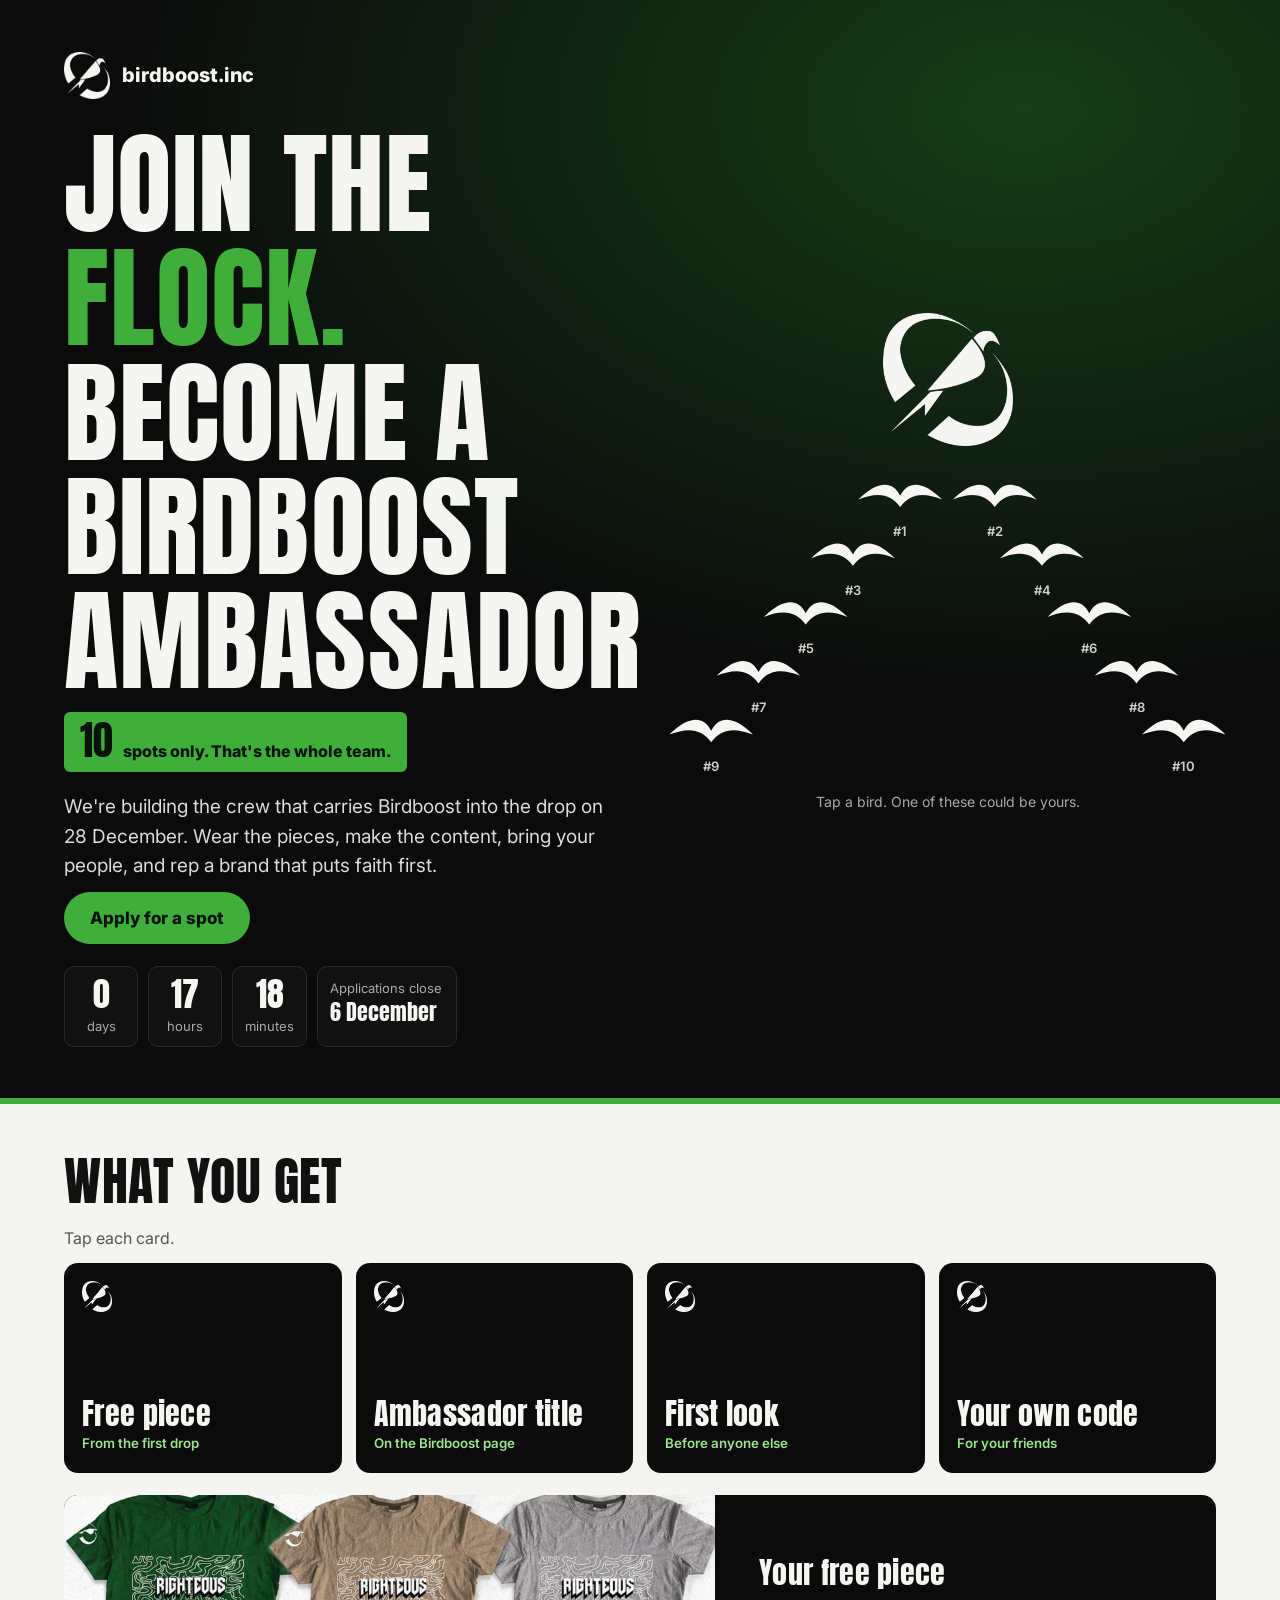
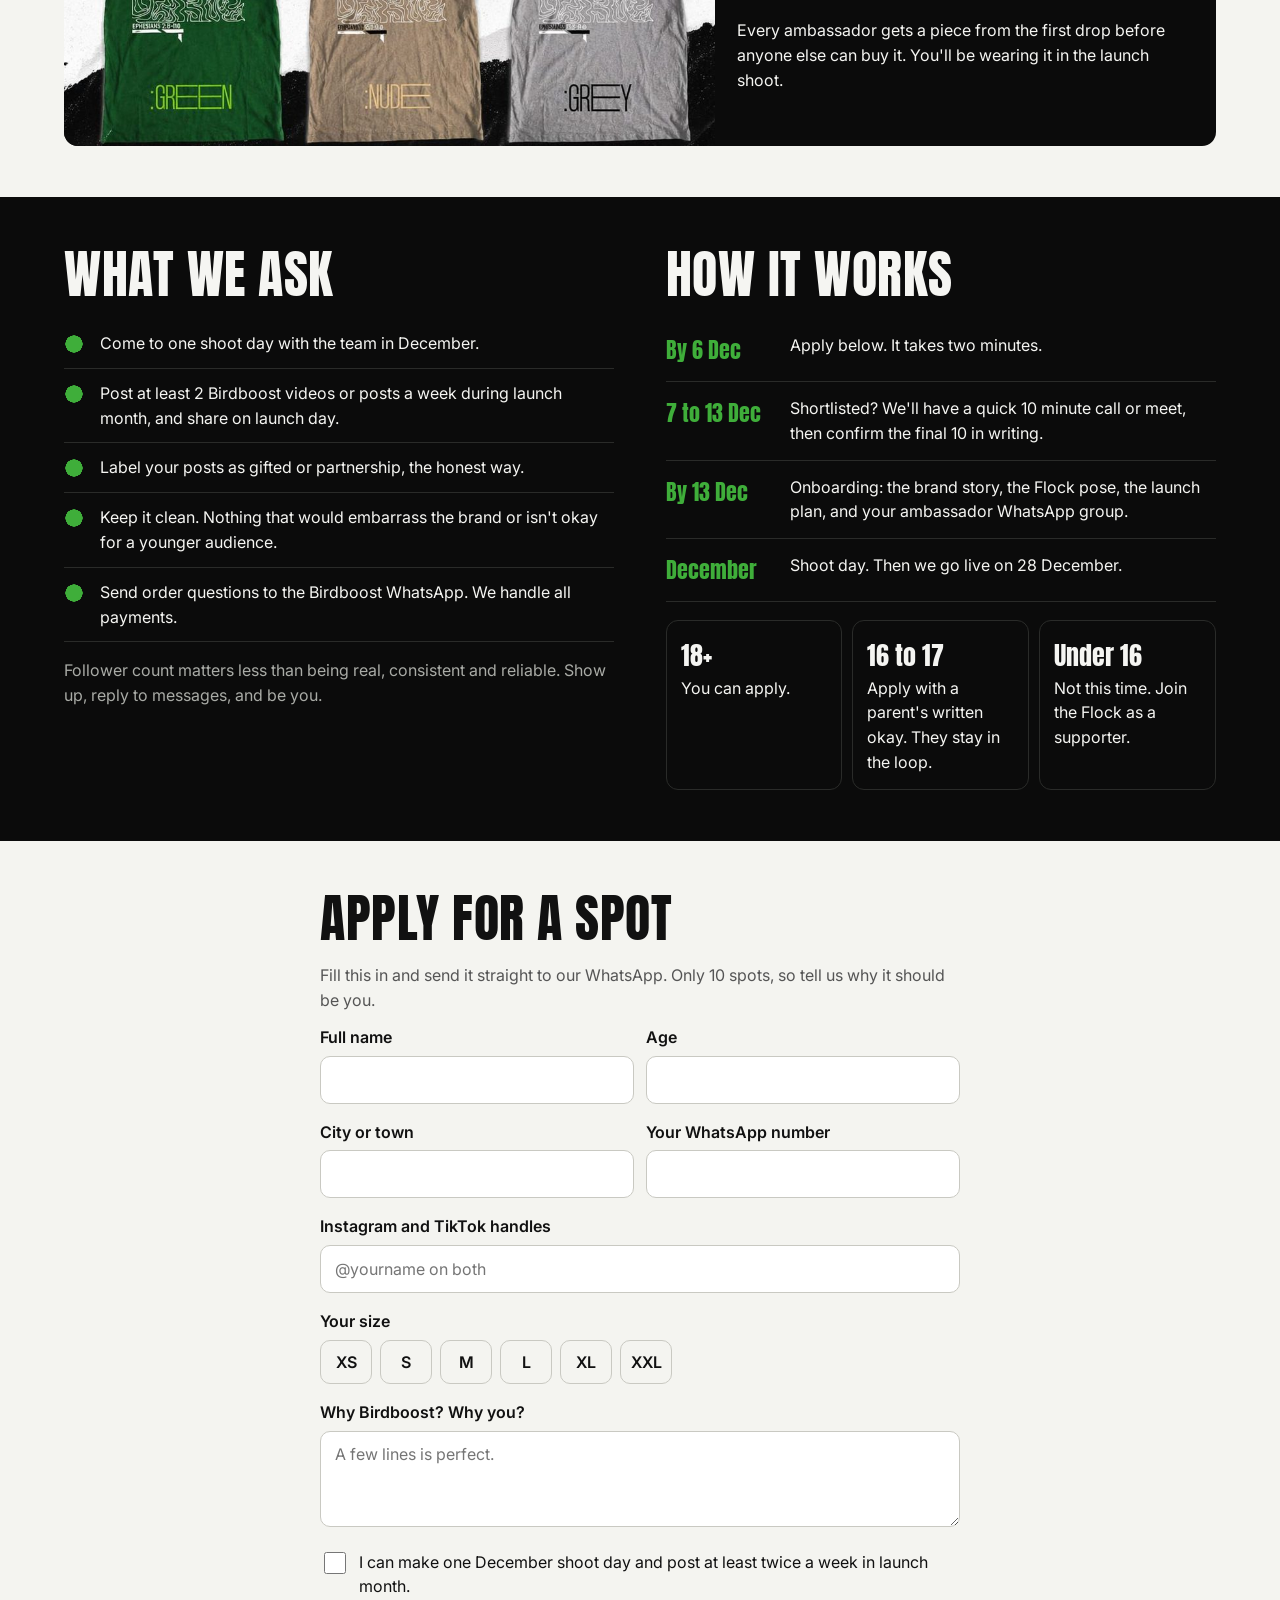
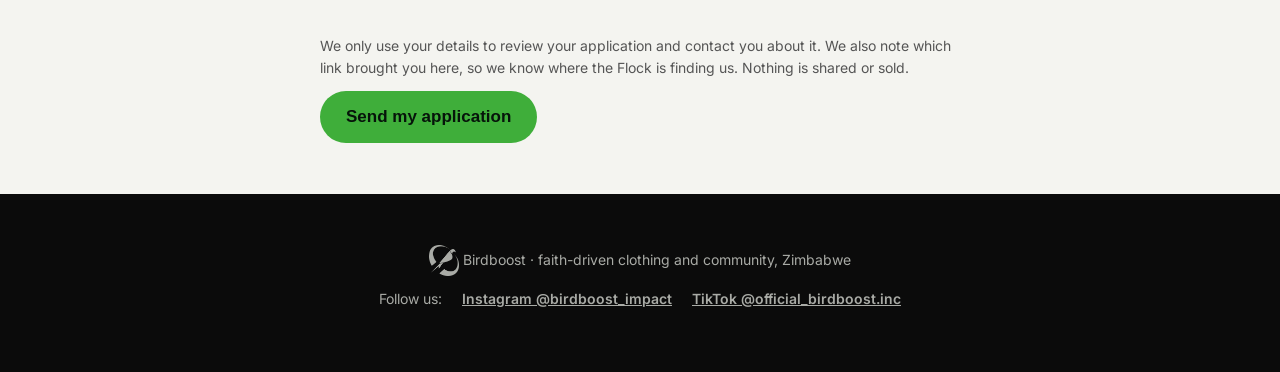
==== index.html @ 8541ff32 "Add TikTok handle to footer Co-Authored-By: Claude Opus 5.5 <noreply@anthropic.com> Claude-Session: " ====
<!DOCTYPE html>
<html lang="en">
<head>
<meta charset="utf-8">
<meta name="viewport" content="width=device-width, initial-scale=1">
<title>Join the Flock</title>
<link rel="preconnect" href="https://fonts.googleapis.com">
<link href="https://fonts.googleapis.com/css2?family=Anton&family=Inter:wght@400;600;800&display=swap" rel="stylesheet">
<style>
/* VOICE: loud streetwear drop poster, warm faith-centred welcome underneath.
   IDEA: a flock flying in V formation with exactly 10 places in it.
   PICTURE: 10 birds in a V behind the logo; tap a bird to claim it, it becomes "your spot".
   COLOUR and TYPE: black ground, white type, Birdboost green accent. Anton headlines, Inter body.
   LAYOUT: poster hero with countdown, then perks, commitments, steps, and a one-column application. */
:root{--lg:url([data-uri]);color-scheme:light dark;--bg:#0b0b0b;--ink:#f5f5f2;--mute:#a9aba6;--g:#3fae3a;--g2:#1f6e22;--card:#161716;--line:#2a2b29;--paper:light-dark(#f4f4f0,#121312);--pink:light-dark(#111,#f5f5f2)}
:root[data-theme=light]{color-scheme:light}:root[data-theme=dark]{color-scheme:dark}
*{box-sizing:border-box;min-width:0}
body{margin:0;background:var(--bg);color:var(--ink);font:16px/1.55 Inter,system-ui,sans-serif;overflow-x:clip}
.band{padding:clamp(28px,4vw,64px) max(5vw,16px)}
.wrap{max-width:1240px;margin:0 auto}
h1,h2,.big{font-family:Anton,Impact,'Arial Narrow',sans-serif;font-weight:400;line-height:1.02;letter-spacing:.01em;text-wrap:balance;margin:0}
h1{font-size:clamp(52px,9vw,112px);text-transform:uppercase}
h1 .g{color:var(--g)}
h2{font-size:clamp(34px,5vw,52px);text-transform:uppercase;margin-bottom:18px}
p{margin:0 0 12px}
.logo{display:inline-block;width:46px;height:48px;background:currentColor;-webkit-mask:var(--lg) center/contain no-repeat;mask:var(--lg) center/contain no-repeat}
.brand{display:flex;align-items:center;gap:12px;font-weight:800;font-size:20px}
/* hero */
.hero{position:relative;background:radial-gradient(120% 90% at 80% 10%,#163d17 0,#0b0b0b 60%);border-bottom:6px solid var(--g)}
.hgrid{display:grid;grid-template-columns:minmax(0,1.05fr) minmax(0,1fr);gap:clamp(20px,4vw,56px);align-items:center;margin-top:28px}
.lead{font-size:19px;color:#dcdcd6;max-width:34em}
.ten{display:inline-flex;align-items:baseline;gap:10px;background:var(--g);color:#06140a;padding:8px 16px;border-radius:6px;margin:14px 0 20px;font-weight:800}
.ten b{font-family:Anton,Impact,sans-serif;font-weight:400;font-size:40px;line-height:1}
.cta{display:inline-flex;align-items:center;justify-content:center;min-height:52px;padding:0 26px;border-radius:999px;background:var(--ink);color:#0b0b0b;font-weight:800;text-decoration:none;border:0;font-size:17px;cursor:pointer}
.cta.g{background:var(--g);color:#06140a}
.cta:focus-visible,button:focus-visible,input:focus-visible,select:focus-visible,textarea:focus-visible,.bird:focus-visible{outline:3px solid #9be38f;outline-offset:3px}
.clock{display:flex;gap:10px;margin-top:22px;flex-wrap:wrap}
.clock div{background:#111;border:1px solid var(--line);border-radius:10px;padding:8px 12px;min-width:74px;text-align:center}
.clock b{display:block;font-family:Anton,Impact,sans-serif;font-weight:400;font-size:34px;line-height:1.1}
.clock span{font-size:13px;color:var(--mute)}
.fig{position:relative;min-height:420px}
.fig svg{position:absolute;inset:0;width:100%;height:100%;overflow:visible}
.bird{cursor:pointer;transition:transform .25s}
.bird:hover .bb{fill:var(--g)}
.bird.mine .bb{fill:var(--g)}
.lbl{font:600 13px Inter,sans-serif;fill:#cfd0cb}
.note{font-size:14px;color:var(--mute);margin-top:22px;text-align:center}
@media (prefers-reduced-motion:no-preference){.flap{animation:bob 3.2s ease-in-out infinite}@keyframes bob{50%{transform:translateY(-6px)}}}
/* perks */
.light{background:var(--paper);color:var(--pink)}
.light .mute{color:light-dark(#555,#a9aba6)}
.perks{display:grid;grid-template-columns:repeat(4,minmax(0,1fr));gap:14px;margin-top:10px}
.perk{perspective:900px;height:210px;border:0;background:none;padding:0;cursor:pointer;font:inherit;color:inherit;text-align:left}
.pi{position:relative;width:100%;height:100%;transition:transform .5s;transform-style:preserve-3d}
.perk.on .pi{transform:rotateY(180deg)}
.face{position:absolute;inset:0;backface-visibility:hidden;border-radius:14px;padding:18px;display:flex;flex-direction:column;justify-content:space-between}
.front{background:#0b0b0b;color:#f5f5f2}
.front .big{font-size:30px}
.front small{color:#9be38f;font-weight:600}
.back{background:var(--g);color:#06140a;transform:rotateY(180deg);font-size:16px}
.tees{margin-top:22px;border-radius:14px;overflow:hidden;display:grid;grid-template-columns:minmax(0,1.3fr) minmax(0,1fr);background:#0b0b0b;color:#f5f5f2}
.tees img{width:100%;height:100%;object-fit:cover;display:block}
.tees div{padding:22px;align-self:center}
/* commit + steps */
.two{display:grid;grid-template-columns:minmax(0,1fr) minmax(0,1fr);gap:clamp(20px,4vw,56px)}
ul.ck{list-style:none;padding:0;margin:0}
ul.ck li{padding:12px 0 12px 36px;border-bottom:1px solid var(--line);position:relative}
ul.ck li::before{content:"";position:absolute;left:0;top:15px;width:20px;height:20px;border-radius:50%;background:var(--g);-webkit-mask:radial-gradient(circle,#000 60%,transparent 62%)}
.steps{display:grid;gap:0}
.step{display:grid;grid-template-columns:110px minmax(0,1fr);gap:14px;padding:14px 0;border-bottom:1px solid var(--line)}
.step b{font-family:Anton,Impact,sans-serif;font-weight:400;font-size:22px;color:var(--g);white-space:nowrap}
.ages{display:grid;grid-template-columns:repeat(3,minmax(0,1fr));gap:10px;margin-top:18px}
.ages div{border:1px solid var(--line);border-radius:12px;padding:14px}
.ages b{display:block;font-family:Anton,Impact,sans-serif;font-weight:400;font-size:26px}
/* form */
form{max-width:640px;margin:0 auto}
.fld{margin-bottom:16px}
label{display:block;font-weight:600;margin-bottom:6px}
input,select,textarea{width:100%;font:16px Inter,sans-serif;padding:12px 14px;min-height:48px;border-radius:10px;border:1px solid light-dark(#c9c9c2,#3a3b38);background:light-dark(#fff,#0f100f);color:inherit}
textarea{min-height:96px;resize:vertical}
.row{display:grid;grid-template-columns:minmax(0,1fr) minmax(0,1fr);gap:12px}
.sizes{display:flex;flex-wrap:wrap;gap:8px}
.sizes label{margin:0}
.sizes input{position:absolute;opacity:0;width:1px;height:1px}
.sizes span{display:inline-flex;align-items:center;justify-content:center;min-width:52px;min-height:44px;border-radius:10px;border:1px solid light-dark(#c9c9c2,#3a3b38);font-weight:600;cursor:pointer}
.sizes input:checked+span{background:var(--g);border-color:var(--g);color:#06140a}
.sizes input:focus-visible+span{outline:3px solid #9be38f;outline-offset:2px}
.parent{display:none;border-left:4px solid var(--g);padding:12px 0 2px 16px;margin-bottom:16px}
.parent.show{display:block}
.chk{display:flex;gap:10px;align-items:flex-start;font-weight:400}
.chk input{width:22px;height:22px;min-height:0;margin-top:2px;flex:none;accent-color:var(--g)}
.msg{border-radius:12px;padding:14px 16px;margin:10px 0 16px;display:none}
.msg.show{display:block}
.msg.no{background:light-dark(#fde9e7,#3a1614)}
.msg.ok{background:light-dark(#e3f5e1,#123614)}
.out{display:none;margin-top:18px}
.out.show{display:block}
.out pre{white-space:pre-wrap;background:light-dark(#fff,#0f100f);border:1px solid light-dark(#c9c9c2,#3a3b38);border-radius:10px;padding:14px;font:14px/1.5 Inter,sans-serif}
.btns{display:flex;gap:10px;flex-wrap:wrap;margin-top:12px}
.err{color:light-dark(#b3261e,#ff8a80);font-size:14px;min-height:20px;margin-top:4px}
footer{text-align:center;color:var(--mute);font-size:14px}
@media(max-width:860px){.hgrid,.two,.tees{grid-template-columns:minmax(0,1fr)}.perks{grid-template-columns:repeat(2,minmax(0,1fr))}.fig{min-height:340px}}
@media(max-width:520px){.perks{grid-template-columns:minmax(0,1fr)}.perk{height:170px}.ages{grid-template-columns:minmax(0,1fr)}.row{grid-template-columns:minmax(0,1fr)}.step{grid-template-columns:minmax(0,1fr);gap:2px}.fig{min-height:280px}}
</style>
</head>
<body>

<section class="hero band">
  <div class="wrap">
    <div class="brand"><span class="logo" aria-hidden="true"></span>birdboost.inc</div>
    <div class="hgrid">
      <div>
        <h1>Join the <span class="g">Flock.</span><br>Become a Birdboost ambassador</h1>
        <div class="ten"><b>10</b> spots only. That's the whole team.</div>
        <p class="lead">We're building the crew that carries Birdboost into the drop on 28 December. Wear the pieces, make the content, bring your people, and rep a brand that puts faith first.</p>
        <a class="cta g" href="#apply">Apply for a spot</a>
        <div class="clock" id="clock" aria-live="polite">
          <div><b id="cd">–</b><span>days</span></div>
          <div><b id="ch">–</b><span>hours</span></div>
          <div><b id="cm">–</b><span>minutes</span></div>
          <div style="text-align:left;min-width:140px"><span>Applications close</span><b style="font-size:22px">6 December</b></div>
        </div>
      </div>
      <div>
        <div class="fig" id="fig"><svg id="flock" role="img" aria-label="A V formation of 10 birds, one for each ambassador spot"></svg></div>
        <p class="note" id="flocknote">Tap a bird. One of these could be yours.</p>
      </div>
    </div>
  </div>
</section>

<section class="band light">
  <div class="wrap">
    <h2>What you get</h2>
    <p class="mute">Tap each card.</p>
    <div class="perks" id="perks"></div>
    <div class="tees">
      <img src="tees.jpg" alt="The Righteous tee in green, nude and grey">
      <div><div class="big" style="font-size:30px">Your free piece</div><p style="margin-top:8px">Every ambassador gets a piece from the first drop before anyone else can buy it. You'll be wearing it in the launch shoot.</p></div>
    </div>
  </div>
</section>

<section class="band">
  <div class="wrap two">
    <div>
      <h2>What we ask</h2>
      <ul class="ck">
        <li>Come to one shoot day with the team in December.</li>
        <li>Post at least 2 Birdboost videos or posts a week during launch month, and share on launch day.</li>
        <li>Label your posts as gifted or partnership, the honest way.</li>
        <li>Keep it clean. Nothing that would embarrass the brand or isn't okay for a younger audience.</li>
        <li>Send order questions to the Birdboost WhatsApp. We handle all payments.</li>
      </ul>
      <p style="margin-top:16px;color:var(--mute)">Follower count matters less than being real, consistent and reliable. Show up, reply to messages, and be you.</p>
    </div>
    <div>
      <h2>How it works</h2>
      <div class="steps">
        <div class="step"><b>By 6 Dec</b><span>Apply below. It takes two minutes.</span></div>
        <div class="step"><b>7 to 13 Dec</b><span>Shortlisted? We'll have a quick 10 minute call or meet, then confirm the final 10 in writing.</span></div>
        <div class="step"><b>By 13 Dec</b><span>Onboarding: the brand story, the Flock pose, the launch plan, and your ambassador WhatsApp group.</span></div>
        <div class="step"><b>December</b><span>Shoot day. Then we go live on 28 December.</span></div>
      </div>
      <div class="ages">
        <div><b>18+</b>You can apply.</div>
        <div><b>16 to 17</b>Apply with a parent's written okay. They stay in the loop.</div>
        <div><b>Under 16</b>Not this time. Join the Flock as a supporter.</div>
      </div>
    </div>
  </div>
</section>

<section class="band light" id="apply">
  <div class="wrap">
    <form id="f" name="ambassador" novalidate>
            <p hidden><label>Leave this empty <input name="_gotcha" tabindex="-1" autocomplete="off"></label></p>
      <input type="hidden" name="source" id="h_source"><input type="hidden" name="campaign" id="h_campaign"><input type="hidden" name="ref" id="h_ref"><input type="hidden" name="latest_source" id="h_latest"><input type="hidden" name="referrer" id="h_referrer"><input type="hidden" name="first_visit" id="h_first"><input type="hidden" name="visits" id="h_visits"><input type="hidden" name="device" id="h_device"><input type="hidden" name="spot_picked" id="h_spot">
      <h2>Apply for a spot</h2>
      <p class="mute">Fill this in and send it straight to our WhatsApp. Only 10 spots, so tell us why it should be you.</p>
      <div class="row">
        <div class="fld"><label for="name">Full name</label><input id="name" name="name" autocomplete="name" required></div>
        <div class="fld"><label for="age">Age</label><input id="age" name="age" type="number" inputmode="numeric" min="10" max="60" required></div>
      </div>
      <div class="msg no" id="young">Thank you for wanting to be part of this. Ambassadors need to be 16 or older, so this round isn't for you yet. Follow Birdboost and join the Flock as a supporter, we'd love to have you.</div>
      <div class="parent" id="parent">
        <p style="font-weight:600">You're 16 or 17, so a parent or guardian needs to say yes and stay in the loop.</p>
        <div class="row">
          <div class="fld"><label for="pname">Parent or guardian name</label><input id="pname" name="parent_name"></div>
          <div class="fld"><label for="pphone">Their phone number</label><input id="pphone" name="parent_phone" type="tel" inputmode="tel"></div>
        </div>
        <label class="chk"><input type="checkbox" id="pok" name="parent_ok" value="yes"> My parent or guardian knows I'm applying and is happy for Birdboost to contact them.</label>
      </div>
      <div class="row">
        <div class="fld"><label for="city">City or town</label><input id="city" name="city" required></div>
        <div class="fld"><label for="phone">Your WhatsApp number</label><input id="phone" name="whatsapp" type="tel" inputmode="tel" required></div>
      </div>
      <div class="fld"><label for="handles">Instagram and TikTok handles</label><input id="handles" name="handles" placeholder="@yourname on both" required></div>
      <div class="fld"><label>Your size</label><div class="sizes" id="sizes"><label><input type="radio" name="size" value="XS"><span>XS</span></label><label><input type="radio" name="size" value="S"><span>S</span></label><label><input type="radio" name="size" value="M"><span>M</span></label><label><input type="radio" name="size" value="L"><span>L</span></label><label><input type="radio" name="size" value="XL"><span>XL</span></label><label><input type="radio" name="size" value="XXL"><span>XXL</span></label></div></div>
      <div class="fld"><label for="why">Why Birdboost? Why you?</label><textarea id="why" name="why" required placeholder="A few lines is perfect."></textarea></div>
      <label class="chk fld"><input type="checkbox" id="agree" name="commitment" value="yes"> I can make one December shoot day and post at least twice a week in launch month.</label>
      <div class="err" id="err" role="alert"></div>
      <p class="mute" style="font-size:14px">We only use your details to review your application and contact you about it. We also note which link brought you here, so we know where the Flock is finding us. Nothing is shared or sold.</p>
      <button class="cta g" type="submit" id="sub">Send my application</button>
      <div class="out" id="out">
        <div class="msg ok show" id="okmsg"><b>Application received. Thank you!</b> We'll be in touch on WhatsApp after 6 December if you're shortlisted. Keep an eye on Birdboost in the meantime.</div>
        <div id="fallback" style="display:none">
          <div class="msg no show">We couldn't send your application just now. Please send it to us on WhatsApp instead, or try again in a minute.</div>
          <pre id="txt"></pre>
          <div class="btns">
            <a class="cta g" id="wa" href="#" target="_blank" rel="noopener">Send on WhatsApp</a>
            <button class="cta" type="button" id="copy" style="background:#0b0b0b;color:#f5f5f2">Copy application</button>
          </div>
        </div>
      </div>
    </form>
  </div>
</section>

<footer class="band"><span class="logo" aria-hidden="true" style="width:30px;height:32px;vertical-align:middle"></span> Birdboost · faith-driven clothing and community, Zimbabwe<br><span style="display:inline-flex;flex-wrap:wrap;gap:4px 20px;justify-content:center"><span style="display:inline-flex;align-items:center;min-height:44px">Follow us:</span><a href="https://www.instagram.com/birdboost_impact" target="_blank" rel="noopener" style="color:inherit;font-weight:600;display:inline-flex;align-items:center;min-height:44px">Instagram @birdboost_impact</a><a href="https://www.tiktok.com/@official_birdboost.inc" target="_blank" rel="noopener" style="color:inherit;font-weight:600;display:inline-flex;align-items:center;min-height:44px">TikTok @official_birdboost.inc</a></span></footer>

<script>
{
const DEADLINE = Date.parse('2026-12-06T23:59:00+02:00');
const WA = '263713875931';
/* Paste your Formspree form ID here (the part after formspree.io/f/) */
const FORM_ID = 'mdegjvad';
const perks = [
  ['Free piece','From the first drop','A Birdboost piece from the first drop, yours to keep and wear in the launch shoot.'],
  ['Ambassador title','On the Birdboost page','You get the official Ambassador title and a feature on Birdboost\'s page.'],
  ['First look','Before anyone else','See new designs before they drop and help shape what comes next.'],
  ['Your own code','For your friends','A personal discount code to share with your people.']
];
const $ = id => document.getElementById(id);

/* Where did they come from? First-party only: stored in this browser, sent only with the application. */
const track = (() => {
  const q = new URLSearchParams(location.search);
  const clean = s => (s||'').toString().slice(0,80).replace(/[^\w\-. @]/g,'');
  let ref = ''; try { ref = document.referrer ? new URL(document.referrer).hostname : ''; } catch(e){}
  const guess = h => /instagram/.test(h)?'instagram':/tiktok/.test(h)?'tiktok':/facebook|fb\./.test(h)?'facebook':/whatsapp|wa\.me/.test(h)?'whatsapp':/google/.test(h)?'google':h||'direct';
  const now = {
    source: clean(q.get('src')||q.get('utm_source')) || guess(ref),
    campaign: clean(q.get('utm_campaign')||q.get('c')),
    ref: clean(q.get('ref')),
    referrer: ref
  };
  let t = null;
  try { t = JSON.parse(localStorage.getItem('bb-src')||'null'); } catch(e){}
  if (!t) t = { ...now, first: new Date().toISOString(), visits: 0 };
  t.visits = (t.visits||0) + 1;
  t.latest = now.source;
  if (!t.ref && now.ref) t.ref = now.ref;
  try { localStorage.setItem('bb-src', JSON.stringify(t)); } catch(e){}
  return t;
})();
$('h_source').value = track.source; $('h_campaign').value = track.campaign||''; $('h_ref').value = track.ref||'';
$('h_latest').value = track.latest; $('h_referrer').value = track.referrer||''; $('h_first').value = track.first;
$('h_visits').value = track.visits; $('h_device').value = matchMedia('(max-width:820px)').matches ? 'mobile' : 'desktop';

$('perks').innerHTML = perks.map((p,i)=>`<button class="perk" type="button" aria-pressed="false" aria-label="${p[0]}: ${p[2]}"><div class="pi"><div class="face front"><span class="logo" style="width:30px;height:32px"></span><div><div class="big">${p[0]}</div><small>${p[1]}</small></div></div><div class="face back"><div class="big" style="font-size:26px">${p[0]}</div><span>${p[2]}</span></div></div></button>`).join('');
$('perks').addEventListener('click', e => { const b = e.target.closest('.perk'); if (!b) return; b.classList.toggle('on'); b.setAttribute('aria-pressed', b.classList.contains('on')); });


const tick = () => {
  let ms = Math.max(0, DEADLINE - Date.now());
  const d = Math.floor(ms/864e5), h = Math.floor(ms%864e5/36e5), m = Math.floor(ms%36e5/6e4);
  $('cd').textContent = d; $('ch').textContent = h; $('cm').textContent = m;
  if (!ms) $('clock').innerHTML = '<div style="text-align:left"><b style="font-size:22px">Applications have closed</b><span>Thank you, Flock. Watch for the launch on 28 December.</span></div>';
};
tick(); const clk = setInterval(tick, 30000);

/* V formation of 10 birds; the lead bird is the logo */
const svg = $('flock');
let mine = -1;
const BIRD = 'M-22 4 C-12 -6 -4 -6 0 2 C4 -6 12 -6 22 4 C12 0 5 1 0 8 C-5 1 -12 0 -22 4Z';
const draw = () => {
  const W = svg.clientWidth, H = svg.clientHeight; if (!W) return;
  const sc = Math.min(W/520, H/420) * 1.9;
  const cx = W/2, top = H*0.2;
  const pos = [];
  for (let i=1;i<=5;i++){ pos.push([cx - i*W*0.088, top + i*H*0.14]); pos.push([cx + i*W*0.088, top + i*H*0.14]); }
  pos.sort((a,b)=>a[1]-b[1]||a[0]-b[0]);
  const lead = 70*sc;
  let s = `<g class="flap"><foreignObject x="${cx-lead/2}" y="${top-lead*0.9}" width="${lead}" height="${lead}"><div xmlns="http://www.w3.org/1999/xhtml" class="logo" style="width:100%;height:100%;color:#f5f5f2"></div></foreignObject></g>`;
  s += pos.map((p,i)=>{
    const k = (i===mine)?1.3:1;
    return `<g class="bird${i===mine?' mine':''}" tabindex="0" role="button" data-i="${i}" aria-label="Spot ${i+1} of 10${i===mine?', yours':''}" transform="translate(${p[0]} ${p[1]})">
      <g class="flap" style="animation-delay:${(i*0.23).toFixed(2)}s"><g transform="scale(${(sc*k).toFixed(2)})"><circle r="30" fill="transparent"/><path class="bb" d="${BIRD}" fill="#f5f5f2"/></g></g>
      <text class="lbl" text-anchor="middle" y="${(16*sc+14).toFixed(0)}">${i===mine?'You?':'#'+(i+1)}</text></g>`;
  }).join('');
  svg.innerHTML = s;
};
const ro = new ResizeObserver(draw); ro.observe($('fig'));
const pick = el => {
  const g = el.closest('.bird'); if (!g) return;
  mine = +g.dataset.i; draw(); $('h_spot').value = mine+1;
  $('flocknote').textContent = `Spot #${mine+1} has your name on it. Apply before 6 December to claim a place.`;
  const nb = svg.querySelector(`[data-i="${mine}"]`); if (nb) nb.focus();
};
svg.addEventListener('click', e => pick(e.target));
svg.addEventListener('keydown', e => { if (e.key==='Enter'||e.key===' ') { e.preventDefault(); pick(e.target); } });

/* form */
const ageState = () => {
  const a = parseInt($('age').value,10);
  $('young').classList.toggle('show', a>0 && a<16);
  $('parent').classList.toggle('show', a===16 || a===17);
  return a;
};
$('age').addEventListener('input', ageState);

const fields = ['name','age','city','phone','handles','why','pname','pphone'];
try { const saved = JSON.parse(localStorage.getItem('bb-amb')||'{}'); fields.forEach(k=>{ if(saved[k]) $(k).value = saved[k]; }); ageState(); } catch(e){}
$('f').addEventListener('input', () => { try { const o={}; fields.forEach(k=>o[k]=$(k).value); localStorage.setItem('bb-amb', JSON.stringify(o)); } catch(e){} });

$('f').addEventListener('submit', e => {
  e.preventDefault();
  const a = ageState(), err = $('err'); err.textContent = '';
  const v = k => $(k).value.trim();
  const size = (document.querySelector('input[name=size]:checked')||{}).value || '';
  const miss = [['name','your name'],['age','your age'],['city','your city'],['phone','your WhatsApp number'],['handles','your handles'],['why','why Birdboost']].filter(([k])=>!v(k)).map(x=>x[1]);
  if (!size) miss.push('your size');
  if (miss.length) { err.textContent = 'Please add ' + miss.join(', ') + '.'; return; }
  if (a < 16) { err.textContent = 'Ambassadors need to be 16 or older for this round.'; $('young').scrollIntoView({block:'center'}); return; }
  if (a < 18 && (!v('pname') || !v('pphone') || !$('pok').checked)) { err.textContent = 'Please add your parent or guardian\'s name and number, and tick that they\'re happy for you to apply.'; return; }
  if (!$('agree').checked) { err.textContent = 'Please tick that you can make the shoot day and post twice a week.'; return; }
  const lines = [
    'BIRDBOOST AMBASSADOR APPLICATION',
    'Name: ' + v('name'), 'Age: ' + a, 'City: ' + v('city'), 'WhatsApp: ' + v('phone'),
    'Handles: ' + v('handles'), 'Size: ' + size
  ];
  if (a < 18) lines.push('Parent or guardian: ' + v('pname') + ', ' + v('pphone') + ' (knows I am applying)');
  lines.push('Why Birdboost: ' + v('why'), 'I can make one December shoot day and post twice a week in launch month.');
  const t = lines.join('\n');
  $('txt').textContent = t;
  $('wa').href = 'https://wa.me/' + WA + '?text=' + encodeURIComponent(t);
  const btn = $('sub'); btn.disabled = true; btn.textContent = 'Sending...';
  const data = {}; new FormData($('f')).forEach((val,k) => { data[k] = val; });
  data._subject = 'New Flock application: ' + v('name') + ' (' + a + ', ' + v('city') + ')';
  fetch('https://formspree.io/f/' + FORM_ID, { method:'POST', headers:{'Content-Type':'application/json','Accept':'application/json'}, body:JSON.stringify(data) })
    .then(r => { if (!r.ok) throw new Error(r.status);
      $('okmsg').style.display = ''; $('fallback').style.display = 'none';
      btn.textContent = 'Application sent';
      try { localStorage.removeItem('bb-amb'); } catch(e){}
    })
    .catch(() => { $('okmsg').style.display = 'none'; $('fallback').style.display = ''; btn.disabled = false; btn.textContent = 'Try again'; })
    .finally(() => { $('out').classList.add('show'); $('out').scrollIntoView({behavior:'smooth', block:'start'}); });
});
$('copy').addEventListener('click', async () => {
  try { await navigator.clipboard.writeText($('txt').textContent); $('copy').textContent = 'Copied'; }
  catch(e) { $('copy').textContent = 'Select the text above to copy'; }
  setTimeout(()=>{ $('copy').textContent = 'Copy application'; }, 2500);
});
}
</script>
</body>
</html>
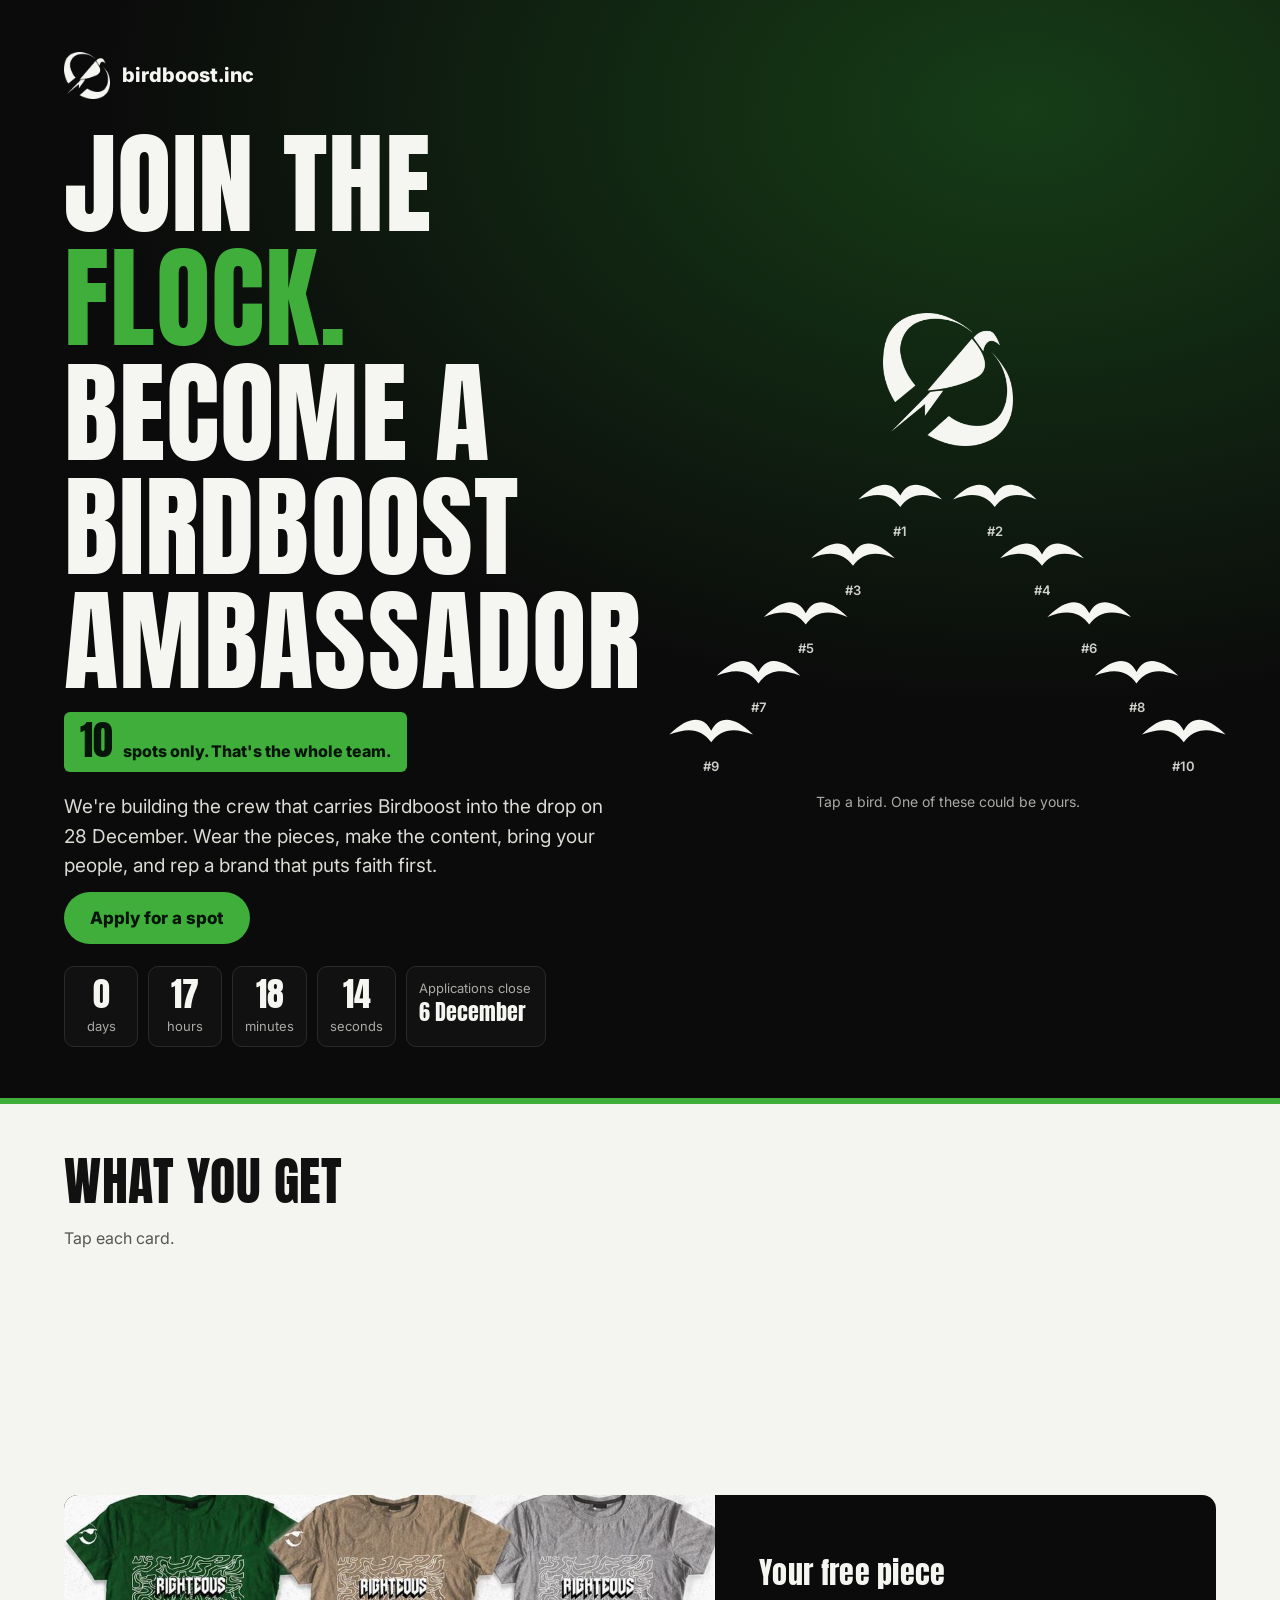
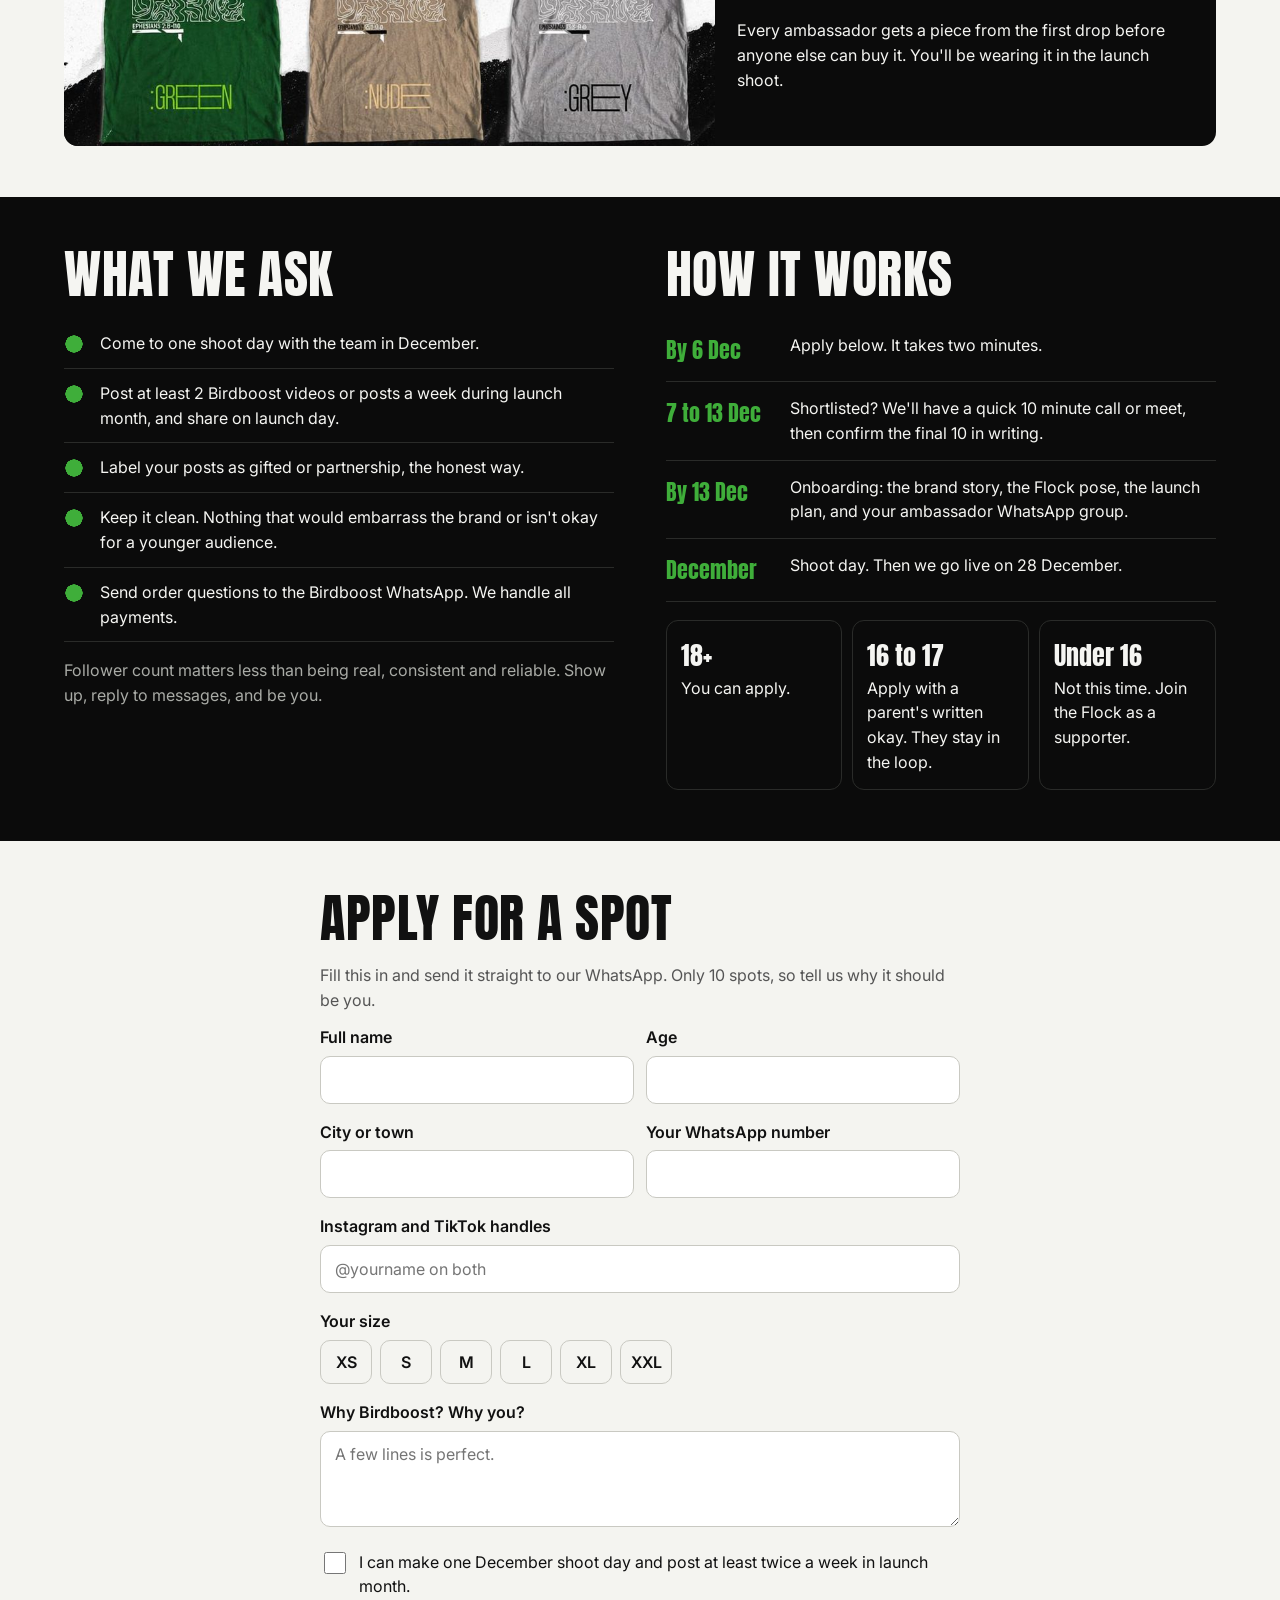
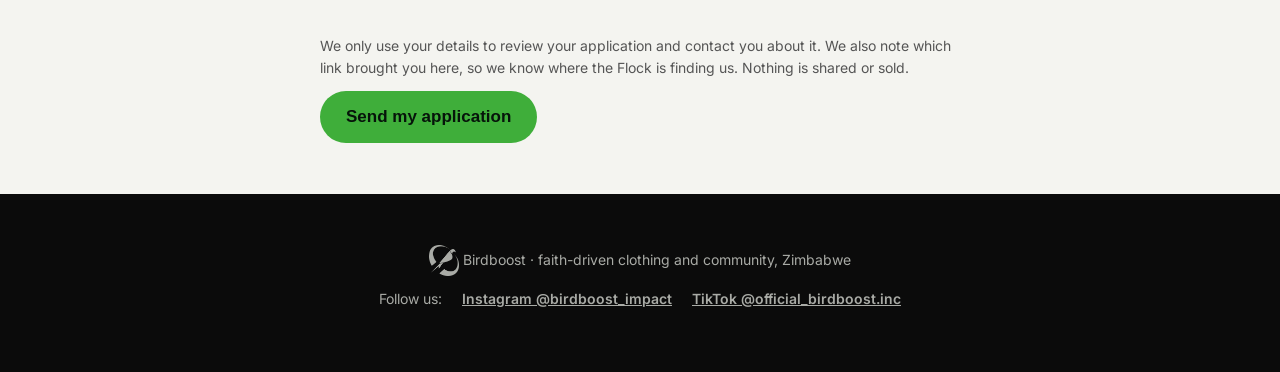
==== commit e5be4af1: "Add seconds to countdown Co-Authored-By: Claude Opus 5.5 <noreply@anthropic.com> Claude-Session: htt" ====
--- a/index.html
+++ b/index.html
@@ -118,6 +118,7 @@
           <div><b id="cd">–</b><span>days</span></div>
           <div><b id="ch">–</b><span>hours</span></div>
           <div><b id="cm">–</b><span>minutes</span></div>
+          <div><b id="cs">–</b><span>seconds</span></div>
           <div style="text-align:left;min-width:140px"><span>Applications close</span><b style="font-size:22px">6 December</b></div>
         </div>
       </div>
@@ -264,11 +265,11 @@
 
 const tick = () => {
   let ms = Math.max(0, DEADLINE - Date.now());
-  const d = Math.floor(ms/864e5), h = Math.floor(ms%864e5/36e5), m = Math.floor(ms%36e5/6e4);
-  $('cd').textContent = d; $('ch').textContent = h; $('cm').textContent = m;
-  if (!ms) $('clock').innerHTML = '<div style="text-align:left"><b style="font-size:22px">Applications have closed</b><span>Thank you, Flock. Watch for the launch on 28 December.</span></div>';
+  const d = Math.floor(ms/864e5), h = Math.floor(ms%864e5/36e5), m = Math.floor(ms%36e5/6e4), s = Math.floor(ms%6e4/1e3);
+  $('cd').textContent = d; $('ch').textContent = h; $('cm').textContent = m; $('cs').textContent = String(s).padStart(2,'0');
+  if (!ms) { clearInterval(clk); } if (!ms) $('clock').innerHTML = '<div style="text-align:left"><b style="font-size:22px">Applications have closed</b><span>Thank you, Flock. Watch for the launch on 28 December.</span></div>';
 };
-tick(); const clk = setInterval(tick, 30000);
+const clk = setInterval(tick, 1000); tick();
 
 /* V formation of 10 birds; the lead bird is the logo */
 const svg = $('flock');
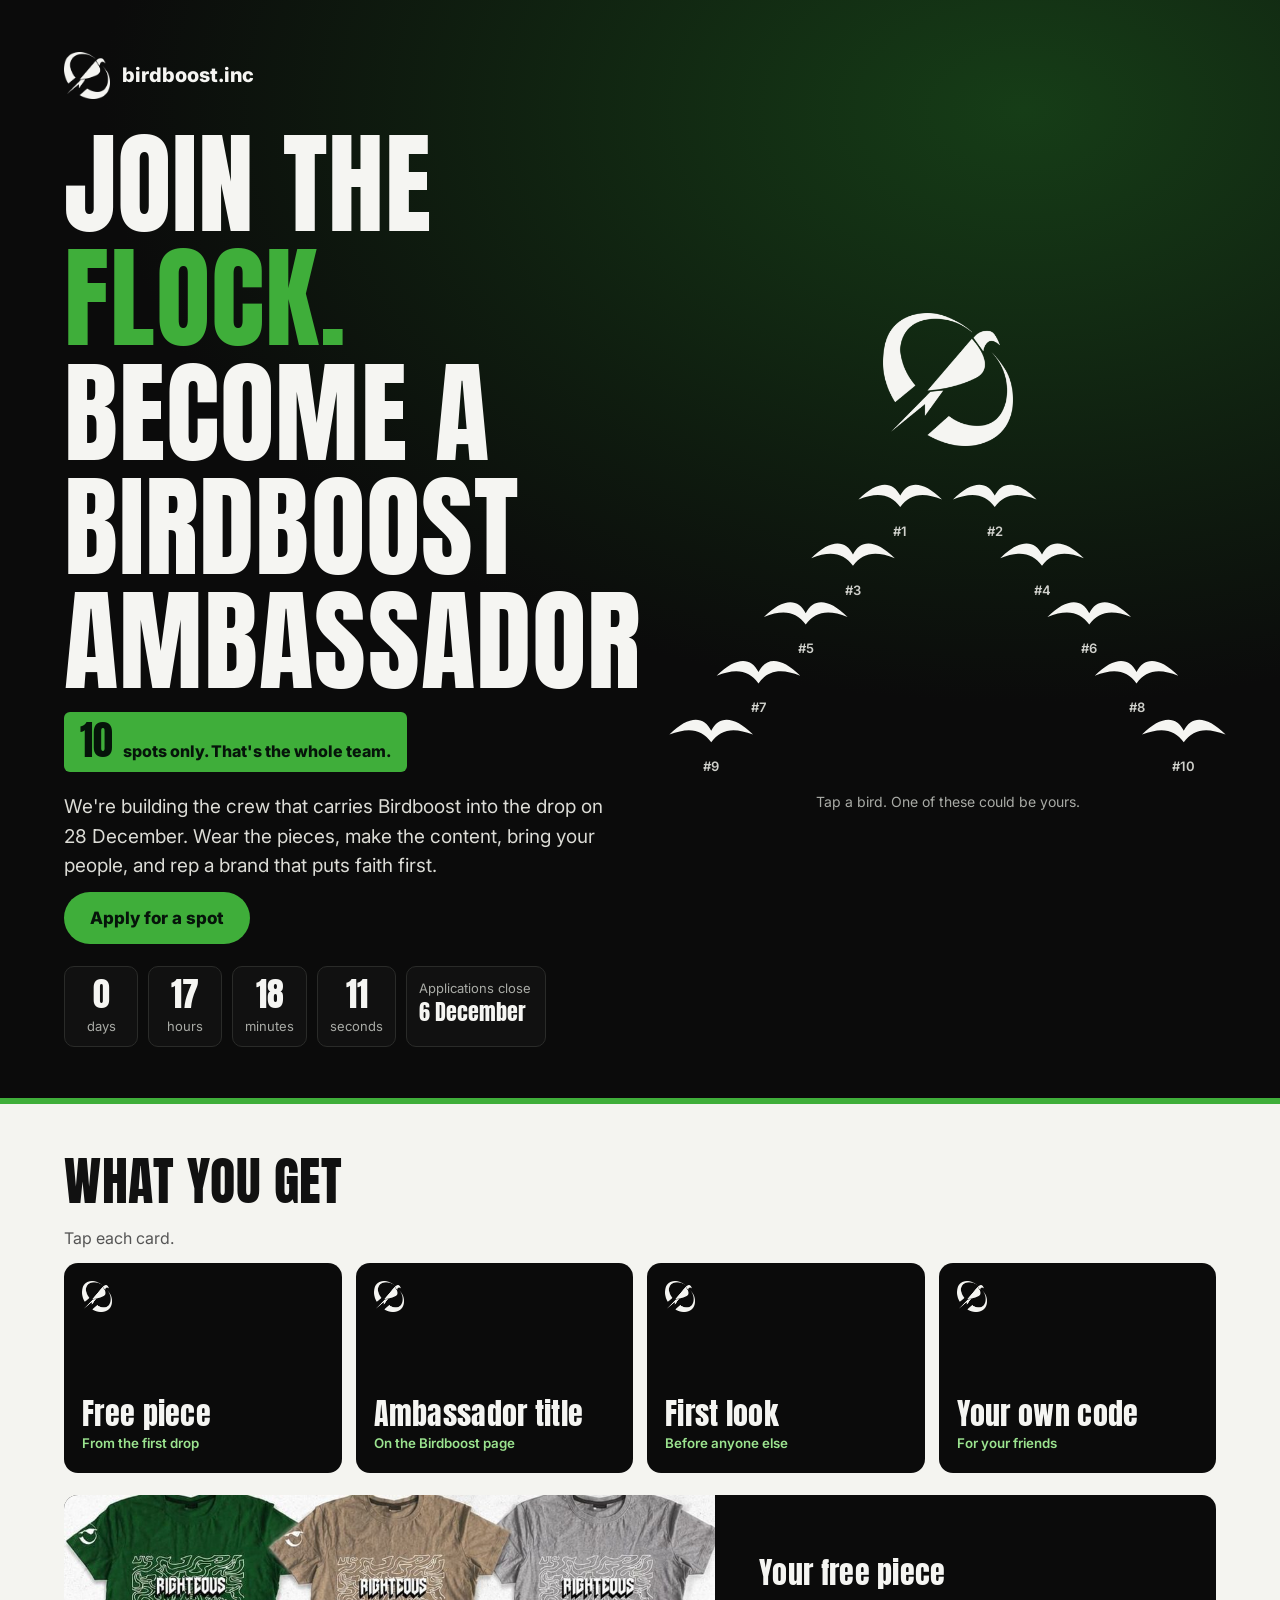
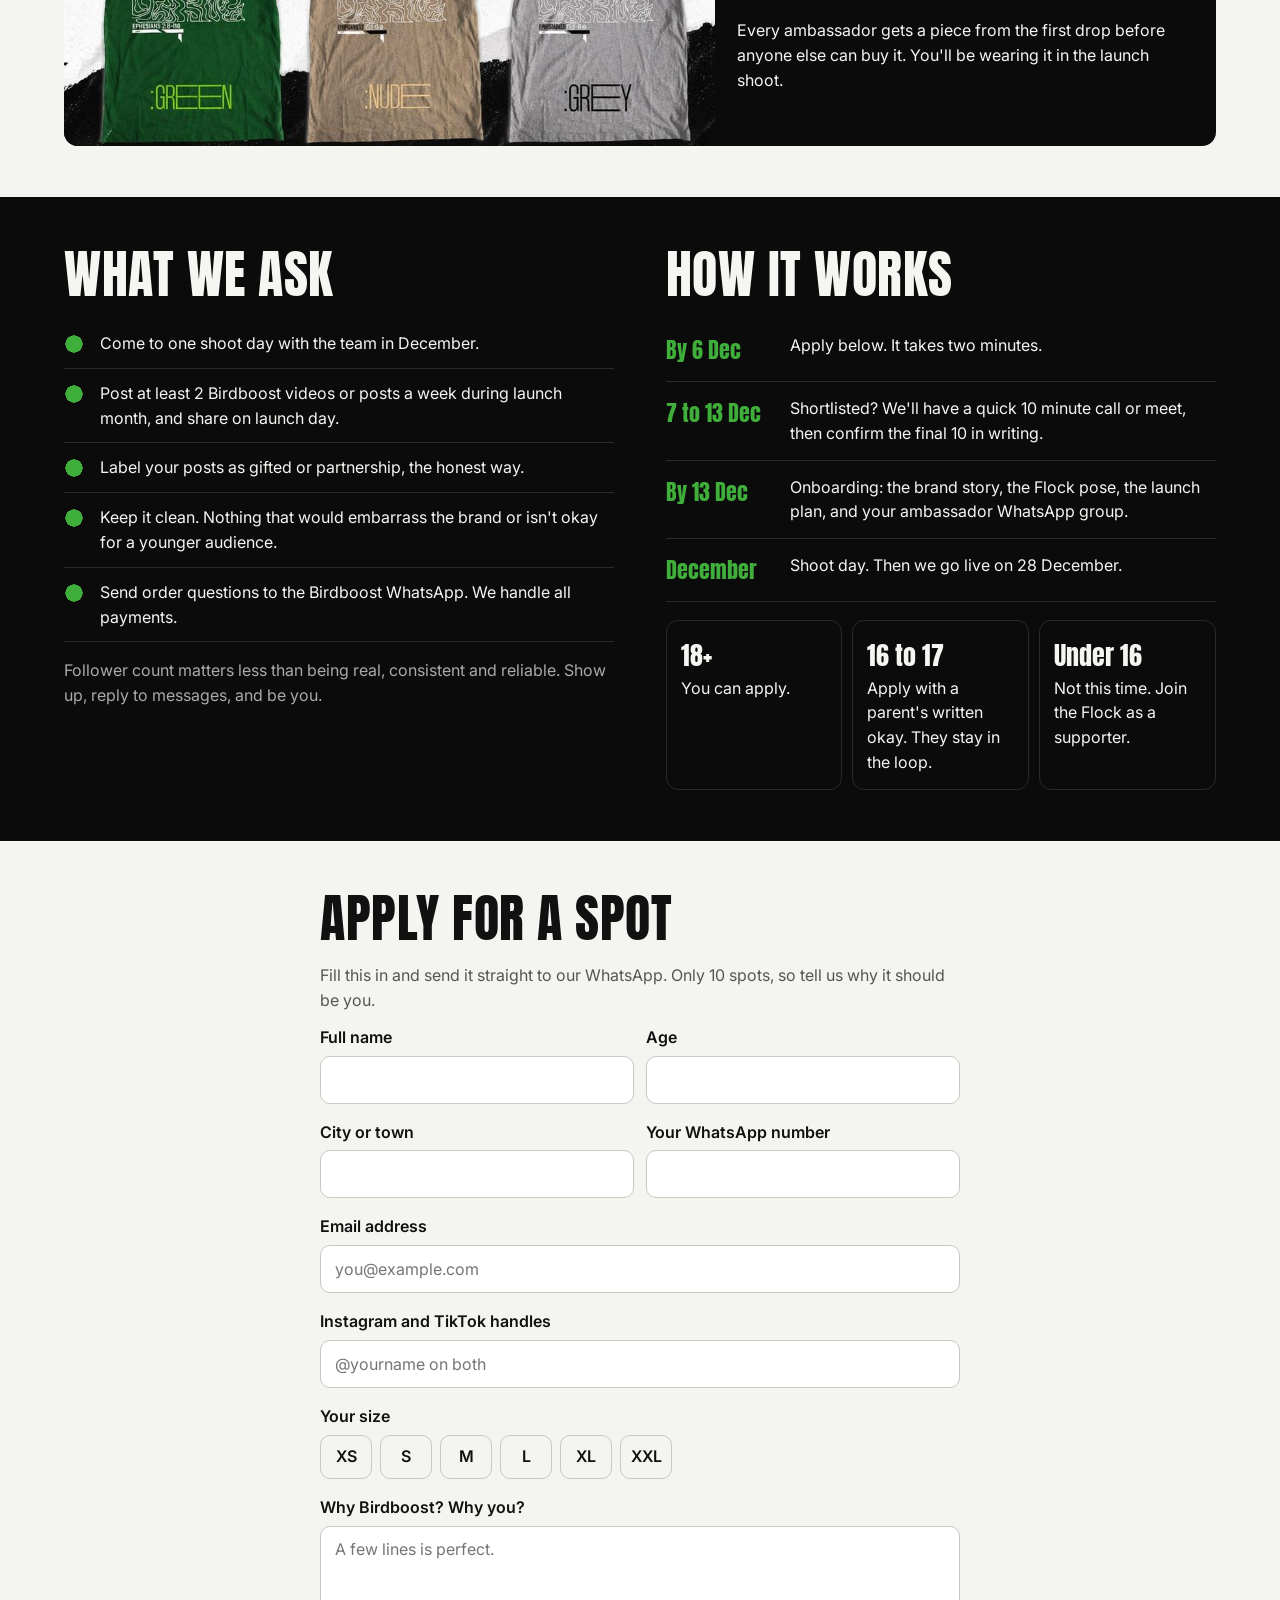
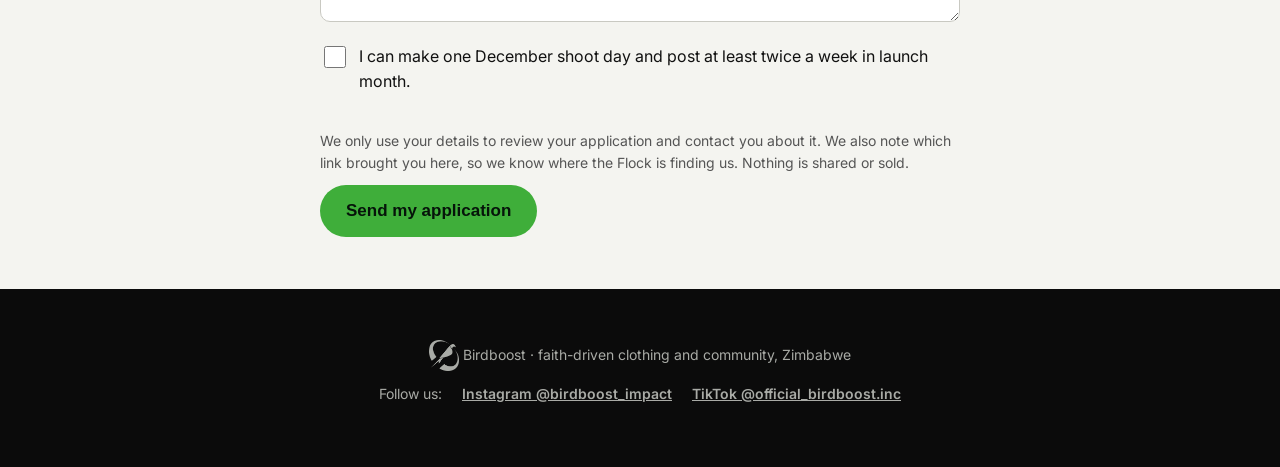
==== commit ebef386e: "Add required email field to ambassador application Co-Authored-By: Claude Opus 5.5 <noreply@anthropi" ====
--- a/index.html
+++ b/index.html
@@ -196,6 +196,7 @@
         <div class="fld"><label for="city">City or town</label><input id="city" name="city" required></div>
         <div class="fld"><label for="phone">Your WhatsApp number</label><input id="phone" name="whatsapp" type="tel" inputmode="tel" required></div>
       </div>
+      <div class="fld"><label for="email">Email address</label><input id="email" name="email" type="email" inputmode="email" autocomplete="email" required placeholder="you@example.com"></div>
       <div class="fld"><label for="handles">Instagram and TikTok handles</label><input id="handles" name="handles" placeholder="@yourname on both" required></div>
       <div class="fld"><label>Your size</label><div class="sizes" id="sizes"><label><input type="radio" name="size" value="XS"><span>XS</span></label><label><input type="radio" name="size" value="S"><span>S</span></label><label><input type="radio" name="size" value="M"><span>M</span></label><label><input type="radio" name="size" value="L"><span>L</span></label><label><input type="radio" name="size" value="XL"><span>XL</span></label><label><input type="radio" name="size" value="XXL"><span>XXL</span></label></div></div>
       <div class="fld"><label for="why">Why Birdboost? Why you?</label><textarea id="why" name="why" required placeholder="A few lines is perfect."></textarea></div>
@@ -311,7 +312,7 @@
 };
 $('age').addEventListener('input', ageState);
 
-const fields = ['name','age','city','phone','handles','why','pname','pphone'];
+const fields = ['name','age','city','phone','email','handles','why','pname','pphone'];
 try { const saved = JSON.parse(localStorage.getItem('bb-amb')||'{}'); fields.forEach(k=>{ if(saved[k]) $(k).value = saved[k]; }); ageState(); } catch(e){}
 $('f').addEventListener('input', () => { try { const o={}; fields.forEach(k=>o[k]=$(k).value); localStorage.setItem('bb-amb', JSON.stringify(o)); } catch(e){} });
 
@@ -320,15 +321,16 @@
   const a = ageState(), err = $('err'); err.textContent = '';
   const v = k => $(k).value.trim();
   const size = (document.querySelector('input[name=size]:checked')||{}).value || '';
-  const miss = [['name','your name'],['age','your age'],['city','your city'],['phone','your WhatsApp number'],['handles','your handles'],['why','why Birdboost']].filter(([k])=>!v(k)).map(x=>x[1]);
+  const miss = [['name','your name'],['age','your age'],['city','your city'],['phone','your WhatsApp number'],['email','your email address'],['handles','your handles'],['why','why Birdboost']].filter(([k])=>!v(k)).map(x=>x[1]);
   if (!size) miss.push('your size');
+  if (!miss.length && !/^[^\s@]+@[^\s@]+\.[^\s@]{2,}$/.test(v('email'))) { err.textContent = 'Please check your email address. It should look like name@example.com.'; return; }
   if (miss.length) { err.textContent = 'Please add ' + miss.join(', ') + '.'; return; }
   if (a < 16) { err.textContent = 'Ambassadors need to be 16 or older for this round.'; $('young').scrollIntoView({block:'center'}); return; }
   if (a < 18 && (!v('pname') || !v('pphone') || !$('pok').checked)) { err.textContent = 'Please add your parent or guardian\'s name and number, and tick that they\'re happy for you to apply.'; return; }
   if (!$('agree').checked) { err.textContent = 'Please tick that you can make the shoot day and post twice a week.'; return; }
   const lines = [
     'BIRDBOOST AMBASSADOR APPLICATION',
-    'Name: ' + v('name'), 'Age: ' + a, 'City: ' + v('city'), 'WhatsApp: ' + v('phone'),
+    'Name: ' + v('name'), 'Age: ' + a, 'City: ' + v('city'), 'WhatsApp: ' + v('phone'), 'Email: ' + v('email'),
     'Handles: ' + v('handles'), 'Size: ' + size
   ];
   if (a < 18) lines.push('Parent or guardian: ' + v('pname') + ', ' + v('pphone') + ' (knows I am applying)');
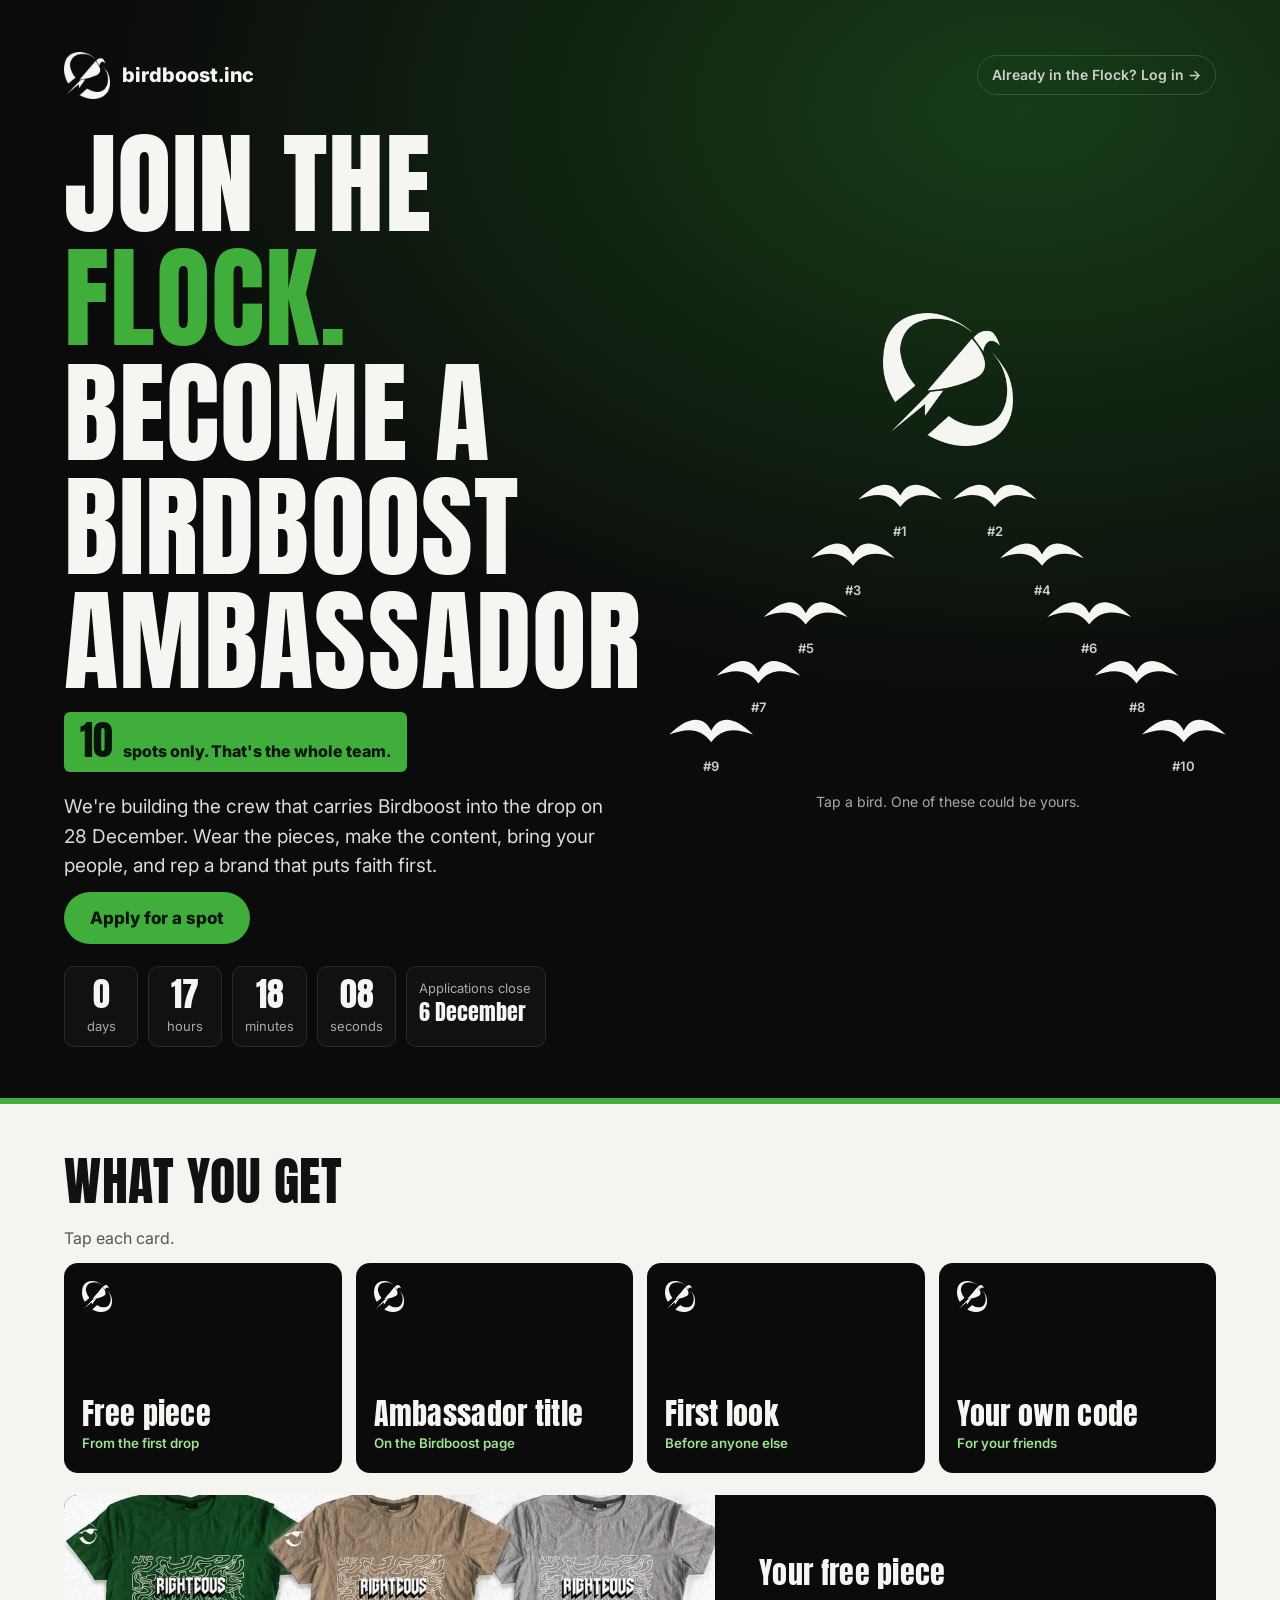
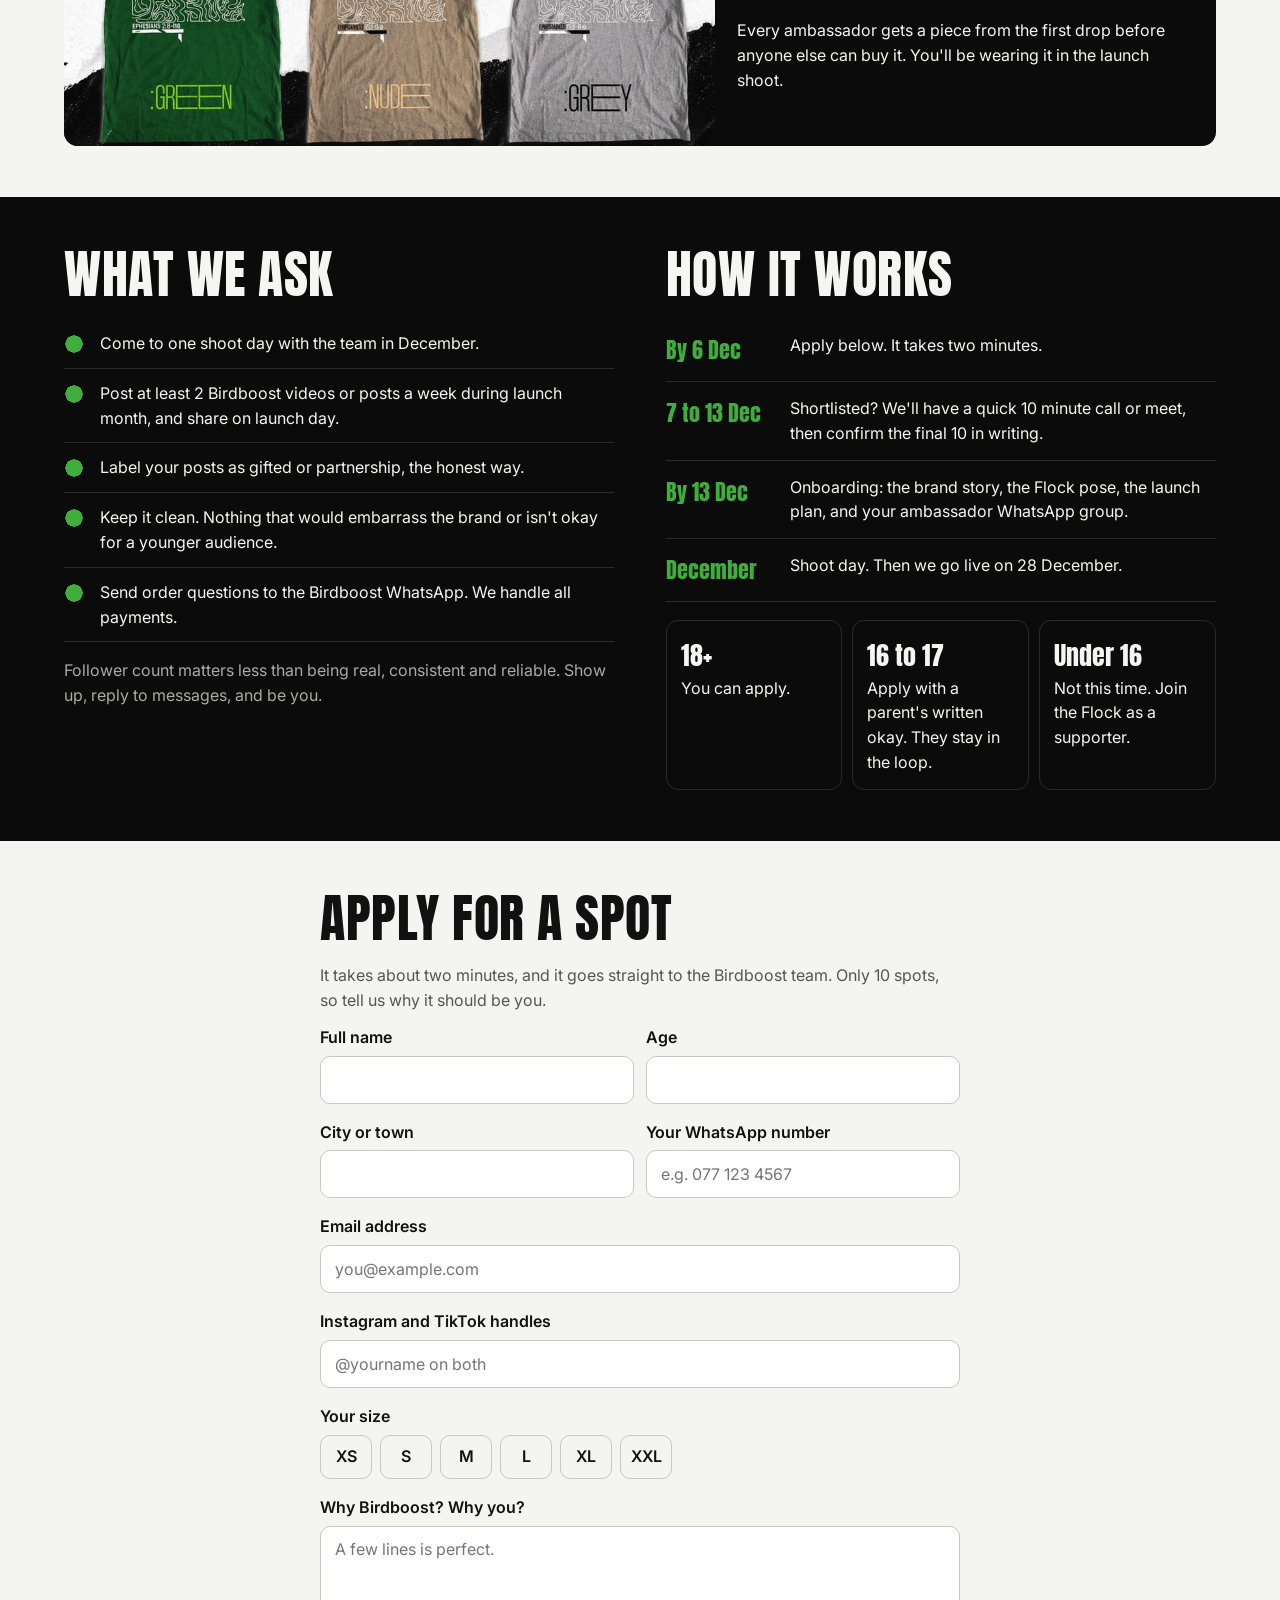
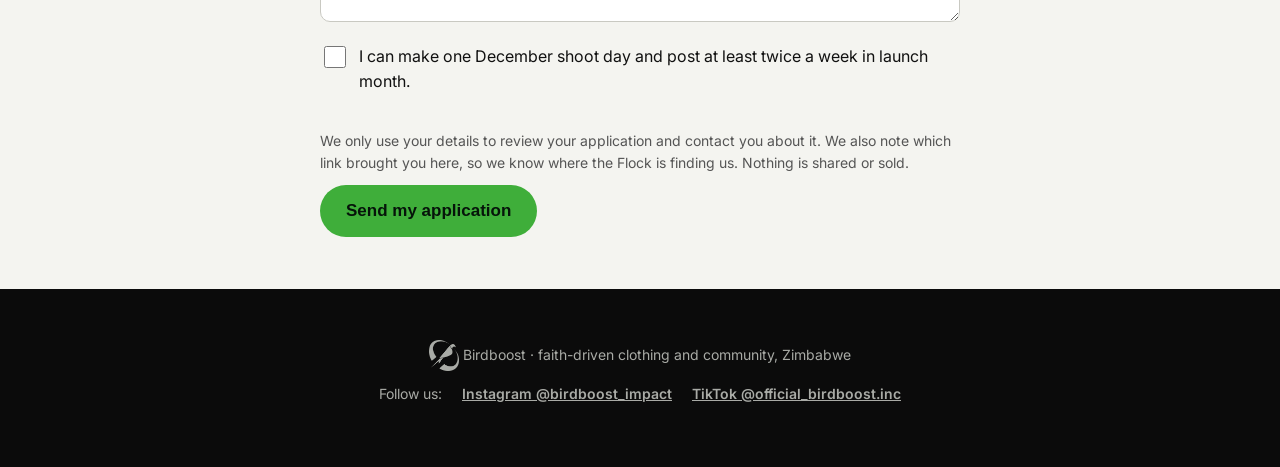
==== commit fbd8c817: "Polish the application page - 'Already in the Flock? Log in' link to the ambassador portal - Form er" ====
--- a/index.html
+++ b/index.html
@@ -99,22 +99,37 @@
 .btns{display:flex;gap:10px;flex-wrap:wrap;margin-top:12px}
 .err{color:light-dark(#b3261e,#ff8a80);font-size:14px;min-height:20px;margin-top:4px}
 footer{text-align:center;color:var(--mute);font-size:14px}
+/* polish */
+.topbar{display:flex;justify-content:space-between;align-items:center;gap:12px;flex-wrap:wrap}
+.topbar .login{color:#cfd0cb;font-weight:600;font-size:14px;text-decoration:none;border:1px solid #2f5a2d;border-radius:999px;padding:8px 14px;min-height:40px;display:inline-flex;align-items:center}
+.topbar .login:hover{color:#fff;border-color:var(--g)}
+.topbar .login:focus-visible{outline:3px solid #9be38f;outline-offset:3px}
+input[aria-invalid=true],textarea[aria-invalid=true]{border-color:light-dark(#b3261e,#ff8a80);box-shadow:0 0 0 1px light-dark(#b3261e,#ff8a80)}
+.sizes[aria-invalid=true] span{border-color:light-dark(#b3261e,#ff8a80)}
+.chk.bad{color:light-dark(#b3261e,#ff8a80)}
+.err:not(:empty){background:light-dark(#fde9e7,#3a1614);border-radius:10px;padding:10px 14px;margin:6px 0 12px;font-weight:600}
+.fhint{font-size:13px;color:light-dark(#555,#a9aba6);margin-top:5px;font-weight:400}
+#sub[disabled]{opacity:.7;cursor:default}
+.float{position:fixed;left:16px;right:16px;bottom:calc(14px + env(safe-area-inset-bottom));z-index:50;box-shadow:0 10px 30px #000a;transform:translateY(140%);transition:transform .3s;display:none}
+.float.on{transform:none}
+@media(max-width:860px){.float{display:flex}}
+@media (prefers-reduced-motion:reduce){.float{transition:none}}
 @media(max-width:860px){.hgrid,.two,.tees{grid-template-columns:minmax(0,1fr)}.perks{grid-template-columns:repeat(2,minmax(0,1fr))}.fig{min-height:340px}}
-@media(max-width:520px){.perks{grid-template-columns:minmax(0,1fr)}.perk{height:170px}.ages{grid-template-columns:minmax(0,1fr)}.row{grid-template-columns:minmax(0,1fr)}.step{grid-template-columns:minmax(0,1fr);gap:2px}.fig{min-height:280px}}
+@media(max-width:520px){.perks{grid-template-columns:repeat(2,minmax(0,1fr));gap:10px}.perk{height:150px}.face{padding:14px}.front .big{font-size:21px}.back{font-size:13px;line-height:1.35}.back .big{font-size:19px!important}.sizes{display:grid;grid-template-columns:repeat(6,minmax(0,1fr));gap:6px}.sizes span{min-width:0;width:100%}.ages{grid-template-columns:minmax(0,1fr)}.row{grid-template-columns:minmax(0,1fr)}.step{grid-template-columns:minmax(0,1fr);gap:2px}.fig{min-height:280px}}
 </style>
 </head>
 <body>
 
 <section class="hero band">
   <div class="wrap">
-    <div class="brand"><span class="logo" aria-hidden="true"></span>birdboost.inc</div>
+    <div class="topbar"><div class="brand"><span class="logo" aria-hidden="true"></span>birdboost.inc</div><a class="login" href="portal/">Already in the Flock? Log in →</a></div>
     <div class="hgrid">
       <div>
         <h1>Join the <span class="g">Flock.</span><br>Become a Birdboost ambassador</h1>
         <div class="ten"><b>10</b> spots only. That's the whole team.</div>
         <p class="lead">We're building the crew that carries Birdboost into the drop on 28 December. Wear the pieces, make the content, bring your people, and rep a brand that puts faith first.</p>
         <a class="cta g" href="#apply">Apply for a spot</a>
-        <div class="clock" id="clock" aria-live="polite">
+        <div class="clock" id="clock" role="timer" aria-label="Time left to apply">
           <div><b id="cd">–</b><span>days</span></div>
           <div><b id="ch">–</b><span>hours</span></div>
           <div><b id="cm">–</b><span>minutes</span></div>
@@ -178,7 +193,7 @@
             <p hidden><label>Leave this empty <input name="_gotcha" tabindex="-1" autocomplete="off"></label></p>
       <input type="hidden" name="source" id="h_source"><input type="hidden" name="campaign" id="h_campaign"><input type="hidden" name="ref" id="h_ref"><input type="hidden" name="latest_source" id="h_latest"><input type="hidden" name="referrer" id="h_referrer"><input type="hidden" name="first_visit" id="h_first"><input type="hidden" name="visits" id="h_visits"><input type="hidden" name="device" id="h_device"><input type="hidden" name="spot_picked" id="h_spot">
       <h2>Apply for a spot</h2>
-      <p class="mute">Fill this in and send it straight to our WhatsApp. Only 10 spots, so tell us why it should be you.</p>
+      <p class="mute">It takes about two minutes, and it goes straight to the Birdboost team. Only 10 spots, so tell us why it should be you.</p>
       <div class="row">
         <div class="fld"><label for="name">Full name</label><input id="name" name="name" autocomplete="name" required></div>
         <div class="fld"><label for="age">Age</label><input id="age" name="age" type="number" inputmode="numeric" min="10" max="60" required></div>
@@ -194,7 +209,7 @@
       </div>
       <div class="row">
         <div class="fld"><label for="city">City or town</label><input id="city" name="city" required></div>
-        <div class="fld"><label for="phone">Your WhatsApp number</label><input id="phone" name="whatsapp" type="tel" inputmode="tel" required></div>
+        <div class="fld"><label for="phone">Your WhatsApp number</label><input id="phone" name="whatsapp" type="tel" inputmode="tel" autocomplete="tel" required placeholder="e.g. 077 123 4567"></div>
       </div>
       <div class="fld"><label for="email">Email address</label><input id="email" name="email" type="email" inputmode="email" autocomplete="email" required placeholder="you@example.com"></div>
       <div class="fld"><label for="handles">Instagram and TikTok handles</label><input id="handles" name="handles" placeholder="@yourname on both" required></div>
@@ -218,6 +233,8 @@
     </form>
   </div>
 </section>
+
+<a class="cta g float" id="float" href="#apply" aria-hidden="true" tabindex="-1">Apply for a spot</a>
 
 <footer class="band"><span class="logo" aria-hidden="true" style="width:30px;height:32px;vertical-align:middle"></span> Birdboost · faith-driven clothing and community, Zimbabwe<br><span style="display:inline-flex;flex-wrap:wrap;gap:4px 20px;justify-content:center"><span style="display:inline-flex;align-items:center;min-height:44px">Follow us:</span><a href="https://www.instagram.com/birdboost_impact" target="_blank" rel="noopener" style="color:inherit;font-weight:600;display:inline-flex;align-items:center;min-height:44px">Instagram @birdboost_impact</a><a href="https://www.tiktok.com/@official_birdboost.inc" target="_blank" rel="noopener" style="color:inherit;font-weight:600;display:inline-flex;align-items:center;min-height:44px">TikTok @official_birdboost.inc</a></span></footer>
 
@@ -316,18 +333,40 @@
 try { const saved = JSON.parse(localStorage.getItem('bb-amb')||'{}'); fields.forEach(k=>{ if(saved[k]) $(k).value = saved[k]; }); ageState(); } catch(e){}
 $('f').addEventListener('input', () => { try { const o={}; fields.forEach(k=>o[k]=$(k).value); localStorage.setItem('bb-amb', JSON.stringify(o)); } catch(e){} });
 
+/* Show which fields need attention, and take the person to the first one. */
+const clearMarks = () => { document.querySelectorAll('[aria-invalid=true]').forEach(el=>el.removeAttribute('aria-invalid')); document.querySelectorAll('.chk.bad').forEach(el=>el.classList.remove('bad')); };
+const mark = ids => {
+  ids.forEach(k => { const el = $(k); if (!el) return; if (el.type === 'checkbox') el.closest('.chk').classList.add('bad'); else el.setAttribute('aria-invalid','true'); });
+  const first = $(ids[0]); if (!first) return;
+  const target = first.id === 'sizes' ? first.querySelector('input') : first;
+  target.focus({preventScroll:true}); (first.closest('.fld')||first).scrollIntoView({behavior:'smooth', block:'center'});
+};
+$('f').addEventListener('input', e => { const el = e.target; if (el.getAttribute('aria-invalid')) el.removeAttribute('aria-invalid'); if (el.name==='size') $('sizes').removeAttribute('aria-invalid'); if (el.type==='checkbox') el.closest('.chk')?.classList.remove('bad'); });
+$('f').addEventListener('change', e => { if (e.target.name==='size') $('sizes').removeAttribute('aria-invalid'); });
+
+/* Floating "Apply" button on phones: shows after the hero, hides once the form is on screen. */
+if ('IntersectionObserver' in window) {
+  let pastHero = false, formSeen = false;
+  const fl = $('float'), upd = () => fl.classList.toggle('on', pastHero && !formSeen && Date.now() < DEADLINE);
+  new IntersectionObserver(([en]) => { pastHero = !en.isIntersecting; upd(); }).observe(document.querySelector('.hero .cta'));
+  new IntersectionObserver(([en]) => { formSeen = en.isIntersecting; upd(); }, {rootMargin:'0px 0px -30% 0px'}).observe($('apply'));
+}
+
 $('f').addEventListener('submit', e => {
   e.preventDefault();
   const a = ageState(), err = $('err'); err.textContent = '';
+  clearMarks();
   const v = k => $(k).value.trim();
   const size = (document.querySelector('input[name=size]:checked')||{}).value || '';
   const miss = [['name','your name'],['age','your age'],['city','your city'],['phone','your WhatsApp number'],['email','your email address'],['handles','your handles'],['why','why Birdboost']].filter(([k])=>!v(k)).map(x=>x[1]);
   if (!size) miss.push('your size');
-  if (!miss.length && !/^[^\s@]+@[^\s@]+\.[^\s@]{2,}$/.test(v('email'))) { err.textContent = 'Please check your email address. It should look like name@example.com.'; return; }
-  if (miss.length) { err.textContent = 'Please add ' + miss.join(', ') + '.'; return; }
+  const missIds = ['name','age','city','phone','email','handles','why'].filter(k=>!v(k));
+  if (!size) missIds.push('sizes');
+  if (!miss.length && !/^[^\s@]+@[^\s@]+\.[^\s@]{2,}$/.test(v('email'))) { err.textContent = 'Please check your email address. It should look like name@example.com.'; mark(['email']); return; }
+  if (miss.length) { err.textContent = 'Please add ' + (miss.length > 1 ? miss.slice(0,-1).join(', ') + ' and ' + miss[miss.length-1] : miss[0]) + '.'; mark(missIds); return; }
   if (a < 16) { err.textContent = 'Ambassadors need to be 16 or older for this round.'; $('young').scrollIntoView({block:'center'}); return; }
-  if (a < 18 && (!v('pname') || !v('pphone') || !$('pok').checked)) { err.textContent = 'Please add your parent or guardian\'s name and number, and tick that they\'re happy for you to apply.'; return; }
-  if (!$('agree').checked) { err.textContent = 'Please tick that you can make the shoot day and post twice a week.'; return; }
+  if (a < 18 && (!v('pname') || !v('pphone') || !$('pok').checked)) { err.textContent = 'Please add your parent or guardian\'s name and number, and tick that they\'re happy for you to apply.'; mark(['pname','pphone','pok'].filter(k=>k==='pok'?!$('pok').checked:!v(k))); return; }
+  if (!$('agree').checked) { err.textContent = 'Please tick that you can make the shoot day and post twice a week.'; mark(['agree']); return; }
   const lines = [
     'BIRDBOOST AMBASSADOR APPLICATION',
     'Name: ' + v('name'), 'Age: ' + a, 'City: ' + v('city'), 'WhatsApp: ' + v('phone'), 'Email: ' + v('email'),
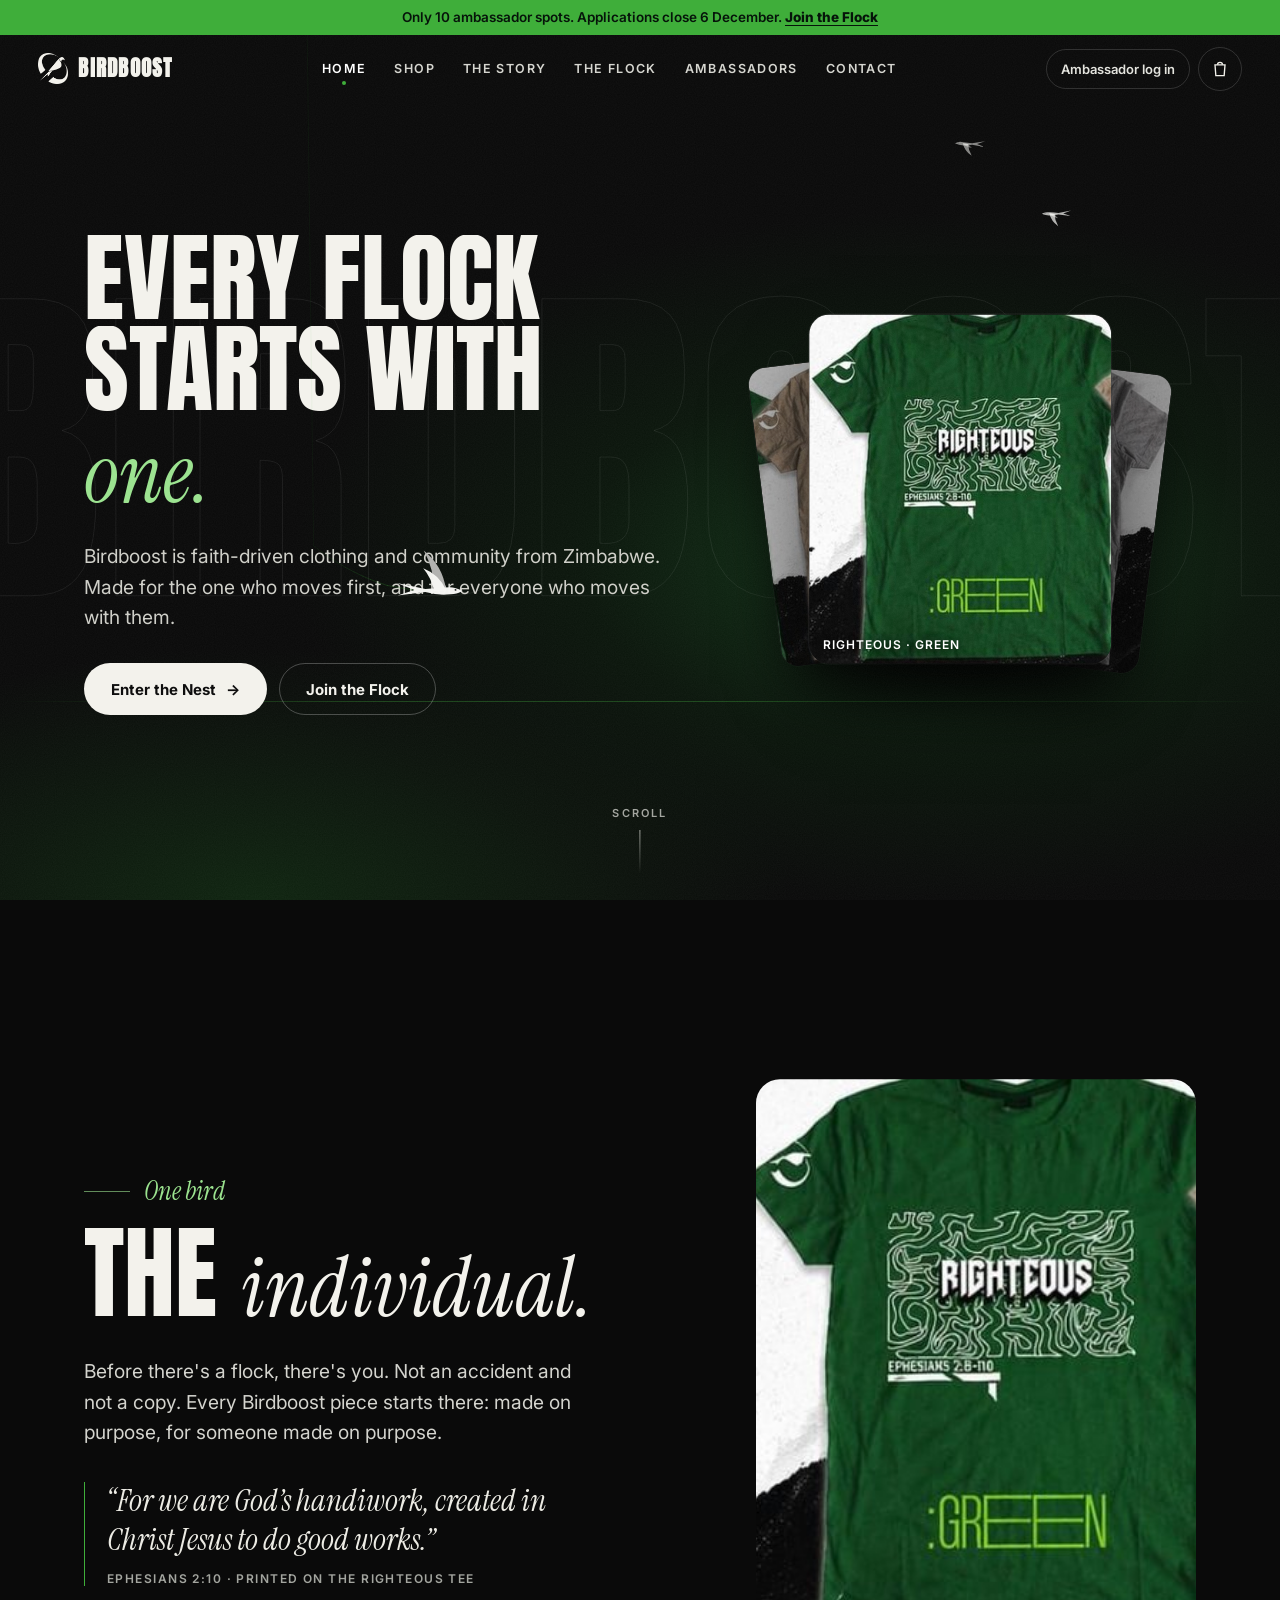
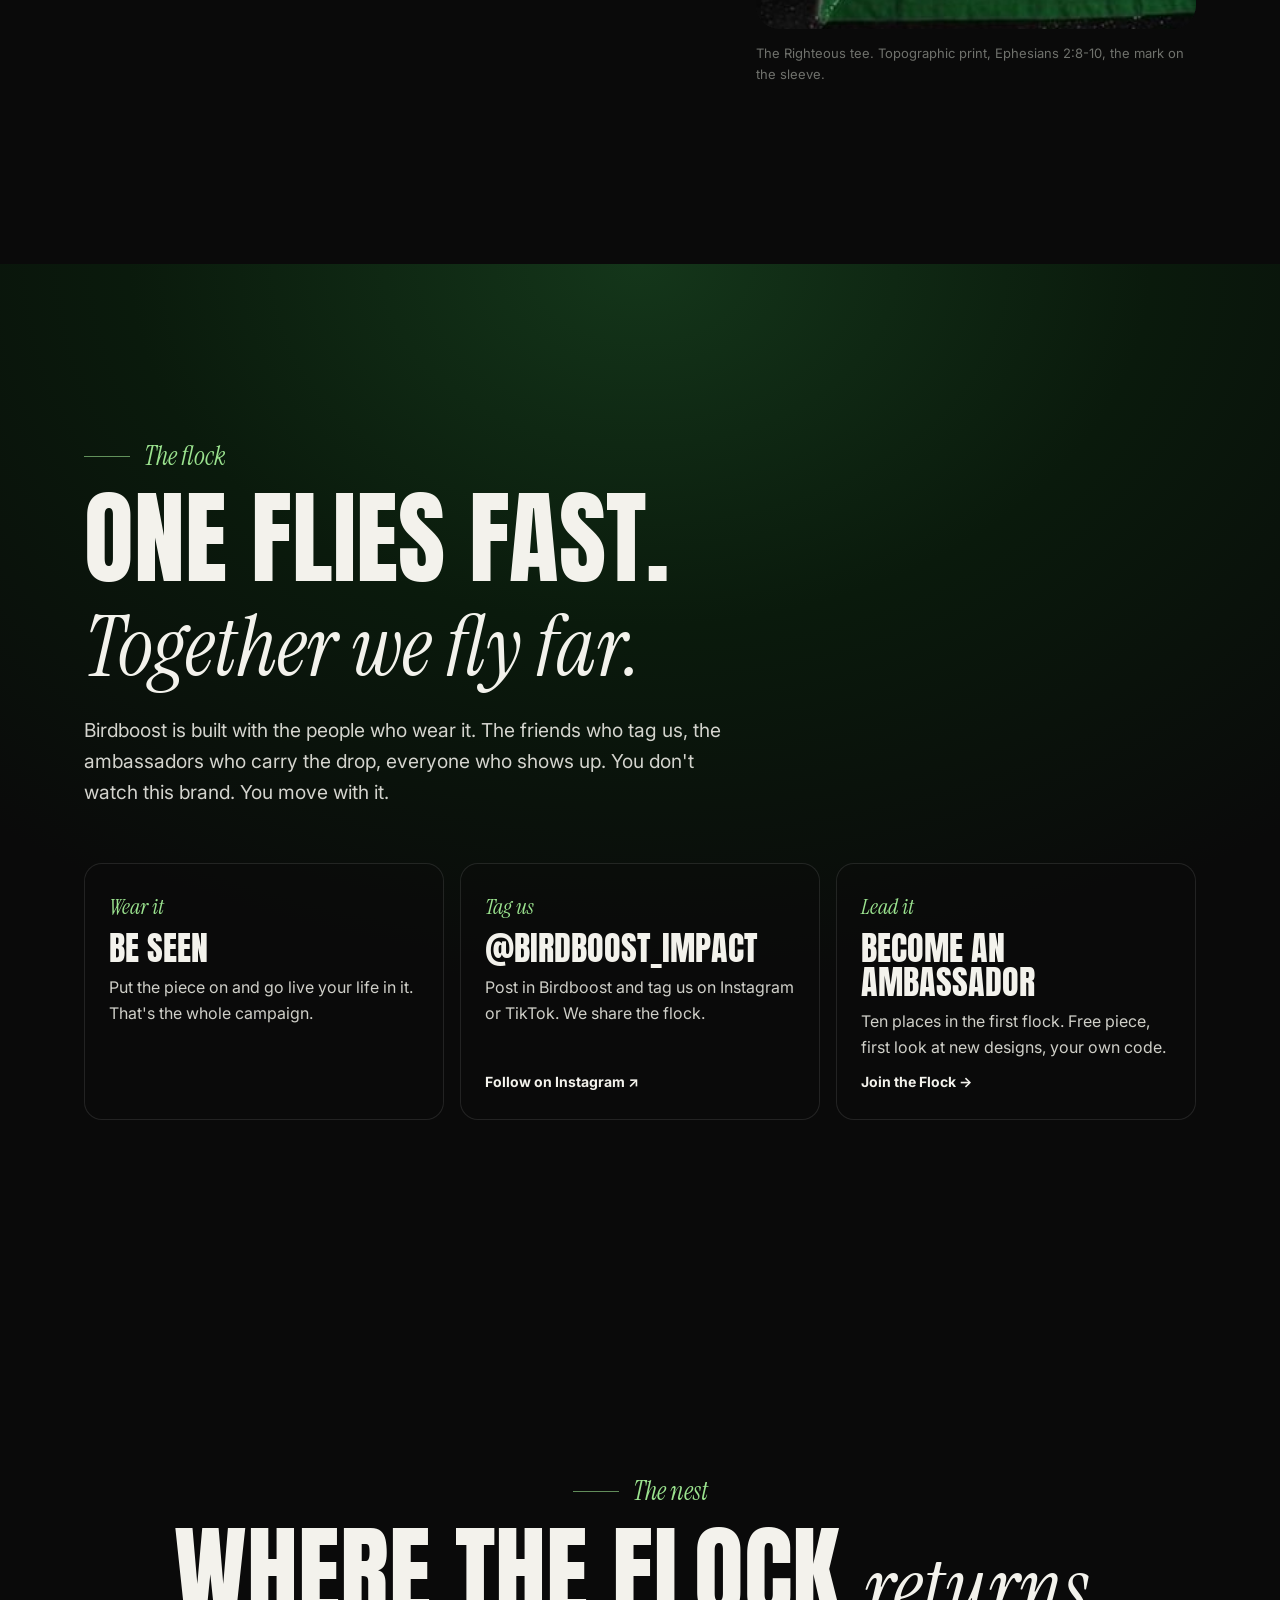
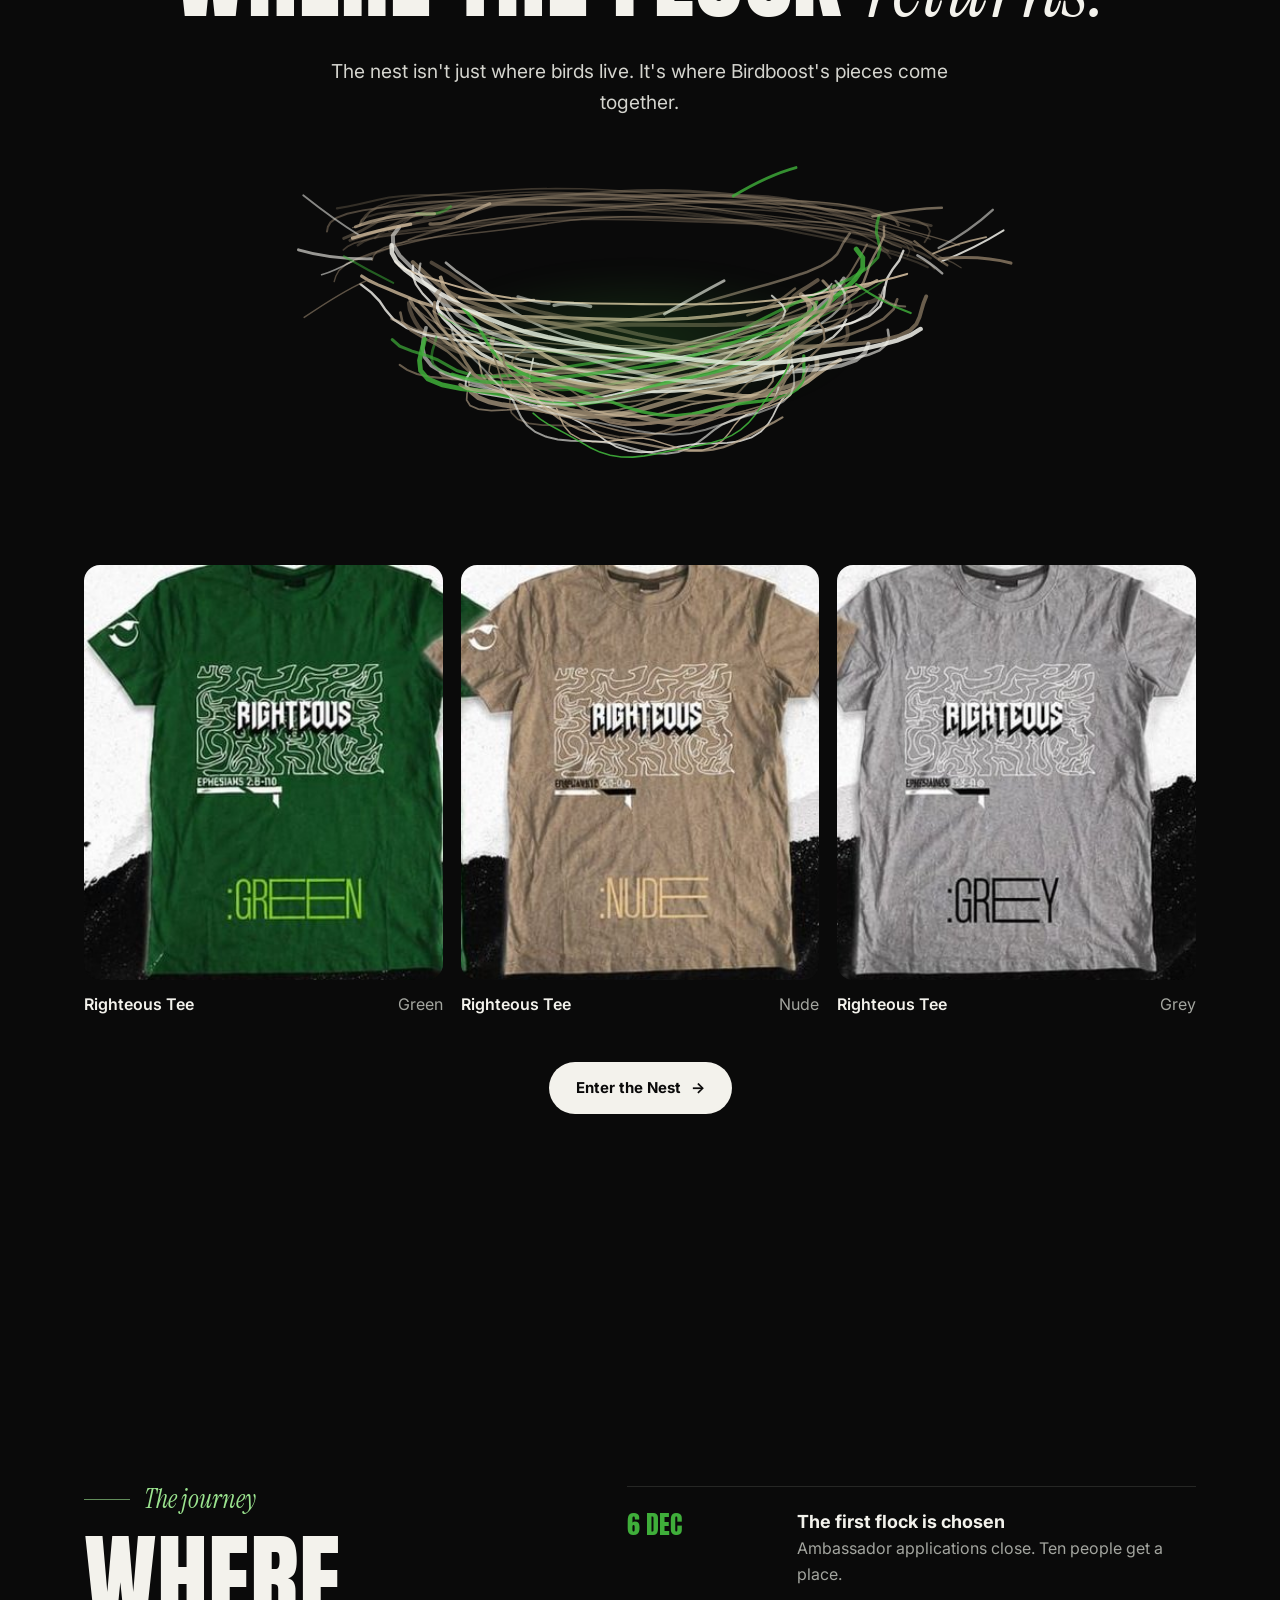
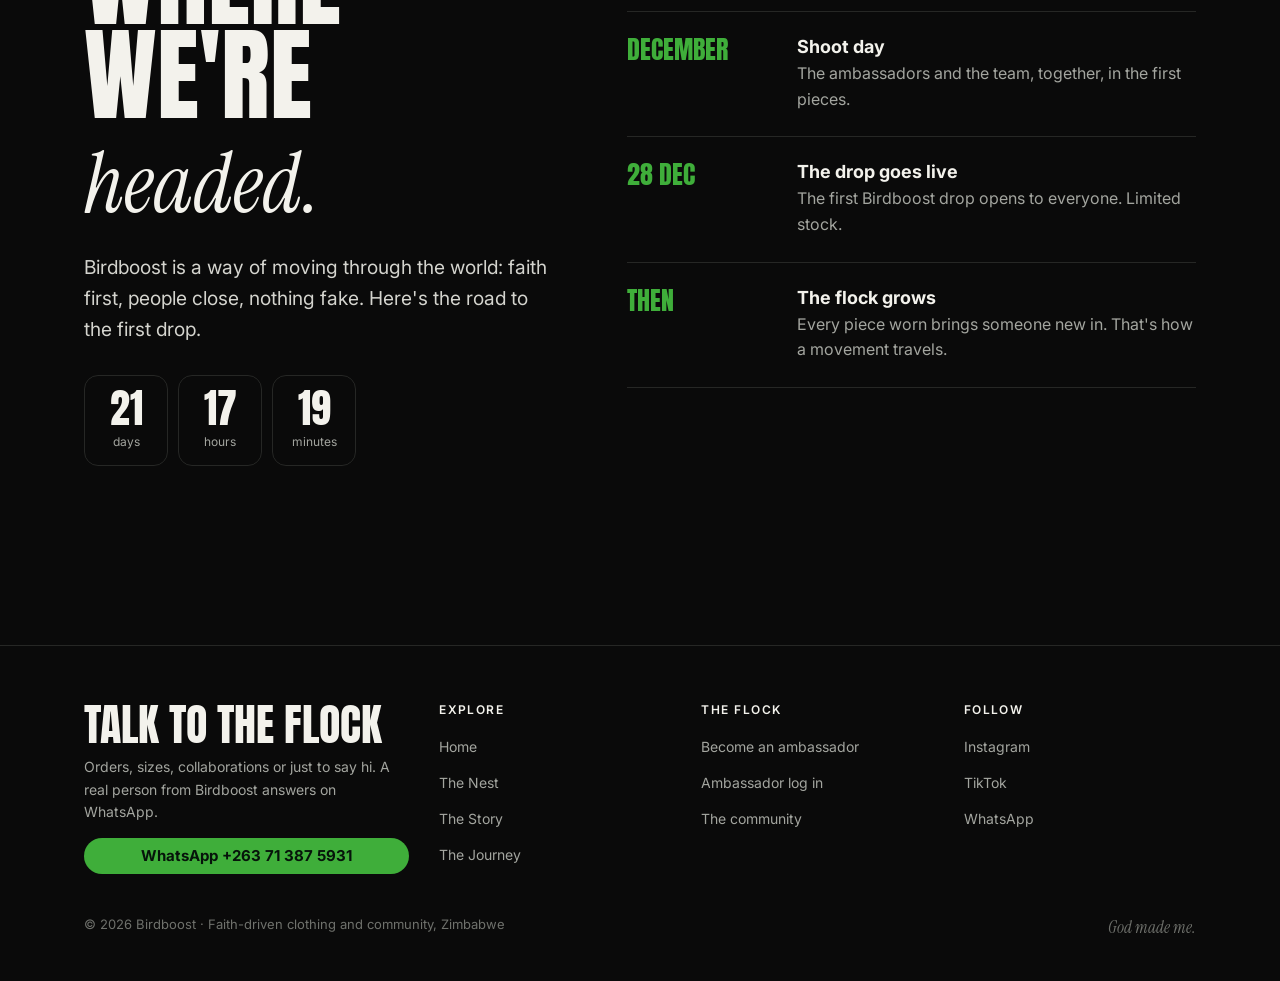
==== commit e138a785: "Turn the site into the Birdboost world: the bird, the flock and the nest - New home page (Enter the " ====
--- a/index.html
+++ b/index.html
@@ -1,399 +1,231 @@
 <!DOCTYPE html>
-<html lang="en">
+<html lang="en" data-root="">
 <head>
 <meta charset="utf-8">
-<meta name="viewport" content="width=device-width, initial-scale=1">
-<title>Join the Flock</title>
-<link rel="preconnect" href="https://fonts.googleapis.com">
-<link href="https://fonts.googleapis.com/css2?family=Anton&family=Inter:wght@400;600;800&display=swap" rel="stylesheet">
+<meta name="viewport" content="width=device-width, initial-scale=1, viewport-fit=cover">
+<title>Birdboost · Enter the Flock</title>
+<meta name="description" content="Birdboost is faith-driven clothing and community from Zimbabwe. One bird is you. The flock is us. The nest is where the pieces live.">
+<meta name="theme-color" content="#0a0a0a">
+<meta property="og:title" content="Birdboost · Enter the Flock">
+<meta property="og:description" content="Faith-driven clothing and community from Zimbabwe.">
+<meta property="og:image" content="tees.jpg">
+<link rel="icon" href="assets/logo.png">
+<script>
+/* Links shared for the ambassador applications (with ?src=, ?ref= and so on) still land on the application page.
+   A customer link with ?code= goes straight to the shop with the code applied. */
+(function(){var q=location.search,h=location.hash;try{if(/[?&](code|src|utm_source|utm_campaign|ref|c)=/.test(q)||h==='#apply')sessionStorage.setItem('bb-ref',document.referrer)}catch(e){}
+if(/[?&]code=/.test(q))location.replace('nest/'+q+h);
+else if(/[?&](src|utm_source|utm_campaign|ref|c)=/.test(q)||h==='#apply')location.replace('flock/'+q+h);})();
+</script>
+<link rel="preconnect" href="https://fonts.googleapis.com"><link rel="preconnect" href="https://fonts.gstatic.com" crossorigin>
+<link href="https://fonts.googleapis.com/css2?family=Anton&family=Instrument+Serif:ital@0;1&family=Inter:wght@400;600;700;800&display=swap" rel="stylesheet">
+<link rel="stylesheet" href="assets/bb.css">
 <style>
-/* VOICE: loud streetwear drop poster, warm faith-centred welcome underneath.
-   IDEA: a flock flying in V formation with exactly 10 places in it.
-   PICTURE: 10 birds in a V behind the logo; tap a bird to claim it, it becomes "your spot".
-   COLOUR and TYPE: black ground, white type, Birdboost green accent. Anton headlines, Inter body.
-   LAYOUT: poster hero with countdown, then perks, commitments, steps, and a one-column application. */
-:root{--lg:url([data-uri]);color-scheme:light dark;--bg:#0b0b0b;--ink:#f5f5f2;--mute:#a9aba6;--g:#3fae3a;--g2:#1f6e22;--card:#161716;--line:#2a2b29;--paper:light-dark(#f4f4f0,#121312);--pink:light-dark(#111,#f5f5f2)}
-:root[data-theme=light]{color-scheme:light}:root[data-theme=dark]{color-scheme:dark}
-*{box-sizing:border-box;min-width:0}
-body{margin:0;background:var(--bg);color:var(--ink);font:16px/1.55 Inter,system-ui,sans-serif;overflow-x:clip}
-.band{padding:clamp(28px,4vw,64px) max(5vw,16px)}
-.wrap{max-width:1240px;margin:0 auto}
-h1,h2,.big{font-family:Anton,Impact,'Arial Narrow',sans-serif;font-weight:400;line-height:1.02;letter-spacing:.01em;text-wrap:balance;margin:0}
-h1{font-size:clamp(52px,9vw,112px);text-transform:uppercase}
-h1 .g{color:var(--g)}
-h2{font-size:clamp(34px,5vw,52px);text-transform:uppercase;margin-bottom:18px}
-p{margin:0 0 12px}
-.logo{display:inline-block;width:46px;height:48px;background:currentColor;-webkit-mask:var(--lg) center/contain no-repeat;mask:var(--lg) center/contain no-repeat}
-.brand{display:flex;align-items:center;gap:12px;font-weight:800;font-size:20px}
-/* hero */
-.hero{position:relative;background:radial-gradient(120% 90% at 80% 10%,#163d17 0,#0b0b0b 60%);border-bottom:6px solid var(--g)}
-.hgrid{display:grid;grid-template-columns:minmax(0,1.05fr) minmax(0,1fr);gap:clamp(20px,4vw,56px);align-items:center;margin-top:28px}
-.lead{font-size:19px;color:#dcdcd6;max-width:34em}
-.ten{display:inline-flex;align-items:baseline;gap:10px;background:var(--g);color:#06140a;padding:8px 16px;border-radius:6px;margin:14px 0 20px;font-weight:800}
-.ten b{font-family:Anton,Impact,sans-serif;font-weight:400;font-size:40px;line-height:1}
-.cta{display:inline-flex;align-items:center;justify-content:center;min-height:52px;padding:0 26px;border-radius:999px;background:var(--ink);color:#0b0b0b;font-weight:800;text-decoration:none;border:0;font-size:17px;cursor:pointer}
-.cta.g{background:var(--g);color:#06140a}
-.cta:focus-visible,button:focus-visible,input:focus-visible,select:focus-visible,textarea:focus-visible,.bird:focus-visible{outline:3px solid #9be38f;outline-offset:3px}
-.clock{display:flex;gap:10px;margin-top:22px;flex-wrap:wrap}
-.clock div{background:#111;border:1px solid var(--line);border-radius:10px;padding:8px 12px;min-width:74px;text-align:center}
-.clock b{display:block;font-family:Anton,Impact,sans-serif;font-weight:400;font-size:34px;line-height:1.1}
-.clock span{font-size:13px;color:var(--mute)}
-.fig{position:relative;min-height:420px}
-.fig svg{position:absolute;inset:0;width:100%;height:100%;overflow:visible}
-.bird{cursor:pointer;transition:transform .25s}
-.bird:hover .bb{fill:var(--g)}
-.bird.mine .bb{fill:var(--g)}
-.lbl{font:600 13px Inter,sans-serif;fill:#cfd0cb}
-.note{font-size:14px;color:var(--mute);margin-top:22px;text-align:center}
-@media (prefers-reduced-motion:no-preference){.flap{animation:bob 3.2s ease-in-out infinite}@keyframes bob{50%{transform:translateY(-6px)}}}
-/* perks */
-.light{background:var(--paper);color:var(--pink)}
-.light .mute{color:light-dark(#555,#a9aba6)}
-.perks{display:grid;grid-template-columns:repeat(4,minmax(0,1fr));gap:14px;margin-top:10px}
-.perk{perspective:900px;height:210px;border:0;background:none;padding:0;cursor:pointer;font:inherit;color:inherit;text-align:left}
-.pi{position:relative;width:100%;height:100%;transition:transform .5s;transform-style:preserve-3d}
-.perk.on .pi{transform:rotateY(180deg)}
-.face{position:absolute;inset:0;backface-visibility:hidden;border-radius:14px;padding:18px;display:flex;flex-direction:column;justify-content:space-between}
-.front{background:#0b0b0b;color:#f5f5f2}
-.front .big{font-size:30px}
-.front small{color:#9be38f;font-weight:600}
-.back{background:var(--g);color:#06140a;transform:rotateY(180deg);font-size:16px}
-.tees{margin-top:22px;border-radius:14px;overflow:hidden;display:grid;grid-template-columns:minmax(0,1.3fr) minmax(0,1fr);background:#0b0b0b;color:#f5f5f2}
-.tees img{width:100%;height:100%;object-fit:cover;display:block}
-.tees div{padding:22px;align-self:center}
-/* commit + steps */
-.two{display:grid;grid-template-columns:minmax(0,1fr) minmax(0,1fr);gap:clamp(20px,4vw,56px)}
-ul.ck{list-style:none;padding:0;margin:0}
-ul.ck li{padding:12px 0 12px 36px;border-bottom:1px solid var(--line);position:relative}
-ul.ck li::before{content:"";position:absolute;left:0;top:15px;width:20px;height:20px;border-radius:50%;background:var(--g);-webkit-mask:radial-gradient(circle,#000 60%,transparent 62%)}
-.steps{display:grid;gap:0}
-.step{display:grid;grid-template-columns:110px minmax(0,1fr);gap:14px;padding:14px 0;border-bottom:1px solid var(--line)}
-.step b{font-family:Anton,Impact,sans-serif;font-weight:400;font-size:22px;color:var(--g);white-space:nowrap}
-.ages{display:grid;grid-template-columns:repeat(3,minmax(0,1fr));gap:10px;margin-top:18px}
-.ages div{border:1px solid var(--line);border-radius:12px;padding:14px}
-.ages b{display:block;font-family:Anton,Impact,sans-serif;font-weight:400;font-size:26px}
-/* form */
-form{max-width:640px;margin:0 auto}
-.fld{margin-bottom:16px}
-label{display:block;font-weight:600;margin-bottom:6px}
-input,select,textarea{width:100%;font:16px Inter,sans-serif;padding:12px 14px;min-height:48px;border-radius:10px;border:1px solid light-dark(#c9c9c2,#3a3b38);background:light-dark(#fff,#0f100f);color:inherit}
-textarea{min-height:96px;resize:vertical}
-.row{display:grid;grid-template-columns:minmax(0,1fr) minmax(0,1fr);gap:12px}
-.sizes{display:flex;flex-wrap:wrap;gap:8px}
-.sizes label{margin:0}
-.sizes input{position:absolute;opacity:0;width:1px;height:1px}
-.sizes span{display:inline-flex;align-items:center;justify-content:center;min-width:52px;min-height:44px;border-radius:10px;border:1px solid light-dark(#c9c9c2,#3a3b38);font-weight:600;cursor:pointer}
-.sizes input:checked+span{background:var(--g);border-color:var(--g);color:#06140a}
-.sizes input:focus-visible+span{outline:3px solid #9be38f;outline-offset:2px}
-.parent{display:none;border-left:4px solid var(--g);padding:12px 0 2px 16px;margin-bottom:16px}
-.parent.show{display:block}
-.chk{display:flex;gap:10px;align-items:flex-start;font-weight:400}
-.chk input{width:22px;height:22px;min-height:0;margin-top:2px;flex:none;accent-color:var(--g)}
-.msg{border-radius:12px;padding:14px 16px;margin:10px 0 16px;display:none}
-.msg.show{display:block}
-.msg.no{background:light-dark(#fde9e7,#3a1614)}
-.msg.ok{background:light-dark(#e3f5e1,#123614)}
-.out{display:none;margin-top:18px}
-.out.show{display:block}
-.out pre{white-space:pre-wrap;background:light-dark(#fff,#0f100f);border:1px solid light-dark(#c9c9c2,#3a3b38);border-radius:10px;padding:14px;font:14px/1.5 Inter,sans-serif}
-.btns{display:flex;gap:10px;flex-wrap:wrap;margin-top:12px}
-.err{color:light-dark(#b3261e,#ff8a80);font-size:14px;min-height:20px;margin-top:4px}
-footer{text-align:center;color:var(--mute);font-size:14px}
-/* polish */
-.topbar{display:flex;justify-content:space-between;align-items:center;gap:12px;flex-wrap:wrap}
-.topbar .login{color:#cfd0cb;font-weight:600;font-size:14px;text-decoration:none;border:1px solid #2f5a2d;border-radius:999px;padding:8px 14px;min-height:40px;display:inline-flex;align-items:center}
-.topbar .login:hover{color:#fff;border-color:var(--g)}
-.topbar .login:focus-visible{outline:3px solid #9be38f;outline-offset:3px}
-input[aria-invalid=true],textarea[aria-invalid=true]{border-color:light-dark(#b3261e,#ff8a80);box-shadow:0 0 0 1px light-dark(#b3261e,#ff8a80)}
-.sizes[aria-invalid=true] span{border-color:light-dark(#b3261e,#ff8a80)}
-.chk.bad{color:light-dark(#b3261e,#ff8a80)}
-.err:not(:empty){background:light-dark(#fde9e7,#3a1614);border-radius:10px;padding:10px 14px;margin:6px 0 12px;font-weight:600}
-.fhint{font-size:13px;color:light-dark(#555,#a9aba6);margin-top:5px;font-weight:400}
-#sub[disabled]{opacity:.7;cursor:default}
-.float{position:fixed;left:16px;right:16px;bottom:calc(14px + env(safe-area-inset-bottom));z-index:50;box-shadow:0 10px 30px #000a;transform:translateY(140%);transition:transform .3s;display:none}
-.float.on{transform:none}
-@media(max-width:860px){.float{display:flex}}
-@media (prefers-reduced-motion:reduce){.float{transition:none}}
-@media(max-width:860px){.hgrid,.two,.tees{grid-template-columns:minmax(0,1fr)}.perks{grid-template-columns:repeat(2,minmax(0,1fr))}.fig{min-height:340px}}
-@media(max-width:520px){.perks{grid-template-columns:repeat(2,minmax(0,1fr));gap:10px}.perk{height:150px}.face{padding:14px}.front .big{font-size:21px}.back{font-size:13px;line-height:1.35}.back .big{font-size:19px!important}.sizes{display:grid;grid-template-columns:repeat(6,minmax(0,1fr));gap:6px}.sizes span{min-width:0;width:100%}.ages{grid-template-columns:minmax(0,1fr)}.row{grid-template-columns:minmax(0,1fr)}.step{grid-template-columns:minmax(0,1fr);gap:2px}.fig{min-height:280px}}
+/* ---------- opening ---------- */
+.open{position:relative;min-height:100svh;display:grid;align-items:center;padding:120px 0 70px;overflow:hidden;isolation:isolate}
+.open .sky{position:absolute;inset:0;z-index:-2;background:radial-gradient(70% 55% at 72% 62%,#14381a 0,#0b160c 38%,transparent 70%),radial-gradient(60% 40% at 20% 100%,#0f2410 0,transparent 70%),var(--bg)}
+.open .word{position:absolute;left:50%;top:50%;z-index:-1;transform:translate(-50%,-50%);font:400 clamp(120px,27vw,420px)/.8 var(--display);letter-spacing:.01em;color:transparent;-webkit-text-stroke:1px #ffffff12;white-space:nowrap;pointer-events:none;user-select:none}
+.open .horizon{position:absolute;left:0;right:0;bottom:22%;height:1px;background:linear-gradient(90deg,transparent,#3fae3a55 30%,#3fae3a55 70%,transparent);z-index:-1;transform-origin:center;animation:hz 2.2s var(--ease) .2s both}
+@keyframes hz{from{transform:scaleX(0)}}
+.ogrid{display:grid;grid-template-columns:minmax(0,1.1fr) minmax(0,.9fr);gap:clamp(24px,5vw,70px);align-items:center}
+.open h1{font:400 clamp(56px,7.6vw,124px)/.9 var(--display);text-transform:uppercase;margin:0 0 26px}
+.open h1 .ln{display:block;overflow:hidden;padding-bottom:.04em}
+.open h1 .ln>span{display:inline-block;animation:up 1.2s var(--ease) both}
+.open h1 .ln:nth-child(2)>span{animation-delay:.12s}.open h1 .ln:nth-child(3)>span{animation-delay:.24s}
+.open h1 .serif{font-size:.86em;color:var(--g2);padding-right:.1em}
+@keyframes up{from{transform:translateY(105%)}}
+.open .sub{font-size:clamp(17px,1.5vw,20px);color:#cfcfc8;max-width:30em;animation:fade 1.2s var(--ease) .6s both}
+.open .ctas{display:flex;gap:12px;flex-wrap:wrap;margin-top:30px;animation:fade 1.2s var(--ease) .8s both}
+@keyframes fade{from{opacity:0;transform:translateY(16px)}}
+.fan{position:relative;height:clamp(360px,46vw,560px);animation:fade 1.6s var(--ease) .35s both}
+.fan figure{position:absolute;margin:0;width:min(64%,370px);aspect-ratio:333/385;border-radius:20px;overflow:hidden;box-shadow:0 40px 80px -20px #000,0 0 0 1px #ffffff14;background:#111}
+.fan figure img{width:100%;height:100%;object-fit:cover}
+.fan .f1{left:50%;top:50%;transform:translate(-50%,-46%);z-index:3}
+.fan .f2{left:4%;top:50%;transform:translate(0,-42%) rotate(-7deg) scale(.86);z-index:2;filter:brightness(.7)}
+.fan .f3{right:4%;top:50%;transform:translate(0,-40%) rotate(7deg) scale(.86);z-index:1;filter:brightness(.6)}
+.fan figcaption{position:absolute;left:14px;bottom:12px;font:600 12px var(--sans);letter-spacing:.08em;text-transform:uppercase;color:#fff;text-shadow:0 1px 8px #000}
+.cue{position:absolute;left:50%;bottom:26px;transform:translateX(-50%);display:flex;flex-direction:column;align-items:center;gap:10px;font:600 11px var(--sans);letter-spacing:.2em;text-transform:uppercase;color:var(--mute);text-decoration:none;animation:fade 1s 1.6s both}
+.cue i{width:1px;height:44px;background:linear-gradient(var(--mute),transparent);animation:drip 2.4s ease-in-out infinite}
+@keyframes drip{0%{transform:scaleY(0);transform-origin:top}45%{transform:scaleY(1);transform-origin:top}55%{transform:scaleY(1);transform-origin:bottom}100%{transform:scaleY(0);transform-origin:bottom}}
+@supports (animation-timeline:scroll()){
+  .open .word{animation:drift linear both;animation-timeline:scroll();animation-range:0 100vh}
+  @keyframes drift{to{transform:translate(-50%,-30%)}}
+  .fan{animation:lift linear both;animation-timeline:scroll();animation-range:0 100vh}
+  @keyframes lift{to{transform:translateY(-12%)}}
+}
+
+/* ---------- one bird ---------- */
+.one .grid{display:grid;grid-template-columns:minmax(0,1fr) minmax(0,1fr);gap:clamp(30px,6vw,96px);align-items:center}
+.one figure{margin:0;position:relative}
+.one .frame{aspect-ratio:4/5;max-width:440px;margin-left:auto;background:#111}
+.one .frame img{width:100%;height:100%;object-fit:cover}
+.one figcaption{max-width:440px;margin:14px 0 0 auto;font-size:13px;color:var(--dim)}
+blockquote{margin:34px 0 0;padding:0 0 0 22px;border-left:1px solid var(--g);font:400 clamp(24px,2.4vw,32px)/1.25 var(--serif);font-style:italic;color:#ecebe4;max-width:22em}
+blockquote cite{display:block;margin-top:12px;font:600 12px var(--sans);font-style:normal;letter-spacing:.12em;text-transform:uppercase;color:var(--mute)}
+
+/* ---------- the flock ---------- */
+.flockband{background:radial-gradient(80% 70% at 50% 0%,#14361a 0,#0a1a0c 50%,var(--bg) 100%);overflow:hidden}
+.flockband .h2{max-width:11em}
+.ways{display:grid;grid-template-columns:repeat(3,minmax(0,1fr));gap:16px;margin-top:56px}
+.way{position:relative;border:1px solid #ffffff1a;border-radius:var(--r);padding:28px 24px 26px;background:#0a0a0a66;display:flex;flex-direction:column;gap:10px;min-height:250px;text-decoration:none;transition:border-color .3s,transform .4s var(--ease)}
+a.way:hover{border-color:var(--g);transform:translateY(-4px)}
+.way .n{font:400 22px var(--serif);font-style:italic;color:var(--g2)}
+.way h3{font:400 34px/1 var(--display);text-transform:uppercase}
+.way p{color:#cfcfc8;margin:0}
+.way .go{margin-top:auto;font-weight:700;font-size:14px;color:var(--ink)}
+
+/* ---------- the nest ---------- */
+.nestch{text-align:center}
+.nestch .lede{margin:0 auto}
+.nestart{position:relative;max-width:720px;margin:20px auto 0}
+.nestart svg{width:100%;height:auto;overflow:visible}
+.nestart .rim{position:absolute;left:30%;right:30%;top:30%;height:2px}
+.nestart .glow{position:absolute;left:20%;right:20%;top:35%;height:40%;background:radial-gradient(closest-side,#3fae3a30,transparent);filter:blur(10px)}
+.pieces{display:grid;grid-template-columns:repeat(3,minmax(0,1fr));gap:18px;margin-top:60px;text-align:left}
+.piece{text-decoration:none;display:block}
+.piece .ph{aspect-ratio:333/385;border-radius:16px;overflow:hidden;background:#111}
+.piece img{width:100%;height:100%;object-fit:cover;transition:transform 1.2s var(--ease)}
+.piece:hover img{transform:scale(1.05)}
+.piece .t{display:flex;justify-content:space-between;gap:10px;margin-top:12px;font-weight:600}
+.piece .t span{color:var(--mute);font-weight:400}
+
+/* ---------- the journey ---------- */
+.journey .grid{display:grid;grid-template-columns:minmax(0,.9fr) minmax(0,1.1fr);gap:clamp(30px,6vw,90px)}
+.steps{list-style:none;margin:0;padding:0;border-top:1px solid var(--line)}
+.steps li{display:grid;grid-template-columns:150px minmax(0,1fr);gap:20px;padding:24px 0;border-bottom:1px solid var(--line)}
+.steps b{font:400 26px/1.05 var(--display);text-transform:uppercase;color:var(--g)}
+.steps h3{font:700 18px var(--sans);margin:0 0 4px}
+.steps p{margin:0;color:var(--mute)}
+.count{display:flex;gap:10px;margin-top:30px;flex-wrap:wrap}
+.count div{min-width:84px;padding:12px 14px;border:1px solid var(--line);border-radius:14px;text-align:center}
+.count b{display:block;font:400 40px/1 var(--display)}
+.count span{font-size:12px;color:var(--mute)}
+
+@media(max-width:860px){
+  .ogrid,.one .grid,.journey .grid{grid-template-columns:minmax(0,1fr)}
+  .open{padding-top:130px}
+  .fan{height:340px;order:2}
+  .one .frame{margin:0 auto}
+  .one figcaption{margin:12px auto 0}
+  .ways,.pieces{grid-template-columns:minmax(0,1fr)}
+  .pieces{grid-template-columns:repeat(3,minmax(0,1fr));gap:10px}
+  .piece .t{flex-direction:column;gap:0;font-size:14px}
+  .way{min-height:0}
+}
+@media(max-width:520px){.steps li{grid-template-columns:minmax(0,1fr);gap:6px}.cue{display:none}.fan figure{width:58%}}
 </style>
 </head>
-<body>
-
-<section class="hero band">
+<body class="grain" data-bird="solo" data-bird-delay="1100">
+<header class="nav"><div class="announce" data-until="2026-12-06T23:59:00+02:00">Only 10 ambassador spots. Applications close 6 December. <a href="flock/">Join the Flock</a></div>
+  <div class="in">
+    <a class="brand" href="./" aria-label="Birdboost home"><span class="logo" aria-hidden="true"></span><b>BIRDBOOST</b></a>
+    <nav aria-label="Main"><ul class="links" id="links"><li><a href="./" aria-current="page">Home</a></li><li><a href="nest/">Shop</a></li><li><a href="#story">The Story</a></li><li><a href="#flock">The Flock</a></li><li><a href="flock/">Ambassadors</a></li><li><a href="#contact">Contact</a></li></ul></nav>
+    <div class="navr"><span data-me-slot></span><a class="cartbtn" href="nest/#cart" aria-label="Cart"><svg viewBox="0 0 24 24" fill="none" stroke="currentColor" stroke-width="1.6" aria-hidden="true"><path d="M6 7h12l-1 13H7L6 7z"/><path d="M9 7a3 3 0 016 0"/></svg><b data-cart-count></b></a><button class="menubtn" type="button" aria-expanded="false" aria-controls="links" aria-label="Menu"><i></i></button></div>
+  </div>
+</header>
+
+<main>
+<section class="open" aria-labelledby="h1">
+  <div class="sky"></div><div class="word" aria-hidden="true">BIRDBOOST</div><div class="horizon"></div>
+  <div class="wrap ogrid">
+    <div>
+      <h1 id="h1"><span class="ln"><span>Every flock</span></span><span class="ln"><span>starts with</span></span><span class="ln"><span class="serif">one.</span></span></h1>
+      <p class="sub">Birdboost is faith-driven clothing and community from Zimbabwe. Made for the one who moves first, and for everyone who moves with them.</p>
+      <div class="ctas"><a class="btn w" href="nest/">Enter the Nest <span class="arr">→</span></a><a class="btn o" href="flock/">Join the Flock</a></div>
+    </div>
+    <div class="fan" aria-label="The Righteous tee in green, nude and grey">
+      <figure class="f2"><img src="assets/img/righteous-nude.jpg" alt="" width="333" height="385"></figure>
+      <figure class="f3"><img src="assets/img/righteous-grey.jpg" alt="" width="333" height="385"></figure>
+      <figure class="f1" data-perch="0.72"><img src="assets/img/righteous-green.jpg" alt="The Righteous tee in green" width="333" height="385"><figcaption>Righteous · Green</figcaption></figure>
+    </div>
+  </div>
+  <a class="cue" href="#story">Scroll<i></i></a>
+</section>
+
+<section class="chap one" id="story" aria-labelledby="h-one">
+  <div class="wrap grid">
+    <div>
+      <div class="kicker rv">One bird</div>
+      <h2 class="h2 rv" id="h-one">The <span class="serif">individual.</span></h2>
+      <p class="lede rv d1">Before there's a flock, there's you. Not an accident and not a copy. Every Birdboost piece starts there: made on purpose, for someone made on purpose.</p>
+      <blockquote class="rv d2">“For we are God’s handiwork, created in Christ Jesus to do good works.”<cite>Ephesians 2:10 · printed on the Righteous tee</cite></blockquote>
+    </div>
+    <figure>
+      <div class="frame reveal-img" data-perch="0.18" data-perch-scale="0.9"><img src="assets/img/righteous-green.jpg" alt="Close look at the Righteous tee in green, with the topographic print and Ephesians reference" loading="lazy" width="333" height="385"></div>
+      <figcaption>The Righteous tee. Topographic print, Ephesians 2:8-10, the mark on the sleeve.</figcaption>
+    </figure>
+  </div>
+</section>
+
+<section class="chap flockband" id="flock" aria-labelledby="h-flock" data-flyby="9">
   <div class="wrap">
-    <div class="topbar"><div class="brand"><span class="logo" aria-hidden="true"></span>birdboost.inc</div><a class="login" href="portal/">Already in the Flock? Log in →</a></div>
-    <div class="hgrid">
-      <div>
-        <h1>Join the <span class="g">Flock.</span><br>Become a Birdboost ambassador</h1>
-        <div class="ten"><b>10</b> spots only. That's the whole team.</div>
-        <p class="lead">We're building the crew that carries Birdboost into the drop on 28 December. Wear the pieces, make the content, bring your people, and rep a brand that puts faith first.</p>
-        <a class="cta g" href="#apply">Apply for a spot</a>
-        <div class="clock" id="clock" role="timer" aria-label="Time left to apply">
-          <div><b id="cd">–</b><span>days</span></div>
-          <div><b id="ch">–</b><span>hours</span></div>
-          <div><b id="cm">–</b><span>minutes</span></div>
-          <div><b id="cs">–</b><span>seconds</span></div>
-          <div style="text-align:left;min-width:140px"><span>Applications close</span><b style="font-size:22px">6 December</b></div>
-        </div>
-      </div>
-      <div>
-        <div class="fig" id="fig"><svg id="flock" role="img" aria-label="A V formation of 10 birds, one for each ambassador spot"></svg></div>
-        <p class="note" id="flocknote">Tap a bird. One of these could be yours.</p>
-      </div>
-    </div>
-  </div>
-</section>
-
-<section class="band light">
+    <div class="kicker rv">The flock</div>
+    <h2 class="h2 rv" id="h-flock">One flies fast. <span class="serif">Together we fly far.</span></h2>
+    <p class="lede rv d1">Birdboost is built with the people who wear it. The friends who tag us, the ambassadors who carry the drop, everyone who shows up. You don't watch this brand. You move with it.</p>
+    <div class="ways">
+      <div class="way rv"><span class="n">Wear it</span><h3>Be seen</h3><p>Put the piece on and go live your life in it. That's the whole campaign.</p></div>
+      <a class="way rv d1" href="https://www.instagram.com/birdboost_impact" target="_blank" rel="noopener"><span class="n">Tag us</span><h3>@birdboost_impact</h3><p>Post in Birdboost and tag us on Instagram or TikTok. We share the flock.</p><span class="go">Follow on Instagram ↗</span></a>
+      <a class="way rv d2" href="flock/" data-perch="0.8"><span class="n">Lead it</span><h3>Become an ambassador</h3><p>Ten places in the first flock. Free piece, first look at new designs, your own code.</p><span class="go">Join the Flock →</span></a>
+    </div>
+  </div>
+</section>
+
+<section class="chap nestch" id="nest" aria-labelledby="h-nest">
   <div class="wrap">
-    <h2>What you get</h2>
-    <p class="mute">Tap each card.</p>
-    <div class="perks" id="perks"></div>
-    <div class="tees">
-      <img src="tees.jpg" alt="The Righteous tee in green, nude and grey">
-      <div><div class="big" style="font-size:30px">Your free piece</div><p style="margin-top:8px">Every ambassador gets a piece from the first drop before anyone else can buy it. You'll be wearing it in the launch shoot.</p></div>
-    </div>
-  </div>
-</section>
-
-<section class="band">
-  <div class="wrap two">
+    <div class="kicker rv" style="justify-content:center">The nest</div>
+    <h2 class="h2 rv" id="h-nest">Where the flock <span class="serif">returns.</span></h2>
+    <p class="lede rv d1">The nest isn't just where birds live. It's where Birdboost's pieces come together.</p>
+    <div class="nestart" data-draw><div class="glow"></div><svg data-nest role="img" aria-label="A woven nest"></svg><span class="rim" data-perch="0.5" data-perch-scale="0.85"></span></div>
+    <div class="pieces">
+      <a class="piece rv" href="nest/#righteous-green"><div class="ph"><img src="assets/img/righteous-green.jpg" alt="Righteous tee, green" loading="lazy" width="333" height="385"></div><div class="t">Righteous Tee <span>Green</span></div></a>
+      <a class="piece rv d1" href="nest/#righteous-nude"><div class="ph"><img src="assets/img/righteous-nude.jpg" alt="Righteous tee, nude" loading="lazy" width="333" height="385"></div><div class="t">Righteous Tee <span>Nude</span></div></a>
+      <a class="piece rv d2" href="nest/#righteous-grey"><div class="ph"><img src="assets/img/righteous-grey.jpg" alt="Righteous tee, grey" loading="lazy" width="333" height="385"></div><div class="t">Righteous Tee <span>Grey</span></div></a>
+    </div>
+    <p style="margin-top:44px"><a class="btn w" href="nest/">Enter the Nest <span class="arr">→</span></a></p>
+  </div>
+</section>
+
+<section class="chap journey" id="journey" aria-labelledby="h-j">
+  <div class="wrap grid">
     <div>
-      <h2>What we ask</h2>
-      <ul class="ck">
-        <li>Come to one shoot day with the team in December.</li>
-        <li>Post at least 2 Birdboost videos or posts a week during launch month, and share on launch day.</li>
-        <li>Label your posts as gifted or partnership, the honest way.</li>
-        <li>Keep it clean. Nothing that would embarrass the brand or isn't okay for a younger audience.</li>
-        <li>Send order questions to the Birdboost WhatsApp. We handle all payments.</li>
-      </ul>
-      <p style="margin-top:16px;color:var(--mute)">Follower count matters less than being real, consistent and reliable. Show up, reply to messages, and be you.</p>
-    </div>
-    <div>
-      <h2>How it works</h2>
-      <div class="steps">
-        <div class="step"><b>By 6 Dec</b><span>Apply below. It takes two minutes.</span></div>
-        <div class="step"><b>7 to 13 Dec</b><span>Shortlisted? We'll have a quick 10 minute call or meet, then confirm the final 10 in writing.</span></div>
-        <div class="step"><b>By 13 Dec</b><span>Onboarding: the brand story, the Flock pose, the launch plan, and your ambassador WhatsApp group.</span></div>
-        <div class="step"><b>December</b><span>Shoot day. Then we go live on 28 December.</span></div>
-      </div>
-      <div class="ages">
-        <div><b>18+</b>You can apply.</div>
-        <div><b>16 to 17</b>Apply with a parent's written okay. They stay in the loop.</div>
-        <div><b>Under 16</b>Not this time. Join the Flock as a supporter.</div>
-      </div>
-    </div>
-  </div>
-</section>
-
-<section class="band light" id="apply">
-  <div class="wrap">
-    <form id="f" name="ambassador" novalidate>
-            <p hidden><label>Leave this empty <input name="_gotcha" tabindex="-1" autocomplete="off"></label></p>
-      <input type="hidden" name="source" id="h_source"><input type="hidden" name="campaign" id="h_campaign"><input type="hidden" name="ref" id="h_ref"><input type="hidden" name="latest_source" id="h_latest"><input type="hidden" name="referrer" id="h_referrer"><input type="hidden" name="first_visit" id="h_first"><input type="hidden" name="visits" id="h_visits"><input type="hidden" name="device" id="h_device"><input type="hidden" name="spot_picked" id="h_spot">
-      <h2>Apply for a spot</h2>
-      <p class="mute">It takes about two minutes, and it goes straight to the Birdboost team. Only 10 spots, so tell us why it should be you.</p>
-      <div class="row">
-        <div class="fld"><label for="name">Full name</label><input id="name" name="name" autocomplete="name" required></div>
-        <div class="fld"><label for="age">Age</label><input id="age" name="age" type="number" inputmode="numeric" min="10" max="60" required></div>
-      </div>
-      <div class="msg no" id="young">Thank you for wanting to be part of this. Ambassadors need to be 16 or older, so this round isn't for you yet. Follow Birdboost and join the Flock as a supporter, we'd love to have you.</div>
-      <div class="parent" id="parent">
-        <p style="font-weight:600">You're 16 or 17, so a parent or guardian needs to say yes and stay in the loop.</p>
-        <div class="row">
-          <div class="fld"><label for="pname">Parent or guardian name</label><input id="pname" name="parent_name"></div>
-          <div class="fld"><label for="pphone">Their phone number</label><input id="pphone" name="parent_phone" type="tel" inputmode="tel"></div>
-        </div>
-        <label class="chk"><input type="checkbox" id="pok" name="parent_ok" value="yes"> My parent or guardian knows I'm applying and is happy for Birdboost to contact them.</label>
-      </div>
-      <div class="row">
-        <div class="fld"><label for="city">City or town</label><input id="city" name="city" required></div>
-        <div class="fld"><label for="phone">Your WhatsApp number</label><input id="phone" name="whatsapp" type="tel" inputmode="tel" autocomplete="tel" required placeholder="e.g. 077 123 4567"></div>
-      </div>
-      <div class="fld"><label for="email">Email address</label><input id="email" name="email" type="email" inputmode="email" autocomplete="email" required placeholder="you@example.com"></div>
-      <div class="fld"><label for="handles">Instagram and TikTok handles</label><input id="handles" name="handles" placeholder="@yourname on both" required></div>
-      <div class="fld"><label>Your size</label><div class="sizes" id="sizes"><label><input type="radio" name="size" value="XS"><span>XS</span></label><label><input type="radio" name="size" value="S"><span>S</span></label><label><input type="radio" name="size" value="M"><span>M</span></label><label><input type="radio" name="size" value="L"><span>L</span></label><label><input type="radio" name="size" value="XL"><span>XL</span></label><label><input type="radio" name="size" value="XXL"><span>XXL</span></label></div></div>
-      <div class="fld"><label for="why">Why Birdboost? Why you?</label><textarea id="why" name="why" required placeholder="A few lines is perfect."></textarea></div>
-      <label class="chk fld"><input type="checkbox" id="agree" name="commitment" value="yes"> I can make one December shoot day and post at least twice a week in launch month.</label>
-      <div class="err" id="err" role="alert"></div>
-      <p class="mute" style="font-size:14px">We only use your details to review your application and contact you about it. We also note which link brought you here, so we know where the Flock is finding us. Nothing is shared or sold.</p>
-      <button class="cta g" type="submit" id="sub">Send my application</button>
-      <div class="out" id="out">
-        <div class="msg ok show" id="okmsg"><b>Application received. Thank you!</b> We'll be in touch on WhatsApp after 6 December if you're shortlisted. Keep an eye on Birdboost in the meantime.</div>
-        <div id="fallback" style="display:none">
-          <div class="msg no show">We couldn't send your application just now. Please send it to us on WhatsApp instead, or try again in a minute.</div>
-          <pre id="txt"></pre>
-          <div class="btns">
-            <a class="cta g" id="wa" href="#" target="_blank" rel="noopener">Send on WhatsApp</a>
-            <button class="cta" type="button" id="copy" style="background:#0b0b0b;color:#f5f5f2">Copy application</button>
-          </div>
-        </div>
-      </div>
-    </form>
-  </div>
-</section>
-
-<a class="cta g float" id="float" href="#apply" aria-hidden="true" tabindex="-1">Apply for a spot</a>
-
-<footer class="band"><span class="logo" aria-hidden="true" style="width:30px;height:32px;vertical-align:middle"></span> Birdboost · faith-driven clothing and community, Zimbabwe<br><span style="display:inline-flex;flex-wrap:wrap;gap:4px 20px;justify-content:center"><span style="display:inline-flex;align-items:center;min-height:44px">Follow us:</span><a href="https://www.instagram.com/birdboost_impact" target="_blank" rel="noopener" style="color:inherit;font-weight:600;display:inline-flex;align-items:center;min-height:44px">Instagram @birdboost_impact</a><a href="https://www.tiktok.com/@official_birdboost.inc" target="_blank" rel="noopener" style="color:inherit;font-weight:600;display:inline-flex;align-items:center;min-height:44px">TikTok @official_birdboost.inc</a></span></footer>
-
+      <div class="kicker rv">The journey</div>
+      <h2 class="h2 rv" id="h-j">Where we're <span class="serif">headed.</span></h2>
+      <p class="lede rv d1">Birdboost is a way of moving through the world: faith first, people close, nothing fake. Here's the road to the first drop.</p>
+      <div class="count rv d2" id="count" role="timer" aria-label="Time until the drop on 28 December"><div><b id="cd">–</b><span>days</span></div><div><b id="ch">–</b><span>hours</span></div><div><b id="cm">–</b><span>minutes</span></div></div>
+    </div>
+    <ol class="steps">
+      <li class="rv"><b>6 Dec</b><div><h3>The first flock is chosen</h3><p>Ambassador applications close. Ten people get a place.</p></div></li>
+      <li class="rv d1"><b>December</b><div><h3>Shoot day</h3><p>The ambassadors and the team, together, in the first pieces.</p></div></li>
+      <li class="rv d2" data-perch="0.9" data-perch-scale="0.8"><b>28 Dec</b><div><h3>The drop goes live</h3><p>The first Birdboost drop opens to everyone. Limited stock.</p></div></li>
+      <li class="rv d3"><b>Then</b><div><h3>The flock grows</h3><p>Every piece worn brings someone new in. That's how a movement travels.</p></div></li>
+    </ol>
+  </div>
+</section>
+</main>
+
+<footer class="foot" id="contact"><div class="wrap">
+  <div class="cols">
+    <div><div class="big">Talk to the flock</div><p>Orders, sizes, collaborations or just to say hi. A real person from Birdboost answers on WhatsApp.</p>
+      <a class="btn g" href="https://wa.me/263713875931" target="_blank" rel="noopener">WhatsApp +263 71 387 5931</a></div>
+    <div><h4>Explore</h4><a href="./">Home</a><a href="nest/">The Nest</a><a href="./#story" >The Story</a><a href="./#journey">The Journey</a></div>
+    <div><h4>The Flock</h4><a href="flock/">Become an ambassador</a><a href="portal/">Ambassador log in</a><a href="./#flock">The community</a></div>
+    <div><h4>Follow</h4><a href="https://www.instagram.com/birdboost_impact" target="_blank" rel="noopener">Instagram</a><a href="https://www.tiktok.com/@official_birdboost.inc" target="_blank" rel="noopener">TikTok</a><a href="https://wa.me/263713875931" target="_blank" rel="noopener">WhatsApp</a></div>
+  </div>
+  <div class="fine"><span>© <span data-year>2026</span> Birdboost · Faith-driven clothing and community, Zimbabwe</span><span class="serif" style="font-size:17px">God made me.</span></div>
+</div></footer>
+
+<script src="assets/site.js"></script>
+<script src="assets/bird.js"></script>
 <script>
 {
-const DEADLINE = Date.parse('2026-12-06T23:59:00+02:00');
-const WA = '263713875931';
-/* Paste your Formspree form ID here (the part after formspree.io/f/) */
-const FORM_ID = 'mdegjvad';
-const perks = [
-  ['Free piece','From the first drop','A Birdboost piece from the first drop, yours to keep and wear in the launch shoot.'],
-  ['Ambassador title','On the Birdboost page','You get the official Ambassador title and a feature on Birdboost\'s page.'],
-  ['First look','Before anyone else','See new designs before they drop and help shape what comes next.'],
-  ['Your own code','For your friends','A personal discount code to share with your people.']
-];
-const $ = id => document.getElementById(id);
-
-/* Where did they come from? First-party only: stored in this browser, sent only with the application. */
-const track = (() => {
-  const q = new URLSearchParams(location.search);
-  const clean = s => (s||'').toString().slice(0,80).replace(/[^\w\-. @]/g,'');
-  let ref = ''; try { ref = document.referrer ? new URL(document.referrer).hostname : ''; } catch(e){}
-  const guess = h => /instagram/.test(h)?'instagram':/tiktok/.test(h)?'tiktok':/facebook|fb\./.test(h)?'facebook':/whatsapp|wa\.me/.test(h)?'whatsapp':/google/.test(h)?'google':h||'direct';
-  const now = {
-    source: clean(q.get('src')||q.get('utm_source')) || guess(ref),
-    campaign: clean(q.get('utm_campaign')||q.get('c')),
-    ref: clean(q.get('ref')),
-    referrer: ref
+  const DROP = Date.parse('2026-12-28T00:00:00+02:00');
+  const $ = (id) => document.getElementById(id);
+  const tick = () => {
+    const ms = Math.max(0, DROP - Date.now());
+    if (!ms) { $('count').innerHTML = '<div style="text-align:left"><b style="font-size:28px">The drop is live</b><span>Find it in the Nest.</span></div>'; return clearInterval(t); }
+    $('cd').textContent = Math.floor(ms / 864e5); $('ch').textContent = Math.floor(ms % 864e5 / 36e5); $('cm').textContent = Math.floor(ms % 36e5 / 6e4);
   };
-  let t = null;
-  try { t = JSON.parse(localStorage.getItem('bb-src')||'null'); } catch(e){}
-  if (!t) t = { ...now, first: new Date().toISOString(), visits: 0 };
-  t.visits = (t.visits||0) + 1;
-  t.latest = now.source;
-  if (!t.ref && now.ref) t.ref = now.ref;
-  try { localStorage.setItem('bb-src', JSON.stringify(t)); } catch(e){}
-  return t;
-})();
-$('h_source').value = track.source; $('h_campaign').value = track.campaign||''; $('h_ref').value = track.ref||'';
-$('h_latest').value = track.latest; $('h_referrer').value = track.referrer||''; $('h_first').value = track.first;
-$('h_visits').value = track.visits; $('h_device').value = matchMedia('(max-width:820px)').matches ? 'mobile' : 'desktop';
-
-$('perks').innerHTML = perks.map((p,i)=>`<button class="perk" type="button" aria-pressed="false" aria-label="${p[0]}: ${p[2]}"><div class="pi"><div class="face front"><span class="logo" style="width:30px;height:32px"></span><div><div class="big">${p[0]}</div><small>${p[1]}</small></div></div><div class="face back"><div class="big" style="font-size:26px">${p[0]}</div><span>${p[2]}</span></div></div></button>`).join('');
-$('perks').addEventListener('click', e => { const b = e.target.closest('.perk'); if (!b) return; b.classList.toggle('on'); b.setAttribute('aria-pressed', b.classList.contains('on')); });
-
-
-const tick = () => {
-  let ms = Math.max(0, DEADLINE - Date.now());
-  const d = Math.floor(ms/864e5), h = Math.floor(ms%864e5/36e5), m = Math.floor(ms%36e5/6e4), s = Math.floor(ms%6e4/1e3);
-  $('cd').textContent = d; $('ch').textContent = h; $('cm').textContent = m; $('cs').textContent = String(s).padStart(2,'0');
-  if (!ms) { clearInterval(clk); } if (!ms) $('clock').innerHTML = '<div style="text-align:left"><b style="font-size:22px">Applications have closed</b><span>Thank you, Flock. Watch for the launch on 28 December.</span></div>';
-};
-const clk = setInterval(tick, 1000); tick();
-
-/* V formation of 10 birds; the lead bird is the logo */
-const svg = $('flock');
-let mine = -1;
-const BIRD = 'M-22 4 C-12 -6 -4 -6 0 2 C4 -6 12 -6 22 4 C12 0 5 1 0 8 C-5 1 -12 0 -22 4Z';
-const draw = () => {
-  const W = svg.clientWidth, H = svg.clientHeight; if (!W) return;
-  const sc = Math.min(W/520, H/420) * 1.9;
-  const cx = W/2, top = H*0.2;
-  const pos = [];
-  for (let i=1;i<=5;i++){ pos.push([cx - i*W*0.088, top + i*H*0.14]); pos.push([cx + i*W*0.088, top + i*H*0.14]); }
-  pos.sort((a,b)=>a[1]-b[1]||a[0]-b[0]);
-  const lead = 70*sc;
-  let s = `<g class="flap"><foreignObject x="${cx-lead/2}" y="${top-lead*0.9}" width="${lead}" height="${lead}"><div xmlns="http://www.w3.org/1999/xhtml" class="logo" style="width:100%;height:100%;color:#f5f5f2"></div></foreignObject></g>`;
-  s += pos.map((p,i)=>{
-    const k = (i===mine)?1.3:1;
-    return `<g class="bird${i===mine?' mine':''}" tabindex="0" role="button" data-i="${i}" aria-label="Spot ${i+1} of 10${i===mine?', yours':''}" transform="translate(${p[0]} ${p[1]})">
-      <g class="flap" style="animation-delay:${(i*0.23).toFixed(2)}s"><g transform="scale(${(sc*k).toFixed(2)})"><circle r="30" fill="transparent"/><path class="bb" d="${BIRD}" fill="#f5f5f2"/></g></g>
-      <text class="lbl" text-anchor="middle" y="${(16*sc+14).toFixed(0)}">${i===mine?'You?':'#'+(i+1)}</text></g>`;
-  }).join('');
-  svg.innerHTML = s;
-};
-const ro = new ResizeObserver(draw); ro.observe($('fig'));
-const pick = el => {
-  const g = el.closest('.bird'); if (!g) return;
-  mine = +g.dataset.i; draw(); $('h_spot').value = mine+1;
-  $('flocknote').textContent = `Spot #${mine+1} has your name on it. Apply before 6 December to claim a place.`;
-  const nb = svg.querySelector(`[data-i="${mine}"]`); if (nb) nb.focus();
-};
-svg.addEventListener('click', e => pick(e.target));
-svg.addEventListener('keydown', e => { if (e.key==='Enter'||e.key===' ') { e.preventDefault(); pick(e.target); } });
-
-/* form */
-const ageState = () => {
-  const a = parseInt($('age').value,10);
-  $('young').classList.toggle('show', a>0 && a<16);
-  $('parent').classList.toggle('show', a===16 || a===17);
-  return a;
-};
-$('age').addEventListener('input', ageState);
-
-const fields = ['name','age','city','phone','email','handles','why','pname','pphone'];
-try { const saved = JSON.parse(localStorage.getItem('bb-amb')||'{}'); fields.forEach(k=>{ if(saved[k]) $(k).value = saved[k]; }); ageState(); } catch(e){}
-$('f').addEventListener('input', () => { try { const o={}; fields.forEach(k=>o[k]=$(k).value); localStorage.setItem('bb-amb', JSON.stringify(o)); } catch(e){} });
-
-/* Show which fields need attention, and take the person to the first one. */
-const clearMarks = () => { document.querySelectorAll('[aria-invalid=true]').forEach(el=>el.removeAttribute('aria-invalid')); document.querySelectorAll('.chk.bad').forEach(el=>el.classList.remove('bad')); };
-const mark = ids => {
-  ids.forEach(k => { const el = $(k); if (!el) return; if (el.type === 'checkbox') el.closest('.chk').classList.add('bad'); else el.setAttribute('aria-invalid','true'); });
-  const first = $(ids[0]); if (!first) return;
-  const target = first.id === 'sizes' ? first.querySelector('input') : first;
-  target.focus({preventScroll:true}); (first.closest('.fld')||first).scrollIntoView({behavior:'smooth', block:'center'});
-};
-$('f').addEventListener('input', e => { const el = e.target; if (el.getAttribute('aria-invalid')) el.removeAttribute('aria-invalid'); if (el.name==='size') $('sizes').removeAttribute('aria-invalid'); if (el.type==='checkbox') el.closest('.chk')?.classList.remove('bad'); });
-$('f').addEventListener('change', e => { if (e.target.name==='size') $('sizes').removeAttribute('aria-invalid'); });
-
-/* Floating "Apply" button on phones: shows after the hero, hides once the form is on screen. */
-if ('IntersectionObserver' in window) {
-  let pastHero = false, formSeen = false;
-  const fl = $('float'), upd = () => fl.classList.toggle('on', pastHero && !formSeen && Date.now() < DEADLINE);
-  new IntersectionObserver(([en]) => { pastHero = !en.isIntersecting; upd(); }).observe(document.querySelector('.hero .cta'));
-  new IntersectionObserver(([en]) => { formSeen = en.isIntersecting; upd(); }, {rootMargin:'0px 0px -30% 0px'}).observe($('apply'));
-}
-
-$('f').addEventListener('submit', e => {
-  e.preventDefault();
-  const a = ageState(), err = $('err'); err.textContent = '';
-  clearMarks();
-  const v = k => $(k).value.trim();
-  const size = (document.querySelector('input[name=size]:checked')||{}).value || '';
-  const miss = [['name','your name'],['age','your age'],['city','your city'],['phone','your WhatsApp number'],['email','your email address'],['handles','your handles'],['why','why Birdboost']].filter(([k])=>!v(k)).map(x=>x[1]);
-  if (!size) miss.push('your size');
-  const missIds = ['name','age','city','phone','email','handles','why'].filter(k=>!v(k));
-  if (!size) missIds.push('sizes');
-  if (!miss.length && !/^[^\s@]+@[^\s@]+\.[^\s@]{2,}$/.test(v('email'))) { err.textContent = 'Please check your email address. It should look like name@example.com.'; mark(['email']); return; }
-  if (miss.length) { err.textContent = 'Please add ' + (miss.length > 1 ? miss.slice(0,-1).join(', ') + ' and ' + miss[miss.length-1] : miss[0]) + '.'; mark(missIds); return; }
-  if (a < 16) { err.textContent = 'Ambassadors need to be 16 or older for this round.'; $('young').scrollIntoView({block:'center'}); return; }
-  if (a < 18 && (!v('pname') || !v('pphone') || !$('pok').checked)) { err.textContent = 'Please add your parent or guardian\'s name and number, and tick that they\'re happy for you to apply.'; mark(['pname','pphone','pok'].filter(k=>k==='pok'?!$('pok').checked:!v(k))); return; }
-  if (!$('agree').checked) { err.textContent = 'Please tick that you can make the shoot day and post twice a week.'; mark(['agree']); return; }
-  const lines = [
-    'BIRDBOOST AMBASSADOR APPLICATION',
-    'Name: ' + v('name'), 'Age: ' + a, 'City: ' + v('city'), 'WhatsApp: ' + v('phone'), 'Email: ' + v('email'),
-    'Handles: ' + v('handles'), 'Size: ' + size
-  ];
-  if (a < 18) lines.push('Parent or guardian: ' + v('pname') + ', ' + v('pphone') + ' (knows I am applying)');
-  lines.push('Why Birdboost: ' + v('why'), 'I can make one December shoot day and post twice a week in launch month.');
-  const t = lines.join('\n');
-  $('txt').textContent = t;
-  $('wa').href = 'https://wa.me/' + WA + '?text=' + encodeURIComponent(t);
-  const btn = $('sub'); btn.disabled = true; btn.textContent = 'Sending...';
-  const data = {}; new FormData($('f')).forEach((val,k) => { data[k] = val; });
-  data._subject = 'New Flock application: ' + v('name') + ' (' + a + ', ' + v('city') + ')';
-  fetch('https://formspree.io/f/' + FORM_ID, { method:'POST', headers:{'Content-Type':'application/json','Accept':'application/json'}, body:JSON.stringify(data) })
-    .then(r => { if (!r.ok) throw new Error(r.status);
-      $('okmsg').style.display = ''; $('fallback').style.display = 'none';
-      btn.textContent = 'Application sent';
-      try { localStorage.removeItem('bb-amb'); } catch(e){}
-    })
-    .catch(() => { $('okmsg').style.display = 'none'; $('fallback').style.display = ''; btn.disabled = false; btn.textContent = 'Try again'; })
-    .finally(() => { $('out').classList.add('show'); $('out').scrollIntoView({behavior:'smooth', block:'start'}); });
-});
-$('copy').addEventListener('click', async () => {
-  try { await navigator.clipboard.writeText($('txt').textContent); $('copy').textContent = 'Copied'; }
-  catch(e) { $('copy').textContent = 'Select the text above to copy'; }
-  setTimeout(()=>{ $('copy').textContent = 'Copy application'; }, 2500);
-});
+  const t = setInterval(tick, 30000); tick();
 }
 </script>
 </body>
--- a/assets/bb.css
+++ b/assets/bb.css
@@ -0,0 +1,129 @@
+/* Birdboost world: shared look for every public page.
+   VOICE: a fashion campaign at night. Quiet, confident, a lot of air.
+   IDEA: one bird (you), the flock (us), the nest (where the pieces live).
+   COLOUR: near-black ground, warm white type, Birdboost green as the one sharp accent, forest green for atmosphere.
+   TYPE: Anton for the loud lines, Instrument Serif italic for the human ones, Inter for everything you read. */
+:root{color-scheme:dark;--bg:#0a0a0a;--bg2:#101110;--ink:#f3f2ec;--mute:#a3a59f;--dim:#6f716c;--g:#3fae3a;--g2:#9be38f;--forest:#0f2410;--sand:#c9b497;--line:#262725;--card:#141514;--r:18px;
+  --display:Anton,Impact,'Arial Narrow',sans-serif;--serif:'Instrument Serif',Georgia,'Times New Roman',serif;--sans:Inter,system-ui,-apple-system,'Segoe UI',sans-serif;--ease:cubic-bezier(.2,.7,.1,1)}
+*{box-sizing:border-box;min-width:0}
+html{scroll-behavior:smooth;scroll-padding-top:84px;-webkit-text-size-adjust:100%}
+body{margin:0;background:var(--bg);color:var(--ink);font:16px/1.6 var(--sans);overflow-x:clip;-webkit-font-smoothing:antialiased}
+img{max-width:100%;display:block}
+[hidden]{display:none!important}
+a{color:inherit}
+p{margin:0 0 14px}
+h1,h2,h3{margin:0;font-weight:400}
+.display{font-family:var(--display);text-transform:uppercase;line-height:.95;letter-spacing:.005em;text-wrap:balance}
+.serif{font-family:var(--serif);font-style:italic;font-weight:400;text-transform:none;letter-spacing:0}
+.mute{color:var(--mute)}
+.wrap{max-width:1240px;margin:0 auto;padding:0 max(5vw,18px)}
+.sr-only{position:absolute;width:1px;height:1px;overflow:hidden;clip:rect(0 0 0 0);white-space:nowrap}
+:focus-visible{outline:3px solid var(--g2);outline-offset:3px;border-radius:6px}
+
+/* the bird's sky: above content, never in the way */
+.bb-sky{position:fixed;inset:0;width:100vw;height:100vh;pointer-events:none;z-index:45}
+
+/* brand mark */
+.logo{display:inline-block;width:30px;height:32px;background:currentColor;-webkit-mask:var(--logo,url(logo.png)) center/contain no-repeat;mask:var(--logo,url(logo.png)) center/contain no-repeat;flex:none}
+
+/* ---------- navigation ---------- */
+.nav{position:fixed;top:0;left:0;right:0;z-index:60;transition:background .4s,border-color .4s,transform .4s var(--ease);border-bottom:1px solid transparent}
+.nav.solid{background:rgba(10,10,10,.78);-webkit-backdrop-filter:blur(14px) saturate(1.2);backdrop-filter:blur(14px) saturate(1.2);border-bottom-color:#ffffff12}
+.nav .in{display:flex;align-items:center;gap:18px;min-height:68px;max-width:1400px;margin:0 auto;padding:0 max(3vw,16px)}
+.brand{display:inline-flex;align-items:center;gap:10px;text-decoration:none;font-family:var(--display);font-size:21px;letter-spacing:.06em;min-height:44px}
+.nav nav{margin:0 auto}
+.links{display:flex;gap:2px;margin:0;list-style:none;padding:0}
+.links a{display:inline-flex;align-items:center;min-height:44px;padding:0 13px;text-decoration:none;font:600 12.5px/1 var(--sans);letter-spacing:.11em;text-transform:uppercase;color:#d6d6d0;border-radius:999px;transition:color .2s}
+.links a:hover,.links a[aria-current=page]{color:#fff}
+.links a{position:relative}
+.links a[aria-current=page]::after{content:"";position:absolute;left:50%;bottom:6px;width:4px;height:4px;margin-left:-2px;border-radius:50%;background:var(--g)}
+.navr{display:flex;align-items:center;gap:8px}
+.pill-link{display:inline-flex;align-items:center;gap:0;min-height:40px;padding:0 14px;border-radius:999px;border:1px solid #ffffff26;text-decoration:none;font:600 13px var(--sans);color:#e4e4de;white-space:nowrap;transition:border-color .2s,background .2s}
+.pill-link:hover{border-color:var(--g)}
+.me-pill{border-color:#3fae3a80;background:#0f2410b3}
+.me-pill span{color:var(--mute);font-weight:400}
+.cartbtn{position:relative;width:44px;height:44px;display:inline-grid;place-items:center;border-radius:999px;border:1px solid #ffffff26;background:none;color:inherit;cursor:pointer;text-decoration:none}
+.cartbtn svg{width:20px;height:20px}
+.cartbtn b{position:absolute;top:-3px;right:-3px;min-width:19px;height:19px;padding:0 5px;border-radius:999px;background:var(--g);color:#06140a;font:800 11px/19px var(--sans);text-align:center}
+.cartbtn b:empty{display:none}
+.menubtn{display:none;width:44px;height:44px;border-radius:999px;border:1px solid #ffffff26;background:none;color:inherit;cursor:pointer;place-items:center}
+.menubtn i{display:block;width:18px;height:1.5px;background:currentColor;position:relative}
+.menubtn i::before,.menubtn i::after{content:"";position:absolute;left:0;width:18px;height:1.5px;background:currentColor;transition:transform .3s}
+.menubtn i::before{top:-6px}.menubtn i::after{top:6px}
+.menu-open .menubtn i{background:none}.menu-open .menubtn i::before{transform:translateY(6px) rotate(45deg)}.menu-open .menubtn i::after{transform:translateY(-6px) rotate(-45deg)}
+@media(max-width:1020px){
+  .links{position:fixed;inset:0;z-index:-1;flex-direction:column;justify-content:center;gap:4px;padding:90px 8vw 40px;margin:0;background:radial-gradient(90% 70% at 80% 10%,#123015,#0a0a0a 70%);opacity:0;visibility:hidden;transition:opacity .35s,visibility .35s}
+  .menu-open .links{opacity:1;visibility:visible}
+  .links a{font:400 clamp(40px,11vw,64px)/1.05 var(--display);letter-spacing:.01em;padding:4px 0;color:#f3f2ec;min-height:0}
+  .links a[aria-current=page]{color:var(--g)}.links a[aria-current=page]::after{display:none}
+  .menubtn{display:inline-grid}
+  .nav .in{justify-content:space-between}
+  .navr{margin-left:auto}
+}
+.pill-link .short{display:none}
+@media(max-width:520px){.pill-link .long{display:none}.pill-link .short{display:inline}.brand b{display:none}}
+
+.announce{background:var(--g);color:#06140a;text-align:center;font:600 13.5px/1.4 var(--sans);padding:8px 16px;overflow:hidden;max-height:60px;transition:max-height .4s var(--ease),padding .4s}
+.announce a{font-weight:800;text-decoration:underline;text-underline-offset:3px}
+.nav.solid .announce,.menu-open .announce{max-height:0;padding-block:0}
+
+/* ---------- buttons ---------- */
+.btn{display:inline-flex;align-items:center;justify-content:center;gap:10px;min-height:52px;padding:0 26px;border-radius:999px;border:1px solid transparent;font:700 15px var(--sans);text-decoration:none;cursor:pointer;transition:transform .25s var(--ease),background .25s,border-color .25s,color .25s;white-space:nowrap}
+.btn:active{transform:scale(.98)}
+.btn.w{background:var(--ink);color:#0a0a0a}
+.btn.w:hover{background:#fff}
+.btn.g{background:var(--g);color:#06140a}
+.btn.g:hover{background:#4cc046}
+.btn.o{border-color:#ffffff40;color:var(--ink);background:none}
+.btn.o:hover{border-color:var(--ink)}
+.btn .arr{transition:transform .25s var(--ease)}
+.btn:hover .arr{transform:translateX(4px)}
+.btn[disabled]{opacity:.55;cursor:default}
+
+/* ---------- chapters ---------- */
+.chap{position:relative;padding:clamp(90px,14vw,180px) 0}
+.kicker{display:flex;align-items:center;gap:14px;font:400 clamp(20px,2.2vw,26px)/1 var(--serif);font-style:italic;color:var(--g2);margin-bottom:22px}
+.kicker::before{content:"";width:46px;height:1px;background:currentColor;opacity:.6}
+.h2{font:400 clamp(46px,8vw,112px)/.92 var(--display);text-transform:uppercase;text-wrap:balance;margin:0 0 26px}
+.h2 .serif{font-size:.82em;line-height:1;color:var(--ink)}
+.lede{font-size:clamp(17px,1.5vw,20px);line-height:1.6;color:#d4d4ce;max-width:34em}
+
+/* reveal on scroll */
+.rv{opacity:0;transform:translateY(34px);transition:opacity 1s var(--ease),transform 1.1s var(--ease)}
+.rv.in{opacity:1;transform:none}
+.rv.d1{transition-delay:.12s}.rv.d2{transition-delay:.24s}.rv.d3{transition-delay:.36s}
+.reveal-img{clip-path:inset(12% 8% 12% 8% round 24px);transition:clip-path 1.4s var(--ease)}
+.reveal-img.in{clip-path:inset(0 0 0 0 round 24px)}
+.reveal-img img{transform:scale(1.14);transition:transform 1.8s var(--ease)}
+.reveal-img.in img{transform:scale(1)}
+
+/* film grain: one tiny static texture, no animation cost */
+.grain::after{content:"";position:fixed;inset:0;pointer-events:none;z-index:44;opacity:.07;background-image:url("data:image/svg+xml,%3Csvg xmlns='http://www.w3.org/2000/svg' width='160' height='160'%3E%3Cfilter id='n'%3E%3CfeTurbulence type='fractalNoise' baseFrequency='.9' numOctaves='2' stitchTiles='stitch'/%3E%3CfeColorMatrix values='0 0 0 0 1 0 0 0 0 1 0 0 0 0 1 0 0 0 .55 0'/%3E%3C/filter%3E%3Crect width='100%25' height='100%25' filter='url(%23n)'/%3E%3C/svg%3E")}
+
+/* ---------- footer ---------- */
+.foot{border-top:1px solid var(--line);padding:56px 0 calc(40px + env(safe-area-inset-bottom));color:var(--mute);font-size:14px}
+.foot .cols{display:grid;grid-template-columns:minmax(0,1.4fr) repeat(3,minmax(0,1fr));gap:30px}
+.foot h4{margin:0 0 12px;font:600 12px var(--sans);letter-spacing:.12em;text-transform:uppercase;color:var(--ink)}
+.foot a{display:flex;align-items:center;min-height:36px;text-decoration:none;color:var(--mute)}
+.foot a:hover{color:var(--ink)}
+.foot .big{font:400 clamp(30px,4vw,44px)/1 var(--display);color:var(--ink);text-transform:uppercase;margin-bottom:10px}
+.foot .fine{margin-top:40px;display:flex;justify-content:space-between;gap:12px;flex-wrap:wrap;color:var(--dim);font-size:13px}
+@media(max-width:760px){.foot .cols{grid-template-columns:minmax(0,1fr) minmax(0,1fr)}.foot .cols>div:first-child{grid-column:1/-1}}
+
+/* ---------- page arrival and departure ---------- */
+@view-transition{navigation:auto}
+@keyframes bb-in{from{opacity:0;transform:translateY(10px)}to{opacity:1;transform:none}}
+main{animation:bb-in .7s var(--ease) both}
+.leaving main,.leaving .foot{opacity:0;transform:translateY(-8px);transition:opacity .3s,transform .3s}
+
+@media(prefers-reduced-motion:reduce){
+  html{scroll-behavior:auto}
+  *,*::before,*::after{animation-duration:.001ms!important;animation-iteration-count:1!important;transition-duration:.001ms!important;transition-delay:0s!important}
+  .rv{opacity:1;transform:none}.reveal-img{clip-path:none}.reveal-img img{transform:none}
+}
+
+/* the nest drawing: strands weave in when it comes into view */
+svg[data-nest] path{stroke-dasharray:1;stroke-dashoffset:1;transition:stroke-dashoffset 1.6s var(--ease);transition-delay:calc(var(--i) * 22ms)}
+[data-draw].in svg[data-nest] path,svg[data-nest].in path{stroke-dashoffset:0}
+.menu-open .nav{-webkit-backdrop-filter:none;backdrop-filter:none;background:none;border-bottom-color:transparent}
+@media(prefers-reduced-motion:reduce){svg[data-nest] path{stroke-dashoffset:0}}
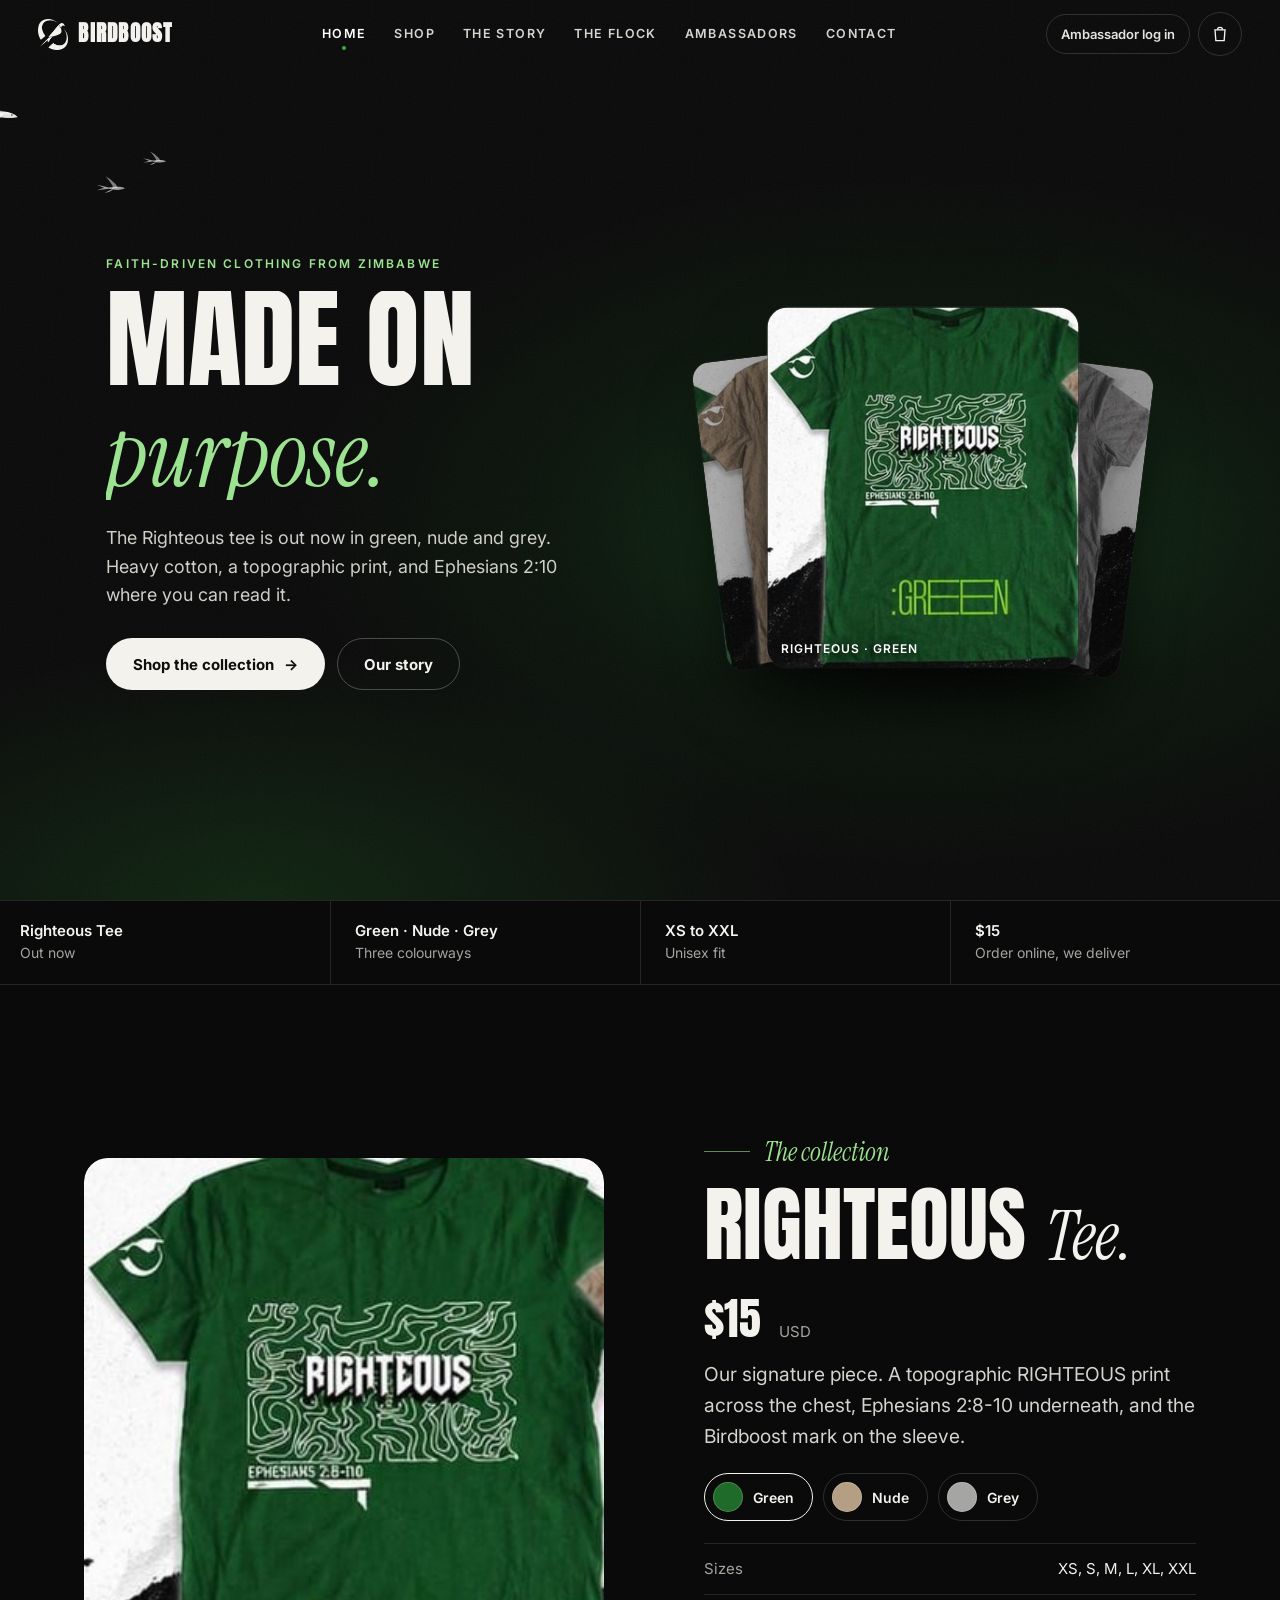
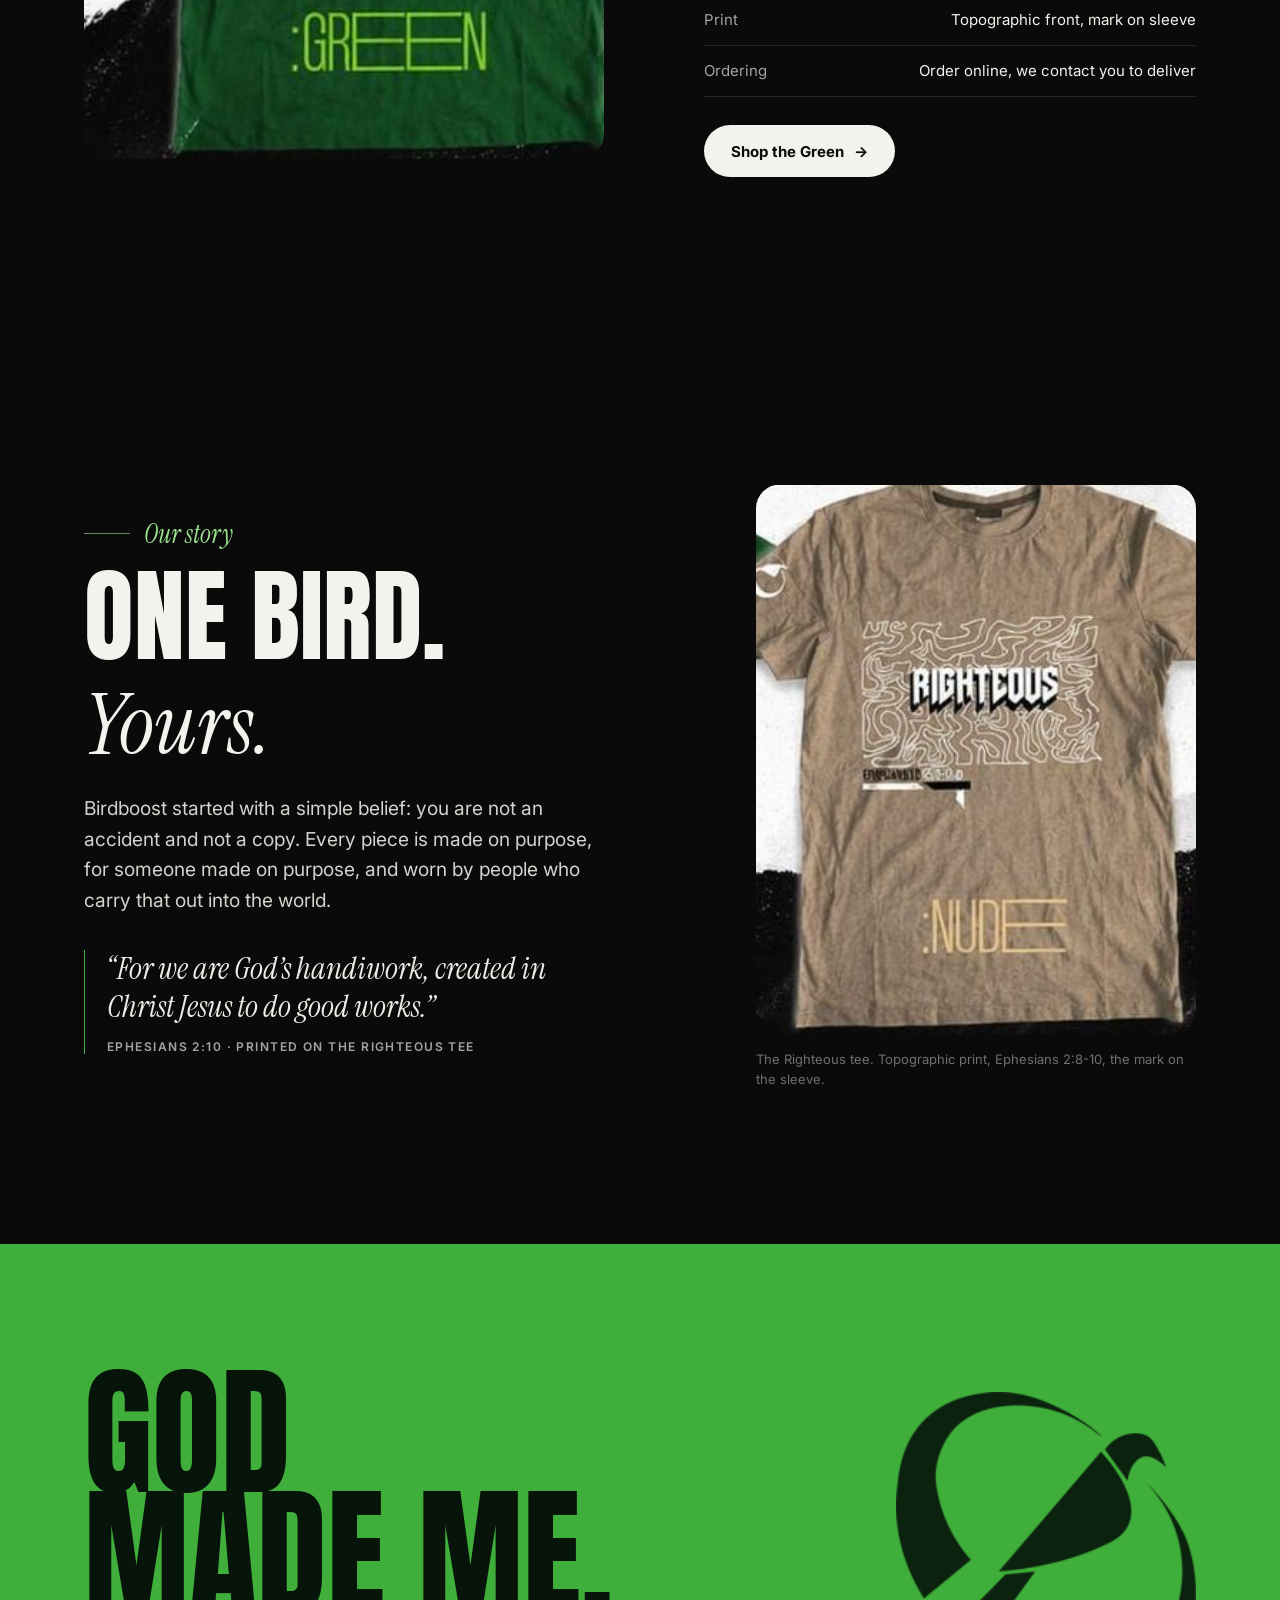
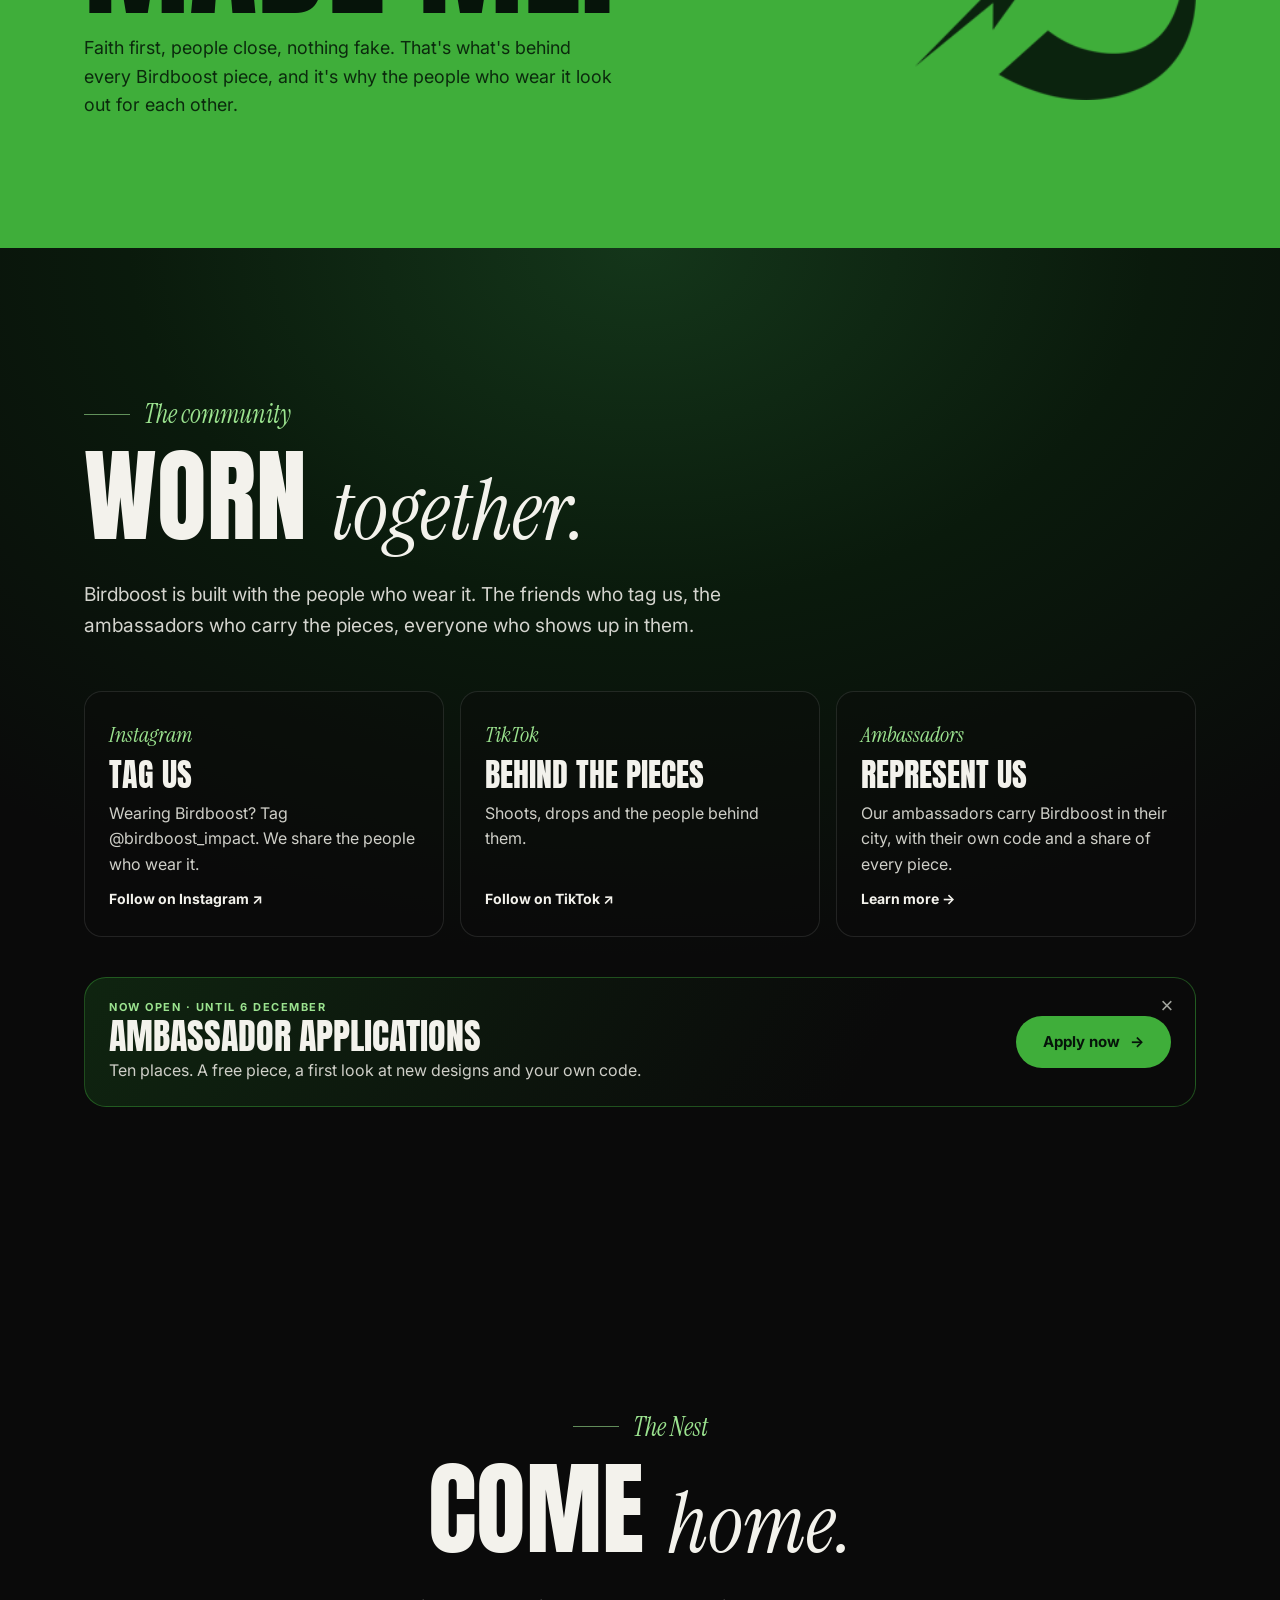
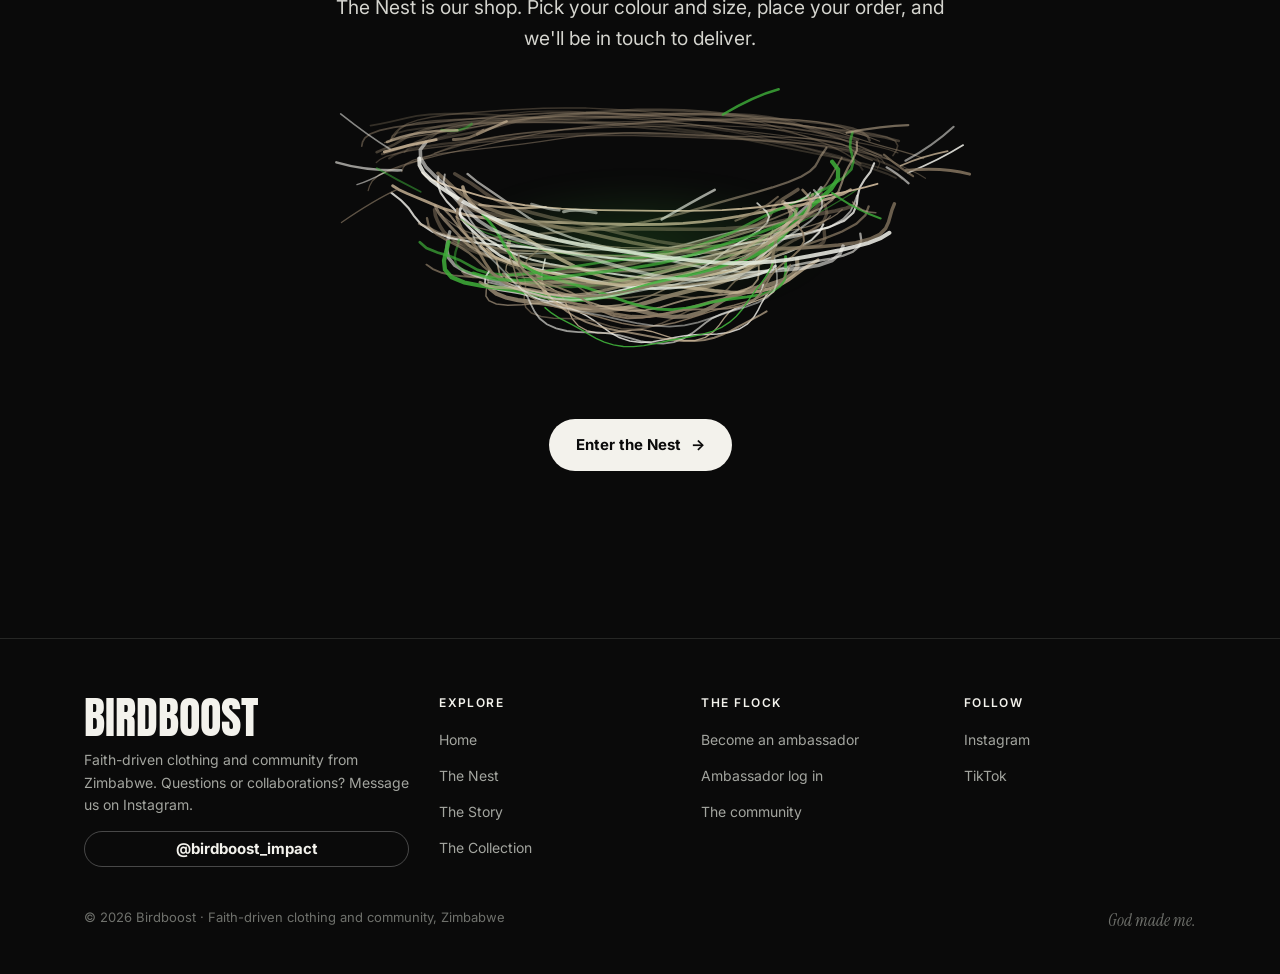
==== commit 9ca25486: "Refine the site: brand-led home, on-site ordering, calmer bird and flock - Home leads with Birdboost" ====
--- a/index.html
+++ b/index.html
@@ -3,11 +3,11 @@
 <head>
 <meta charset="utf-8">
 <meta name="viewport" content="width=device-width, initial-scale=1, viewport-fit=cover">
-<title>Birdboost · Enter the Flock</title>
-<meta name="description" content="Birdboost is faith-driven clothing and community from Zimbabwe. One bird is you. The flock is us. The nest is where the pieces live.">
+<title>Birdboost · Faith-driven clothing from Zimbabwe</title>
+<meta name="description" content="Birdboost is faith-driven clothing from Zimbabwe. The Righteous tee is out now in green, nude and grey.">
 <meta name="theme-color" content="#0a0a0a">
-<meta property="og:title" content="Birdboost · Enter the Flock">
-<meta property="og:description" content="Faith-driven clothing and community from Zimbabwe.">
+<meta property="og:title" content="Birdboost · Made on purpose">
+<meta property="og:description" content="Faith-driven clothing from Zimbabwe. The Righteous tee, out now.">
 <meta property="og:image" content="tees.jpg">
 <link rel="icon" href="assets/logo.png">
 <script>
@@ -21,40 +21,57 @@
 <link href="https://fonts.googleapis.com/css2?family=Anton&family=Instrument+Serif:ital@0;1&family=Inter:wght@400;600;700;800&display=swap" rel="stylesheet">
 <link rel="stylesheet" href="assets/bb.css">
 <style>
-/* ---------- opening ---------- */
-.open{position:relative;min-height:100svh;display:grid;align-items:center;padding:120px 0 70px;overflow:hidden;isolation:isolate}
-.open .sky{position:absolute;inset:0;z-index:-2;background:radial-gradient(70% 55% at 72% 62%,#14381a 0,#0b160c 38%,transparent 70%),radial-gradient(60% 40% at 20% 100%,#0f2410 0,transparent 70%),var(--bg)}
-.open .word{position:absolute;left:50%;top:50%;z-index:-1;transform:translate(-50%,-50%);font:400 clamp(120px,27vw,420px)/.8 var(--display);letter-spacing:.01em;color:transparent;-webkit-text-stroke:1px #ffffff12;white-space:nowrap;pointer-events:none;user-select:none}
-.open .horizon{position:absolute;left:0;right:0;bottom:22%;height:1px;background:linear-gradient(90deg,transparent,#3fae3a55 30%,#3fae3a55 70%,transparent);z-index:-1;transform-origin:center;animation:hz 2.2s var(--ease) .2s both}
-@keyframes hz{from{transform:scaleX(0)}}
-.ogrid{display:grid;grid-template-columns:minmax(0,1.1fr) minmax(0,.9fr);gap:clamp(24px,5vw,70px);align-items:center}
-.open h1{font:400 clamp(56px,7.6vw,124px)/.9 var(--display);text-transform:uppercase;margin:0 0 26px}
+/* ---------- opening: the brand and the clothes, first ---------- */
+.open{position:relative;min-height:100svh;display:grid;align-items:center;padding:110px 0 64px;overflow:hidden;isolation:isolate}
+.open .sky{position:absolute;inset:0;z-index:-2;background:radial-gradient(70% 55% at 72% 58%,#14381a 0,#0b160c 38%,transparent 70%),radial-gradient(60% 40% at 20% 100%,#0f2410 0,transparent 70%),var(--bg)}
+.ogrid{display:grid;grid-template-columns:minmax(0,1fr) minmax(0,1fr);gap:clamp(24px,5vw,70px);align-items:center}
+.eyebrow{font:600 12px var(--sans);letter-spacing:.18em;text-transform:uppercase;color:var(--g2);margin-bottom:20px;animation:fade 1s var(--ease) .1s both}
+.open h1{font:400 clamp(64px,8.6vw,140px)/.88 var(--display);text-transform:uppercase;margin:0 0 24px}
 .open h1 .ln{display:block;overflow:hidden;padding-bottom:.04em}
-.open h1 .ln>span{display:inline-block;animation:up 1.2s var(--ease) both}
-.open h1 .ln:nth-child(2)>span{animation-delay:.12s}.open h1 .ln:nth-child(3)>span{animation-delay:.24s}
-.open h1 .serif{font-size:.86em;color:var(--g2);padding-right:.1em}
+.open h1 .ln>span{display:inline-block;animation:up 1.1s var(--ease) both}
+.open h1 .ln:nth-child(2)>span{animation-delay:.1s}
+.open h1 .serif{font-size:.84em;color:var(--g2);padding-right:.1em}
 @keyframes up{from{transform:translateY(105%)}}
-.open .sub{font-size:clamp(17px,1.5vw,20px);color:#cfcfc8;max-width:30em;animation:fade 1.2s var(--ease) .6s both}
-.open .ctas{display:flex;gap:12px;flex-wrap:wrap;margin-top:30px;animation:fade 1.2s var(--ease) .8s both}
-@keyframes fade{from{opacity:0;transform:translateY(16px)}}
-.fan{position:relative;height:clamp(360px,46vw,560px);animation:fade 1.6s var(--ease) .35s both}
-.fan figure{position:absolute;margin:0;width:min(64%,370px);aspect-ratio:333/385;border-radius:20px;overflow:hidden;box-shadow:0 40px 80px -20px #000,0 0 0 1px #ffffff14;background:#111}
+.open .sub{font-size:clamp(17px,1.4vw,19px);color:#cfcfc8;max-width:28em;animation:fade 1.1s var(--ease) .5s both}
+.open .ctas{display:flex;gap:12px;flex-wrap:wrap;margin-top:28px;animation:fade 1.1s var(--ease) .65s both}
+@keyframes fade{from{opacity:0;transform:translateY(14px)}}
+.fan{position:relative;height:clamp(380px,44vw,580px);animation:fade 1.4s var(--ease) .3s both}
+.fan figure{position:absolute;margin:0;width:min(62%,370px);aspect-ratio:333/385;border-radius:20px;overflow:hidden;box-shadow:0 40px 80px -20px #000,0 0 0 1px #ffffff14;background:#111}
 .fan figure img{width:100%;height:100%;object-fit:cover}
 .fan .f1{left:50%;top:50%;transform:translate(-50%,-46%);z-index:3}
-.fan .f2{left:4%;top:50%;transform:translate(0,-42%) rotate(-7deg) scale(.86);z-index:2;filter:brightness(.7)}
-.fan .f3{right:4%;top:50%;transform:translate(0,-40%) rotate(7deg) scale(.86);z-index:1;filter:brightness(.6)}
-.fan figcaption{position:absolute;left:14px;bottom:12px;font:600 12px var(--sans);letter-spacing:.08em;text-transform:uppercase;color:#fff;text-shadow:0 1px 8px #000}
-.cue{position:absolute;left:50%;bottom:26px;transform:translateX(-50%);display:flex;flex-direction:column;align-items:center;gap:10px;font:600 11px var(--sans);letter-spacing:.2em;text-transform:uppercase;color:var(--mute);text-decoration:none;animation:fade 1s 1.6s both}
-.cue i{width:1px;height:44px;background:linear-gradient(var(--mute),transparent);animation:drip 2.4s ease-in-out infinite}
-@keyframes drip{0%{transform:scaleY(0);transform-origin:top}45%{transform:scaleY(1);transform-origin:top}55%{transform:scaleY(1);transform-origin:bottom}100%{transform:scaleY(0);transform-origin:bottom}}
+.fan .f2{left:3%;top:50%;transform:translate(0,-42%) rotate(-7deg) scale(.86);z-index:2;filter:brightness(.7)}
+.fan .f3{right:3%;top:50%;transform:translate(0,-40%) rotate(7deg) scale(.86);z-index:1;filter:brightness(.6)}
+.fan figcaption,.swipe figcaption{position:absolute;left:14px;bottom:12px;font:600 12px var(--sans);letter-spacing:.08em;text-transform:uppercase;color:#fff;text-shadow:0 1px 8px #000}
+.swipe{display:none}
 @supports (animation-timeline:scroll()){
-  .open .word{animation:drift linear both;animation-timeline:scroll();animation-range:0 100vh}
-  @keyframes drift{to{transform:translate(-50%,-30%)}}
   .fan{animation:lift linear both;animation-timeline:scroll();animation-range:0 100vh}
-  @keyframes lift{to{transform:translateY(-12%)}}
+  @keyframes lift{to{transform:translateY(-10%)}}
 }
 
-/* ---------- one bird ---------- */
+/* ---------- the strip ---------- */
+.strip{border-block:1px solid var(--line)}
+.strip ul{list-style:none;margin:0 auto;padding:0;display:grid;grid-template-columns:repeat(4,minmax(0,1fr))}
+.strip li{padding:20px 0;display:flex;flex-direction:column;gap:2px;font-size:14px;color:var(--mute)}
+.strip li+li{padding-left:24px;border-left:1px solid var(--line)}
+.strip b{font:600 15px var(--sans);color:var(--ink)}
+
+/* ---------- the collection ---------- */
+.coll .grid{display:grid;grid-template-columns:minmax(0,1.05fr) minmax(0,.95fr);gap:clamp(30px,6vw,90px);align-items:center}
+.stage{position:relative;aspect-ratio:333/385;max-width:520px;border-radius:24px;overflow:hidden;background:#111;box-shadow:0 30px 70px -30px #000}
+.stage img{position:absolute;inset:0;width:100%;height:100%;object-fit:cover;opacity:0;transform:scale(1.03);transition:opacity .6s var(--ease),transform 1.2s var(--ease)}
+.stage img.on{opacity:1;transform:none}
+.coll .h2{font-size:clamp(46px,6.4vw,96px)}
+.price{font:400 44px/1 var(--display);margin:6px 0 18px}
+.price small{font:400 15px var(--sans);color:var(--mute);margin-left:8px}
+.sw{display:flex;gap:10px;margin:22px 0 8px}
+.sw button{display:inline-flex;align-items:center;gap:10px;min-height:48px;padding:0 18px 0 8px;border-radius:999px;border:1px solid #ffffff26;background:none;color:var(--ink);font:600 14px var(--sans);cursor:pointer;transition:border-color .2s}
+.sw button i{width:30px;height:30px;border-radius:50%;background:var(--c);box-shadow:inset 0 0 0 1px #ffffff30}
+.sw button[aria-pressed=true]{border-color:var(--ink)}
+.facts{list-style:none;padding:0;margin:22px 0 28px;border-top:1px solid var(--line)}
+.facts li{display:flex;justify-content:space-between;gap:16px;padding:13px 0;border-bottom:1px solid var(--line);font-size:15px}
+.facts span{color:var(--mute)}
+
+/* ---------- story ---------- */
 .one .grid{display:grid;grid-template-columns:minmax(0,1fr) minmax(0,1fr);gap:clamp(30px,6vw,96px);align-items:center}
 .one figure{margin:0;position:relative}
 .one .frame{aspect-ratio:4/5;max-width:440px;margin-left:auto;background:#111}
@@ -63,153 +80,195 @@
 blockquote{margin:34px 0 0;padding:0 0 0 22px;border-left:1px solid var(--g);font:400 clamp(24px,2.4vw,32px)/1.25 var(--serif);font-style:italic;color:#ecebe4;max-width:22em}
 blockquote cite{display:block;margin-top:12px;font:600 12px var(--sans);font-style:normal;letter-spacing:.12em;text-transform:uppercase;color:var(--mute)}
 
-/* ---------- the flock ---------- */
+/* ---------- identity band ---------- */
+.ident{background:var(--g);color:#06140a;overflow:hidden;padding:clamp(70px,10vw,140px) 0}
+.ident .wrap{display:grid;grid-template-columns:minmax(0,1.3fr) minmax(0,.7fr);gap:40px;align-items:center}
+.ident h2{font:400 clamp(64px,11vw,170px)/.86 var(--display);text-transform:uppercase;margin:0 0 20px}
+.ident p{font-size:clamp(17px,1.4vw,19px);max-width:30em;color:#0b2a0d;margin:0}
+.ident .logo{width:100%;max-width:300px;height:auto;aspect-ratio:30/32;justify-self:end;color:#06140a;opacity:.9}
+
+/* ---------- community ---------- */
 .flockband{background:radial-gradient(80% 70% at 50% 0%,#14361a 0,#0a1a0c 50%,var(--bg) 100%);overflow:hidden}
 .flockband .h2{max-width:11em}
-.ways{display:grid;grid-template-columns:repeat(3,minmax(0,1fr));gap:16px;margin-top:56px}
-.way{position:relative;border:1px solid #ffffff1a;border-radius:var(--r);padding:28px 24px 26px;background:#0a0a0a66;display:flex;flex-direction:column;gap:10px;min-height:250px;text-decoration:none;transition:border-color .3s,transform .4s var(--ease)}
+.ways{display:grid;grid-template-columns:repeat(3,minmax(0,1fr));gap:16px;margin-top:50px}
+.way{position:relative;border:1px solid #ffffff1a;border-radius:var(--r);padding:28px 24px 26px;background:#0a0a0a66;display:flex;flex-direction:column;gap:10px;min-height:230px;text-decoration:none;transition:border-color .3s,transform .4s var(--ease)}
 a.way:hover{border-color:var(--g);transform:translateY(-4px)}
 .way .n{font:400 22px var(--serif);font-style:italic;color:var(--g2)}
-.way h3{font:400 34px/1 var(--display);text-transform:uppercase}
+.way h3{font:400 32px/1 var(--display);text-transform:uppercase;overflow-wrap:anywhere}
 .way p{color:#cfcfc8;margin:0}
 .way .go{margin-top:auto;font-weight:700;font-size:14px;color:var(--ink)}
+.promo-wrap{margin-top:40px}
 
 /* ---------- the nest ---------- */
 .nestch{text-align:center}
 .nestch .lede{margin:0 auto}
-.nestart{position:relative;max-width:720px;margin:20px auto 0}
+.nestart{position:relative;max-width:640px;margin:10px auto 0}
 .nestart svg{width:100%;height:auto;overflow:visible}
 .nestart .rim{position:absolute;left:30%;right:30%;top:30%;height:2px}
 .nestart .glow{position:absolute;left:20%;right:20%;top:35%;height:40%;background:radial-gradient(closest-side,#3fae3a30,transparent);filter:blur(10px)}
-.pieces{display:grid;grid-template-columns:repeat(3,minmax(0,1fr));gap:18px;margin-top:60px;text-align:left}
-.piece{text-decoration:none;display:block}
-.piece .ph{aspect-ratio:333/385;border-radius:16px;overflow:hidden;background:#111}
-.piece img{width:100%;height:100%;object-fit:cover;transition:transform 1.2s var(--ease)}
-.piece:hover img{transform:scale(1.05)}
-.piece .t{display:flex;justify-content:space-between;gap:10px;margin-top:12px;font-weight:600}
-.piece .t span{color:var(--mute);font-weight:400}
-
-/* ---------- the journey ---------- */
-.journey .grid{display:grid;grid-template-columns:minmax(0,.9fr) minmax(0,1.1fr);gap:clamp(30px,6vw,90px)}
-.steps{list-style:none;margin:0;padding:0;border-top:1px solid var(--line)}
-.steps li{display:grid;grid-template-columns:150px minmax(0,1fr);gap:20px;padding:24px 0;border-bottom:1px solid var(--line)}
-.steps b{font:400 26px/1.05 var(--display);text-transform:uppercase;color:var(--g)}
-.steps h3{font:700 18px var(--sans);margin:0 0 4px}
-.steps p{margin:0;color:var(--mute)}
-.count{display:flex;gap:10px;margin-top:30px;flex-wrap:wrap}
-.count div{min-width:84px;padding:12px 14px;border:1px solid var(--line);border-radius:14px;text-align:center}
-.count b{display:block;font:400 40px/1 var(--display)}
-.count span{font-size:12px;color:var(--mute)}
 
 @media(max-width:860px){
-  .ogrid,.one .grid,.journey .grid{grid-template-columns:minmax(0,1fr)}
-  .open{padding-top:130px}
-  .fan{height:340px;order:2}
-  .one .frame{margin:0 auto}
-  .one figcaption{margin:12px auto 0}
-  .ways,.pieces{grid-template-columns:minmax(0,1fr)}
-  .pieces{grid-template-columns:repeat(3,minmax(0,1fr));gap:10px}
-  .piece .t{flex-direction:column;gap:0;font-size:14px}
-  .way{min-height:0}
+  .ogrid,.one .grid,.coll .grid,.ident .wrap{grid-template-columns:minmax(0,1fr)}
+  .open{min-height:0;padding:92px 0 36px;align-items:start}
+  .open h1{font-size:clamp(58px,17vw,96px);margin-bottom:16px}
+  .eyebrow{margin-bottom:14px}
+  .fan{display:none}
+  .swipe{display:flex;gap:12px;overflow-x:auto;scroll-snap-type:x mandatory;margin:28px -20px 0;padding:0 20px 6px;scrollbar-width:none;-webkit-overflow-scrolling:touch}
+  .swipe::-webkit-scrollbar{display:none}
+  .swipe a{position:relative;flex:0 0 78%;scroll-snap-align:center;aspect-ratio:333/385;border-radius:18px;overflow:hidden;background:#111;box-shadow:0 0 0 1px #ffffff14}
+  .swipe img{width:100%;height:100%;object-fit:cover}
+  .open .ctas{margin-top:22px}
+  .swipe{margin-top:26px}
+  .open .ctas .btn{flex:1 1 100%}
+  .strip ul{grid-template-columns:repeat(2,minmax(0,1fr))}
+  .strip li{padding:16px 0}
+  .strip li+li{padding-left:0;border-left:0}
+  .strip li:nth-child(even){padding-left:18px;border-left:1px solid var(--line)}
+  .strip li:nth-child(n+3){border-top:1px solid var(--line)}
+  .stage{max-width:none}
+  .coll .info{order:2}
+  .sw{flex-wrap:wrap}
+  .coll .btn{width:100%}
+  .one .frame{margin:0 auto;max-width:none}
+  .one figcaption{margin:12px 0 0}
+  .ident .logo{display:none}
+  .ways{grid-template-columns:minmax(0,1fr);margin-top:32px;gap:12px}
+  .way{min-height:0;padding:22px 20px}
 }
-@media(max-width:520px){.steps li{grid-template-columns:minmax(0,1fr);gap:6px}.cue{display:none}.fan figure{width:58%}}
 </style>
 </head>
-<body class="grain" data-bird="solo" data-bird-delay="1100">
-<header class="nav"><div class="announce" data-until="2026-12-06T23:59:00+02:00">Only 10 ambassador spots. Applications close 6 December. <a href="flock/">Join the Flock</a></div>
+<body class="grain" data-bird="solo" data-bird-delay="1400">
+<header class="nav">
   <div class="in">
     <a class="brand" href="./" aria-label="Birdboost home"><span class="logo" aria-hidden="true"></span><b>BIRDBOOST</b></a>
-    <nav aria-label="Main"><ul class="links" id="links"><li><a href="./" aria-current="page">Home</a></li><li><a href="nest/">Shop</a></li><li><a href="#story">The Story</a></li><li><a href="#flock">The Flock</a></li><li><a href="flock/">Ambassadors</a></li><li><a href="#contact">Contact</a></li></ul></nav>
-    <div class="navr"><span data-me-slot></span><a class="cartbtn" href="nest/#cart" aria-label="Cart"><svg viewBox="0 0 24 24" fill="none" stroke="currentColor" stroke-width="1.6" aria-hidden="true"><path d="M6 7h12l-1 13H7L6 7z"/><path d="M9 7a3 3 0 016 0"/></svg><b data-cart-count></b></a><button class="menubtn" type="button" aria-expanded="false" aria-controls="links" aria-label="Menu"><i></i></button></div>
+    <nav aria-label="Main" class="menu" id="menu"><ul class="links"><li><a href="./" aria-current="page">Home</a></li><li><a href="nest/">Shop</a></li><li><a href="#story">The Story</a></li><li><a href="#flock">The Flock</a></li><li><a href="flock/">Ambassadors</a></li><li><a href="#contact">Contact</a></li></ul>
+      <div class="menu-foot"><span data-me-slot-m></span><a href="https://www.instagram.com/birdboost_impact" target="_blank" rel="noopener">Instagram</a><a href="https://www.tiktok.com/@official_birdboost.inc" target="_blank" rel="noopener">TikTok</a></div></nav>
+    <div class="navr"><span data-me-slot></span><a class="cartbtn" href="nest/#cart" aria-label="Cart"><svg viewBox="0 0 24 24" fill="none" stroke="currentColor" stroke-width="1.6" aria-hidden="true"><path d="M6 7h12l-1 13H7L6 7z"/><path d="M9 7a3 3 0 016 0"/></svg><b data-cart-count></b></a><button class="menubtn" type="button" aria-expanded="false" aria-controls="menu" aria-label="Menu"><i></i></button></div>
   </div>
 </header>
 
 <main>
 <section class="open" aria-labelledby="h1">
-  <div class="sky"></div><div class="word" aria-hidden="true">BIRDBOOST</div><div class="horizon"></div>
+  <div class="sky"></div>
   <div class="wrap ogrid">
     <div>
-      <h1 id="h1"><span class="ln"><span>Every flock</span></span><span class="ln"><span>starts with</span></span><span class="ln"><span class="serif">one.</span></span></h1>
-      <p class="sub">Birdboost is faith-driven clothing and community from Zimbabwe. Made for the one who moves first, and for everyone who moves with them.</p>
-      <div class="ctas"><a class="btn w" href="nest/">Enter the Nest <span class="arr">→</span></a><a class="btn o" href="flock/">Join the Flock</a></div>
+      <div class="eyebrow">Faith-driven clothing from Zimbabwe</div>
+      <h1 id="h1"><span class="ln"><span>Made on</span></span><span class="ln"><span class="serif">purpose.</span></span></h1>
+      <p class="sub">The Righteous tee is out now in green, nude and grey. Heavy cotton, a topographic print, and Ephesians 2:10 where you can read it.</p>
+      <div class="ctas"><a class="btn w" href="nest/">Shop the collection <span class="arr">→</span></a><a class="btn o" href="#story">Our story</a></div>
+      <div class="swipe" aria-label="The Righteous tee in three colours">
+        <a href="nest/#righteous-green"><img src="assets/img/righteous-green.jpg" alt="The Righteous tee in green" width="333" height="385"><figcaption>Green · $15</figcaption></a>
+        <a href="nest/#righteous-nude"><img src="assets/img/righteous-nude.jpg" alt="The Righteous tee in nude" width="333" height="385" loading="lazy"><figcaption>Nude · $15</figcaption></a>
+        <a href="nest/#righteous-grey"><img src="assets/img/righteous-grey.jpg" alt="The Righteous tee in grey" width="333" height="385" loading="lazy"><figcaption>Grey · $15</figcaption></a>
+      </div>
     </div>
     <div class="fan" aria-label="The Righteous tee in green, nude and grey">
       <figure class="f2"><img src="assets/img/righteous-nude.jpg" alt="" width="333" height="385"></figure>
       <figure class="f3"><img src="assets/img/righteous-grey.jpg" alt="" width="333" height="385"></figure>
-      <figure class="f1" data-perch="0.72"><img src="assets/img/righteous-green.jpg" alt="The Righteous tee in green" width="333" height="385"><figcaption>Righteous · Green</figcaption></figure>
-    </div>
-  </div>
-  <a class="cue" href="#story">Scroll<i></i></a>
+      <figure class="f1" data-perch="0.72" data-perch-desktop><img src="assets/img/righteous-green.jpg" alt="The Righteous tee in green" width="333" height="385"><figcaption>Righteous · Green</figcaption></figure>
+    </div>
+  </div>
+</section>
+
+<section class="strip" aria-label="At a glance">
+  <ul class="wrap">
+    <li><b>Righteous Tee</b>Out now</li>
+    <li><b>Green · Nude · Grey</b>Three colourways</li>
+    <li><b>XS to XXL</b>Unisex fit</li>
+    <li><b>$15</b>Order online, we deliver</li>
+  </ul>
+</section>
+
+<section class="chap coll" id="collection" aria-labelledby="h-coll">
+  <div class="wrap grid">
+    <div class="stage reveal-img" data-perch="0.82" data-perch-scale="0.9" id="stage">
+      <img class="on" data-c="green" src="assets/img/righteous-green.jpg" alt="The Righteous tee in green" loading="lazy" width="333" height="385">
+      <img data-c="nude" src="assets/img/righteous-nude.jpg" alt="The Righteous tee in nude" loading="lazy" width="333" height="385">
+      <img data-c="grey" src="assets/img/righteous-grey.jpg" alt="The Righteous tee in grey" loading="lazy" width="333" height="385">
+    </div>
+    <div class="info">
+      <div class="kicker rv">The collection</div>
+      <h2 class="h2 rv" id="h-coll">Righteous <span class="serif">Tee.</span></h2>
+      <div class="price rv d1">$15 <small>USD</small></div>
+      <p class="lede rv d1">Our signature piece. A topographic RIGHTEOUS print across the chest, Ephesians 2:8-10 underneath, and the Birdboost mark on the sleeve.</p>
+      <div class="sw rv d2" role="group" aria-label="Colour">
+        <button type="button" aria-pressed="true" data-c="green" style="--c:#1f6b2a"><i></i>Green</button>
+        <button type="button" aria-pressed="false" data-c="nude" style="--c:#b49f84"><i></i>Nude</button>
+        <button type="button" aria-pressed="false" data-c="grey" style="--c:#a5a6a3"><i></i>Grey</button>
+      </div>
+      <ul class="facts rv d2">
+        <li><span>Sizes</span>XS, S, M, L, XL, XXL</li>
+        <li><span>Print</span>Topographic front, mark on sleeve</li>
+        <li><span>Ordering</span>Order online, we contact you to deliver</li>
+      </ul>
+      <a class="btn w rv d3" id="shopc" href="nest/#righteous-green">Shop the Green <span class="arr">→</span></a>
+    </div>
+  </div>
 </section>
 
 <section class="chap one" id="story" aria-labelledby="h-one">
   <div class="wrap grid">
     <div>
-      <div class="kicker rv">One bird</div>
-      <h2 class="h2 rv" id="h-one">The <span class="serif">individual.</span></h2>
-      <p class="lede rv d1">Before there's a flock, there's you. Not an accident and not a copy. Every Birdboost piece starts there: made on purpose, for someone made on purpose.</p>
+      <div class="kicker rv">Our story</div>
+      <h2 class="h2 rv" id="h-one">One bird. <span class="serif">Yours.</span></h2>
+      <p class="lede rv d1">Birdboost started with a simple belief: you are not an accident and not a copy. Every piece is made on purpose, for someone made on purpose, and worn by people who carry that out into the world.</p>
       <blockquote class="rv d2">“For we are God’s handiwork, created in Christ Jesus to do good works.”<cite>Ephesians 2:10 · printed on the Righteous tee</cite></blockquote>
     </div>
     <figure>
-      <div class="frame reveal-img" data-perch="0.18" data-perch-scale="0.9"><img src="assets/img/righteous-green.jpg" alt="Close look at the Righteous tee in green, with the topographic print and Ephesians reference" loading="lazy" width="333" height="385"></div>
+      <div class="frame reveal-img" data-perch="0.2" data-perch-scale="0.9"><img src="assets/img/righteous-nude.jpg" alt="The Righteous tee in nude, with the topographic print" loading="lazy" width="333" height="385"></div>
       <figcaption>The Righteous tee. Topographic print, Ephesians 2:8-10, the mark on the sleeve.</figcaption>
     </figure>
   </div>
 </section>
 
-<section class="chap flockband" id="flock" aria-labelledby="h-flock" data-flyby="9">
+<section class="ident" aria-labelledby="h-id">
   <div class="wrap">
-    <div class="kicker rv">The flock</div>
-    <h2 class="h2 rv" id="h-flock">One flies fast. <span class="serif">Together we fly far.</span></h2>
-    <p class="lede rv d1">Birdboost is built with the people who wear it. The friends who tag us, the ambassadors who carry the drop, everyone who shows up. You don't watch this brand. You move with it.</p>
+    <div>
+      <h2 id="h-id" class="rv">God<br>made me.</h2>
+      <p class="rv d1">Faith first, people close, nothing fake. That's what's behind every Birdboost piece, and it's why the people who wear it look out for each other.</p>
+    </div>
+    <span class="logo" aria-hidden="true"></span>
+  </div>
+</section>
+
+<section class="chap flockband" id="flock" aria-labelledby="h-flock" data-flyby="7">
+  <div class="wrap">
+    <div class="kicker rv">The community</div>
+    <h2 class="h2 rv" id="h-flock">Worn <span class="serif">together.</span></h2>
+    <p class="lede rv d1">Birdboost is built with the people who wear it. The friends who tag us, the ambassadors who carry the pieces, everyone who shows up in them.</p>
     <div class="ways">
-      <div class="way rv"><span class="n">Wear it</span><h3>Be seen</h3><p>Put the piece on and go live your life in it. That's the whole campaign.</p></div>
-      <a class="way rv d1" href="https://www.instagram.com/birdboost_impact" target="_blank" rel="noopener"><span class="n">Tag us</span><h3>@birdboost_impact</h3><p>Post in Birdboost and tag us on Instagram or TikTok. We share the flock.</p><span class="go">Follow on Instagram ↗</span></a>
-      <a class="way rv d2" href="flock/" data-perch="0.8"><span class="n">Lead it</span><h3>Become an ambassador</h3><p>Ten places in the first flock. Free piece, first look at new designs, your own code.</p><span class="go">Join the Flock →</span></a>
+      <a class="way rv" href="https://www.instagram.com/birdboost_impact" target="_blank" rel="noopener"><span class="n">Instagram</span><h3>Tag us</h3><p>Wearing Birdboost? Tag @birdboost_impact. We share the people who wear it.</p><span class="go">Follow on Instagram ↗</span></a>
+      <a class="way rv d1" href="https://www.tiktok.com/@official_birdboost.inc" target="_blank" rel="noopener"><span class="n">TikTok</span><h3>Behind the pieces</h3><p>Shoots, drops and the people behind them.</p><span class="go">Follow on TikTok ↗</span></a>
+      <a class="way rv d2" href="flock/" data-perch="0.8" data-perch-desktop><span class="n">Ambassadors</span><h3>Represent us</h3><p>Our ambassadors carry Birdboost in their city, with their own code and a share of every piece.</p><span class="go">Learn more →</span></a>
+    </div>
+    <div class="promo-wrap">
+      <aside class="promo rv" data-promo="amb-2026" data-until="2026-12-06T23:59:00+02:00" aria-label="Ambassador applications">
+        <div class="grow"><div class="tag">Now open · until 6 December</div><h3>Ambassador applications</h3><p>Ten places. A free piece, a first look at new designs and your own code.</p></div>
+        <a class="btn g" href="flock/">Apply now <span class="arr">→</span></a>
+        <button class="close" type="button" aria-label="Hide this">×</button>
+      </aside>
     </div>
   </div>
 </section>
 
 <section class="chap nestch" id="nest" aria-labelledby="h-nest">
   <div class="wrap">
-    <div class="kicker rv" style="justify-content:center">The nest</div>
-    <h2 class="h2 rv" id="h-nest">Where the flock <span class="serif">returns.</span></h2>
-    <p class="lede rv d1">The nest isn't just where birds live. It's where Birdboost's pieces come together.</p>
+    <div class="kicker rv" style="justify-content:center">The Nest</div>
+    <h2 class="h2 rv" id="h-nest">Come <span class="serif">home.</span></h2>
+    <p class="lede rv d1">The Nest is our shop. Pick your colour and size, place your order, and we'll be in touch to deliver.</p>
     <div class="nestart" data-draw><div class="glow"></div><svg data-nest role="img" aria-label="A woven nest"></svg><span class="rim" data-perch="0.5" data-perch-scale="0.85"></span></div>
-    <div class="pieces">
-      <a class="piece rv" href="nest/#righteous-green"><div class="ph"><img src="assets/img/righteous-green.jpg" alt="Righteous tee, green" loading="lazy" width="333" height="385"></div><div class="t">Righteous Tee <span>Green</span></div></a>
-      <a class="piece rv d1" href="nest/#righteous-nude"><div class="ph"><img src="assets/img/righteous-nude.jpg" alt="Righteous tee, nude" loading="lazy" width="333" height="385"></div><div class="t">Righteous Tee <span>Nude</span></div></a>
-      <a class="piece rv d2" href="nest/#righteous-grey"><div class="ph"><img src="assets/img/righteous-grey.jpg" alt="Righteous tee, grey" loading="lazy" width="333" height="385"></div><div class="t">Righteous Tee <span>Grey</span></div></a>
-    </div>
-    <p style="margin-top:44px"><a class="btn w" href="nest/">Enter the Nest <span class="arr">→</span></a></p>
-  </div>
-</section>
-
-<section class="chap journey" id="journey" aria-labelledby="h-j">
-  <div class="wrap grid">
-    <div>
-      <div class="kicker rv">The journey</div>
-      <h2 class="h2 rv" id="h-j">Where we're <span class="serif">headed.</span></h2>
-      <p class="lede rv d1">Birdboost is a way of moving through the world: faith first, people close, nothing fake. Here's the road to the first drop.</p>
-      <div class="count rv d2" id="count" role="timer" aria-label="Time until the drop on 28 December"><div><b id="cd">–</b><span>days</span></div><div><b id="ch">–</b><span>hours</span></div><div><b id="cm">–</b><span>minutes</span></div></div>
-    </div>
-    <ol class="steps">
-      <li class="rv"><b>6 Dec</b><div><h3>The first flock is chosen</h3><p>Ambassador applications close. Ten people get a place.</p></div></li>
-      <li class="rv d1"><b>December</b><div><h3>Shoot day</h3><p>The ambassadors and the team, together, in the first pieces.</p></div></li>
-      <li class="rv d2" data-perch="0.9" data-perch-scale="0.8"><b>28 Dec</b><div><h3>The drop goes live</h3><p>The first Birdboost drop opens to everyone. Limited stock.</p></div></li>
-      <li class="rv d3"><b>Then</b><div><h3>The flock grows</h3><p>Every piece worn brings someone new in. That's how a movement travels.</p></div></li>
-    </ol>
+    <p style="margin-top:28px"><a class="btn w" href="nest/">Enter the Nest <span class="arr">→</span></a></p>
   </div>
 </section>
 </main>
 
 <footer class="foot" id="contact"><div class="wrap">
   <div class="cols">
-    <div><div class="big">Talk to the flock</div><p>Orders, sizes, collaborations or just to say hi. A real person from Birdboost answers on WhatsApp.</p>
-      <a class="btn g" href="https://wa.me/263713875931" target="_blank" rel="noopener">WhatsApp +263 71 387 5931</a></div>
-    <div><h4>Explore</h4><a href="./">Home</a><a href="nest/">The Nest</a><a href="./#story" >The Story</a><a href="./#journey">The Journey</a></div>
+    <div><div class="big">Birdboost</div><p>Faith-driven clothing and community from Zimbabwe. Questions or collaborations? Message us on Instagram.</p>
+      <a class="btn o" href="https://www.instagram.com/birdboost_impact" target="_blank" rel="noopener">@birdboost_impact</a></div>
+    <div><h4>Explore</h4><a href="./">Home</a><a href="nest/">The Nest</a><a href="./#story" >The Story</a><a href="./#collection">The Collection</a></div>
     <div><h4>The Flock</h4><a href="flock/">Become an ambassador</a><a href="portal/">Ambassador log in</a><a href="./#flock">The community</a></div>
-    <div><h4>Follow</h4><a href="https://www.instagram.com/birdboost_impact" target="_blank" rel="noopener">Instagram</a><a href="https://www.tiktok.com/@official_birdboost.inc" target="_blank" rel="noopener">TikTok</a><a href="https://wa.me/263713875931" target="_blank" rel="noopener">WhatsApp</a></div>
+    <div><h4>Follow</h4><a href="https://www.instagram.com/birdboost_impact" target="_blank" rel="noopener">Instagram</a><a href="https://www.tiktok.com/@official_birdboost.inc" target="_blank" rel="noopener">TikTok</a></div>
   </div>
   <div class="fine"><span>© <span data-year>2026</span> Birdboost · Faith-driven clothing and community, Zimbabwe</span><span class="serif" style="font-size:17px">God made me.</span></div>
 </div></footer>
@@ -218,14 +277,15 @@
 <script src="assets/bird.js"></script>
 <script>
 {
-  const DROP = Date.parse('2026-12-28T00:00:00+02:00');
-  const $ = (id) => document.getElementById(id);
-  const tick = () => {
-    const ms = Math.max(0, DROP - Date.now());
-    if (!ms) { $('count').innerHTML = '<div style="text-align:left"><b style="font-size:28px">The drop is live</b><span>Find it in the Nest.</span></div>'; return clearInterval(t); }
-    $('cd').textContent = Math.floor(ms / 864e5); $('ch').textContent = Math.floor(ms % 864e5 / 36e5); $('cm').textContent = Math.floor(ms % 36e5 / 6e4);
-  };
-  const t = setInterval(tick, 30000); tick();
+  /* The collection: switch colourway without leaving the page. */
+  const stage = document.getElementById('stage'), shop = document.getElementById('shopc');
+  document.querySelectorAll('.sw button').forEach((b) => b.addEventListener('click', () => {
+    const c = b.dataset.c;
+    document.querySelectorAll('.sw button').forEach((x) => x.setAttribute('aria-pressed', x === b));
+    stage.querySelectorAll('img').forEach((i) => i.classList.toggle('on', i.dataset.c === c));
+    shop.href = 'nest/#righteous-' + c;
+    shop.firstChild.textContent = 'Shop the ' + b.textContent.trim() + ' ';
+  }));
 }
 </script>
 </body>
--- a/assets/bb.css
+++ b/assets/bb.css
@@ -31,7 +31,7 @@
 .nav.solid{background:rgba(10,10,10,.78);-webkit-backdrop-filter:blur(14px) saturate(1.2);backdrop-filter:blur(14px) saturate(1.2);border-bottom-color:#ffffff12}
 .nav .in{display:flex;align-items:center;gap:18px;min-height:68px;max-width:1400px;margin:0 auto;padding:0 max(3vw,16px)}
 .brand{display:inline-flex;align-items:center;gap:10px;text-decoration:none;font-family:var(--display);font-size:21px;letter-spacing:.06em;min-height:44px}
-.nav nav{margin:0 auto}
+.nav nav.menu{margin:0 auto}
 .links{display:flex;gap:2px;margin:0;list-style:none;padding:0}
 .links a{display:inline-flex;align-items:center;min-height:44px;padding:0 13px;text-decoration:none;font:600 12.5px/1 var(--sans);letter-spacing:.11em;text-transform:uppercase;color:#d6d6d0;border-radius:999px;transition:color .2s}
 .links a:hover,.links a[aria-current=page]{color:#fff}
@@ -51,21 +51,27 @@
 .menubtn i::before,.menubtn i::after{content:"";position:absolute;left:0;width:18px;height:1.5px;background:currentColor;transition:transform .3s}
 .menubtn i::before{top:-6px}.menubtn i::after{top:6px}
 .menu-open .menubtn i{background:none}.menu-open .menubtn i::before{transform:translateY(6px) rotate(45deg)}.menu-open .menubtn i::after{transform:translateY(-6px) rotate(-45deg)}
+.menu-foot{display:none}
 @media(max-width:1020px){
-  .links{position:fixed;inset:0;z-index:-1;flex-direction:column;justify-content:center;gap:4px;padding:90px 8vw 40px;margin:0;background:radial-gradient(90% 70% at 80% 10%,#123015,#0a0a0a 70%);opacity:0;visibility:hidden;transition:opacity .35s,visibility .35s}
-  .menu-open .links{opacity:1;visibility:visible}
-  .links a{font:400 clamp(40px,11vw,64px)/1.05 var(--display);letter-spacing:.01em;padding:4px 0;color:#f3f2ec;min-height:0}
-  .links a[aria-current=page]{color:var(--g)}.links a[aria-current=page]::after{display:none}
+  .nav .in{min-height:60px;gap:10px;justify-content:space-between}
+  .nav nav.menu{position:fixed;inset:0;z-index:-1;margin:0;display:flex;flex-direction:column;justify-content:space-between;padding:calc(86px + env(safe-area-inset-top)) 7vw calc(28px + env(safe-area-inset-bottom));background:#0a0a0a;opacity:0;visibility:hidden;transition:opacity .3s,visibility .3s;overflow-y:auto}
+  .nav nav.menu::before{content:"";position:absolute;inset:0;z-index:-1;background:radial-gradient(90% 60% at 85% 0%,#14361a,transparent 70%)}
+  .menu-open .nav nav.menu{opacity:1;visibility:visible}
+  .links{flex-direction:column;gap:0}
+  .links li{overflow:hidden;border-bottom:1px solid #ffffff12}
+  .links a{display:flex;justify-content:space-between;font:400 clamp(34px,10vw,52px)/1 var(--display);letter-spacing:.01em;padding:14px 0;color:#f3f2ec;min-height:0;text-transform:uppercase;transform:translateY(100%);transition:transform .5s var(--ease)}
+  .links a::after{display:none!important}
+  .links a[aria-current=page]{color:var(--g)}
+  .menu-open .links a{transform:none}
+  .menu-open .links li:nth-child(2) a{transition-delay:.04s}.menu-open .links li:nth-child(3) a{transition-delay:.08s}.menu-open .links li:nth-child(4) a{transition-delay:.12s}.menu-open .links li:nth-child(5) a{transition-delay:.16s}.menu-open .links li:nth-child(6) a{transition-delay:.2s}
+  .menu-foot{display:flex;flex-wrap:wrap;gap:10px;align-items:center;margin-top:28px}
+  .menu-foot a{display:inline-flex;align-items:center;min-height:44px;padding:0 16px;border-radius:999px;border:1px solid #ffffff26;text-decoration:none;font:600 14px var(--sans)}
+  .menu-foot [data-me-slot-m]{flex-basis:100%}
+  .menu-foot [data-me-slot-m] a{width:100%;justify-content:center;min-height:52px;font-size:15px}
   .menubtn{display:inline-grid}
-  .nav .in{justify-content:space-between}
-  .navr{margin-left:auto}
+  .navr [data-me-slot]{display:none}
+  .menu-open{overflow:hidden}
 }
-.pill-link .short{display:none}
-@media(max-width:520px){.pill-link .long{display:none}.pill-link .short{display:inline}.brand b{display:none}}
-
-.announce{background:var(--g);color:#06140a;text-align:center;font:600 13.5px/1.4 var(--sans);padding:8px 16px;overflow:hidden;max-height:60px;transition:max-height .4s var(--ease),padding .4s}
-.announce a{font-weight:800;text-decoration:underline;text-underline-offset:3px}
-.nav.solid .announce,.menu-open .announce{max-height:0;padding-block:0}
 
 /* ---------- buttons ---------- */
 .btn{display:inline-flex;align-items:center;justify-content:center;gap:10px;min-height:52px;padding:0 26px;border-radius:999px;border:1px solid transparent;font:700 15px var(--sans);text-decoration:none;cursor:pointer;transition:transform .25s var(--ease),background .25s,border-color .25s,color .25s;white-space:nowrap}
@@ -81,7 +87,7 @@
 .btn[disabled]{opacity:.55;cursor:default}
 
 /* ---------- chapters ---------- */
-.chap{position:relative;padding:clamp(90px,14vw,180px) 0}
+.chap{position:relative;padding:clamp(76px,12vw,170px) 0}
 .kicker{display:flex;align-items:center;gap:14px;font:400 clamp(20px,2.2vw,26px)/1 var(--serif);font-style:italic;color:var(--g2);margin-bottom:22px}
 .kicker::before{content:"";width:46px;height:1px;background:currentColor;opacity:.6}
 .h2{font:400 clamp(46px,8vw,112px)/.92 var(--display);text-transform:uppercase;text-wrap:balance;margin:0 0 26px}
@@ -127,3 +133,22 @@
 [data-draw].in svg[data-nest] path,svg[data-nest].in path{stroke-dashoffset:0}
 .menu-open .nav{-webkit-backdrop-filter:none;backdrop-filter:none;background:none;border-bottom-color:transparent}
 @media(prefers-reduced-motion:reduce){svg[data-nest] path{stroke-dashoffset:0}}
+
+/* ---------- phones: designed for the hand ---------- */
+@media(max-width:760px){
+  body{font-size:16px}
+  .wrap{padding:0 20px}
+  .btn{min-height:52px;padding:0 22px;font-size:16px}
+  .h2{font-size:clamp(42px,12.5vw,64px);margin-bottom:18px}
+  .lede{font-size:17px}
+  .kicker{font-size:20px;margin-bottom:14px}
+  .foot{padding-top:44px}
+  .foot .fine{margin-top:28px}
+}
+/* campaign promo: a removable block, never the identity of a page */
+.promo{position:relative;border:1px solid #3fae3a66;background:linear-gradient(120deg,#0f2410,#0a0a0a 70%);border-radius:22px;padding:22px 24px;display:flex;align-items:center;gap:18px;flex-wrap:wrap}
+.promo .tag{font:700 11px var(--sans);letter-spacing:.14em;text-transform:uppercase;color:var(--g2)}
+.promo h3{font:400 clamp(26px,3vw,36px)/1 var(--display);text-transform:uppercase;margin:4px 0 4px}
+.promo p{margin:0;color:#cfcfc8;max-width:36em}
+.promo .grow{flex:1;min-width:220px}
+.promo .close{position:absolute;top:8px;right:8px;width:40px;height:40px;border-radius:50%;border:0;background:none;color:var(--mute);font-size:22px;cursor:pointer}
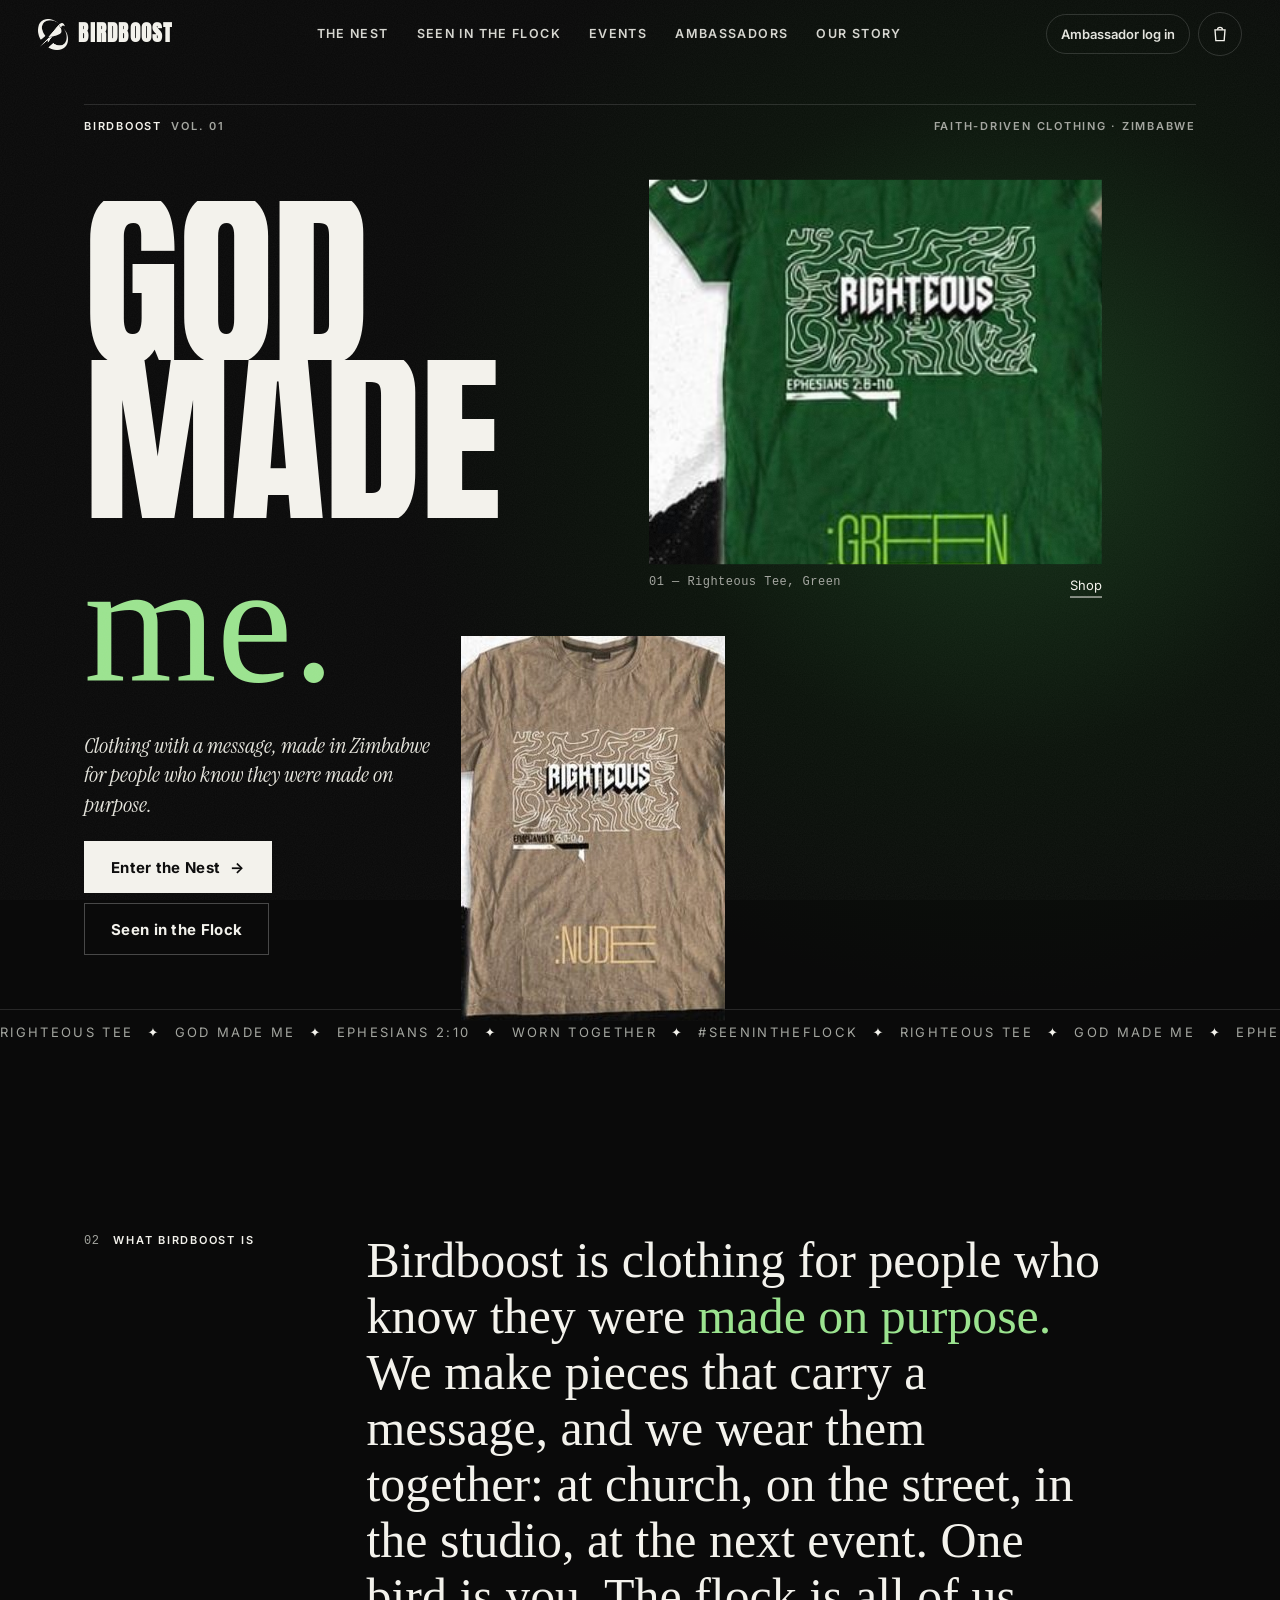
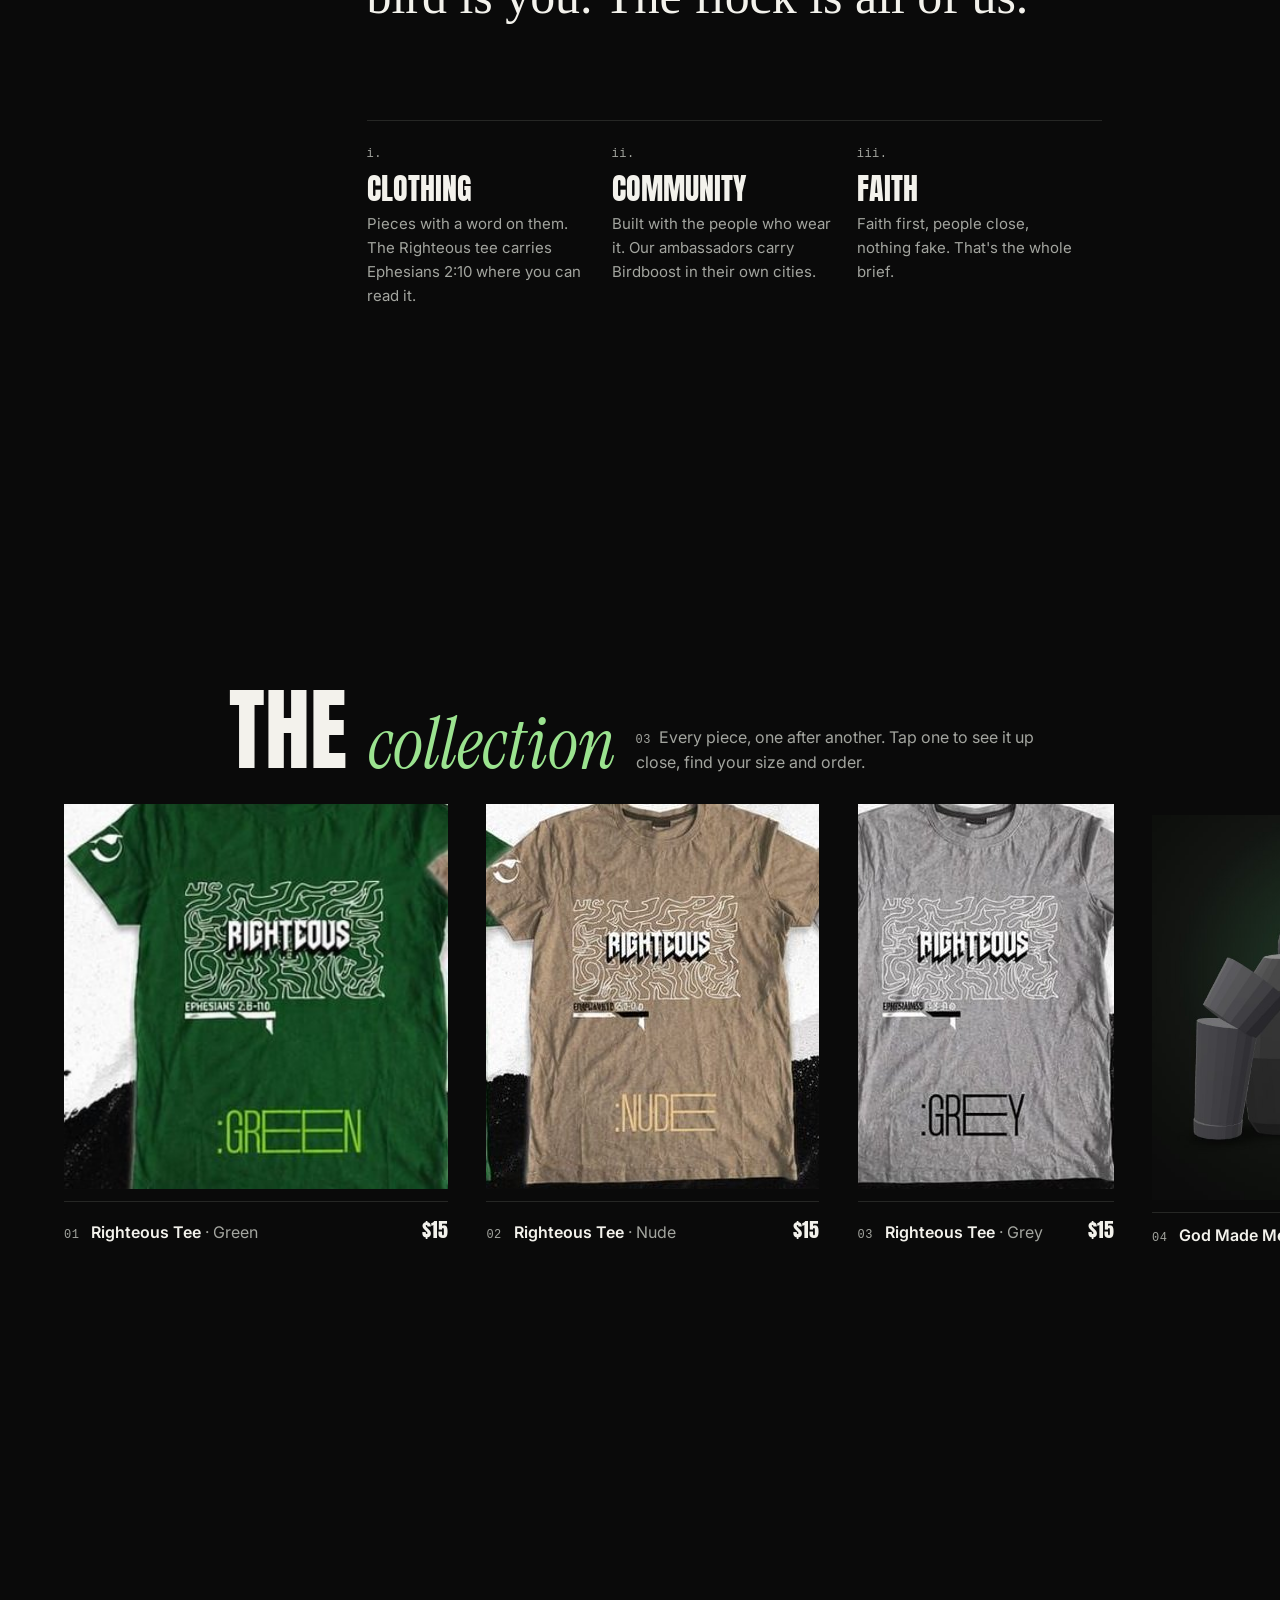
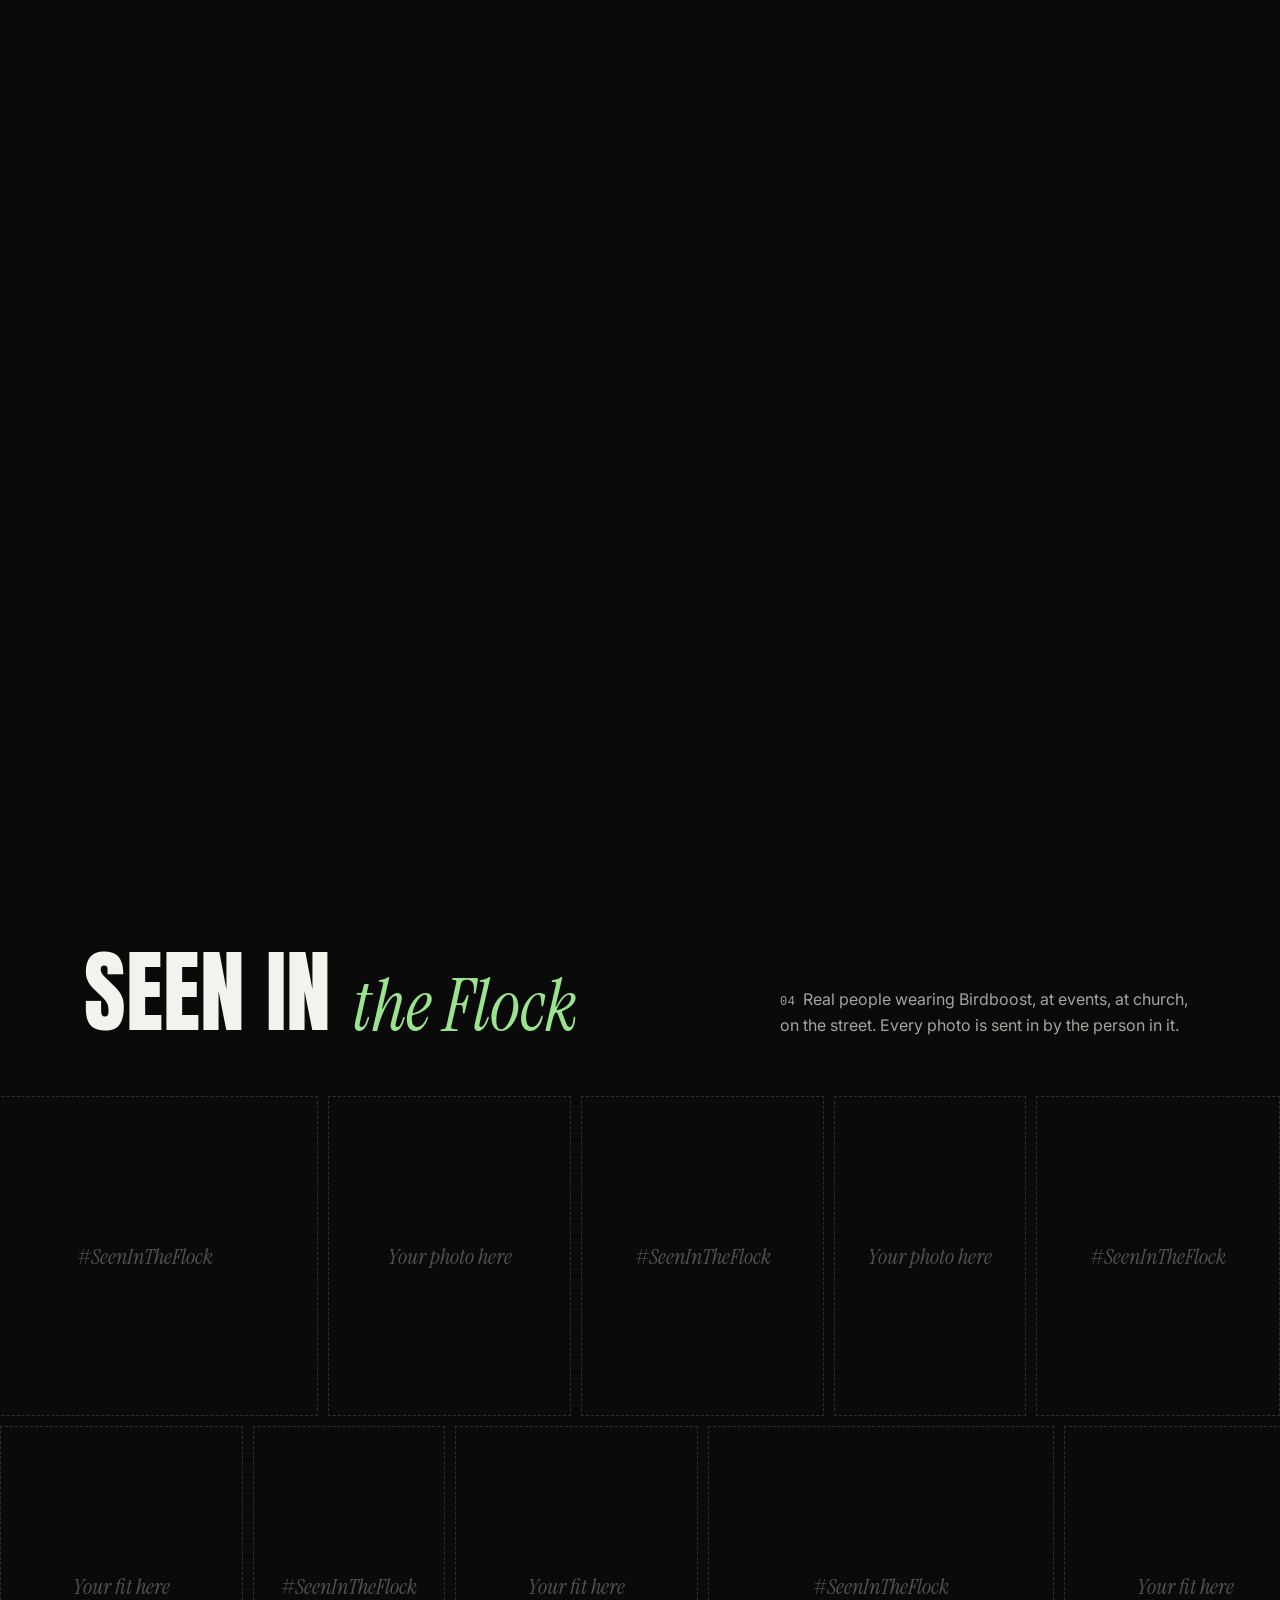
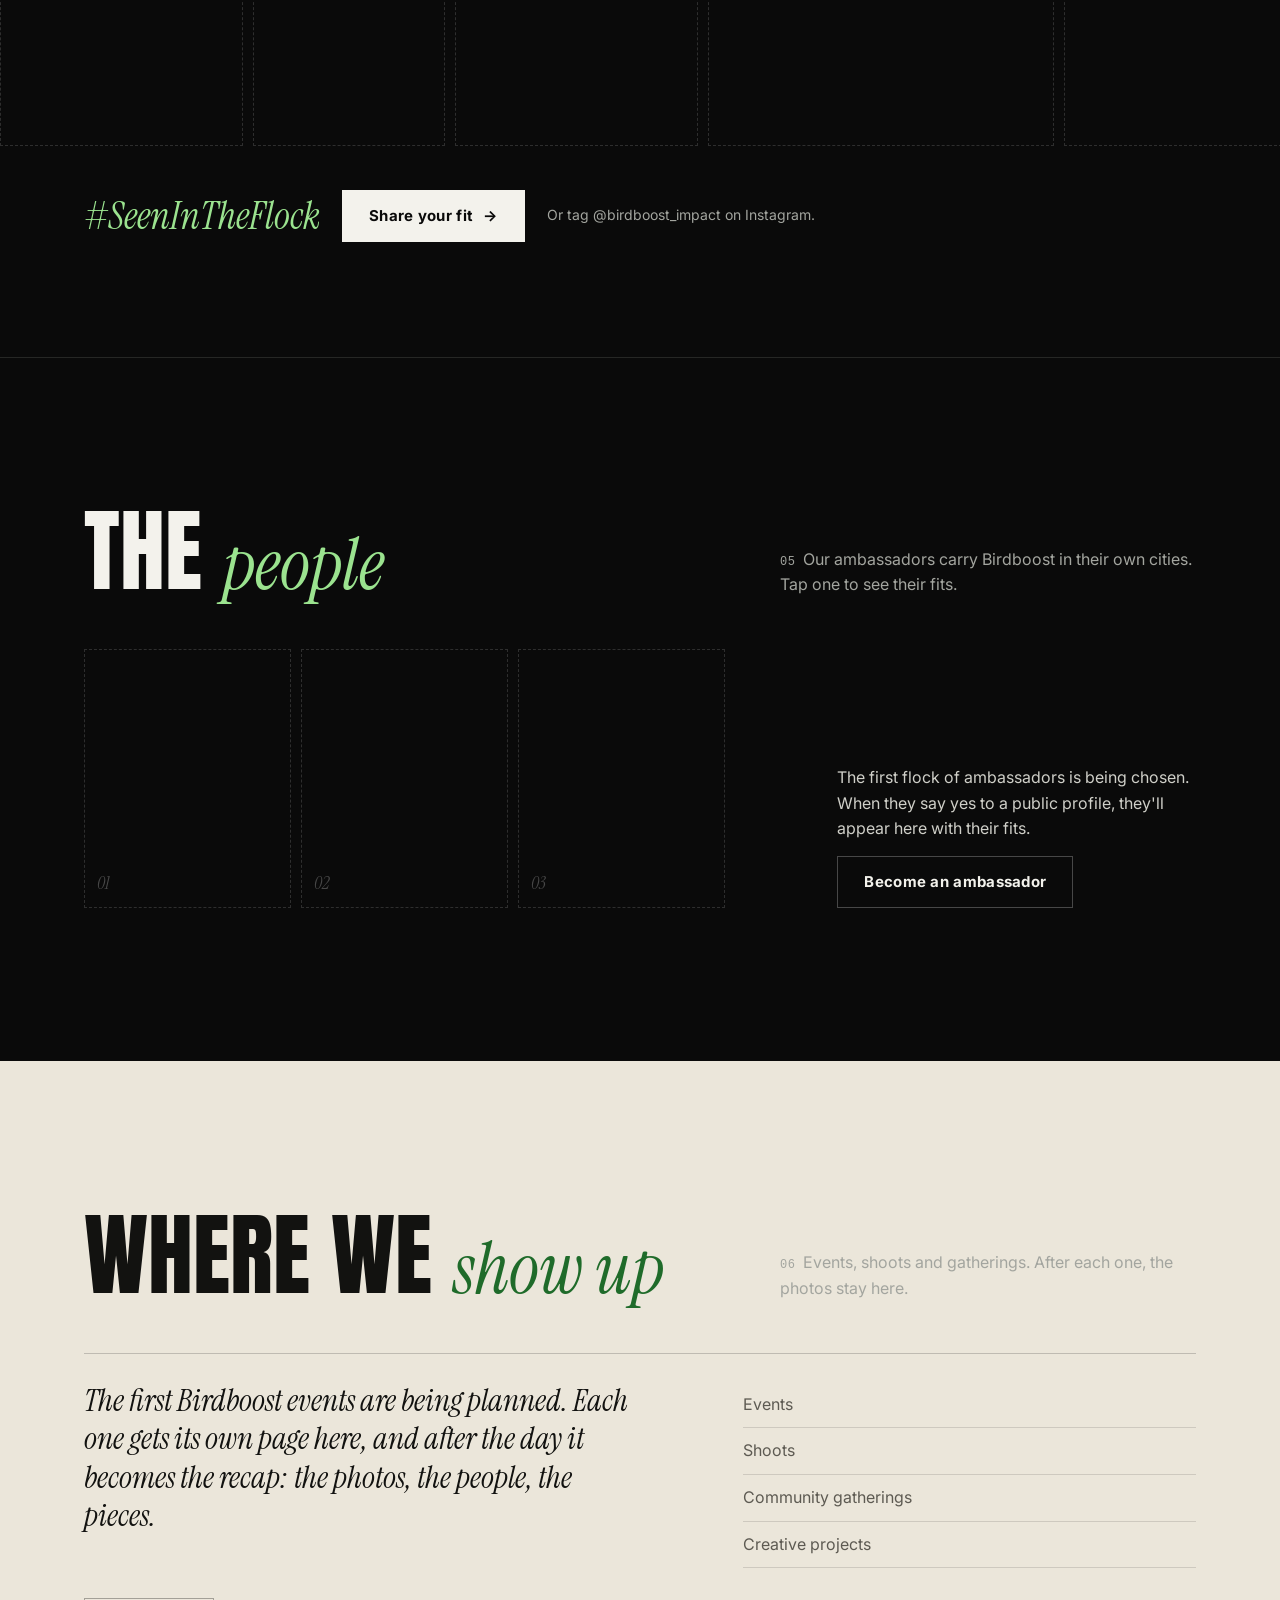
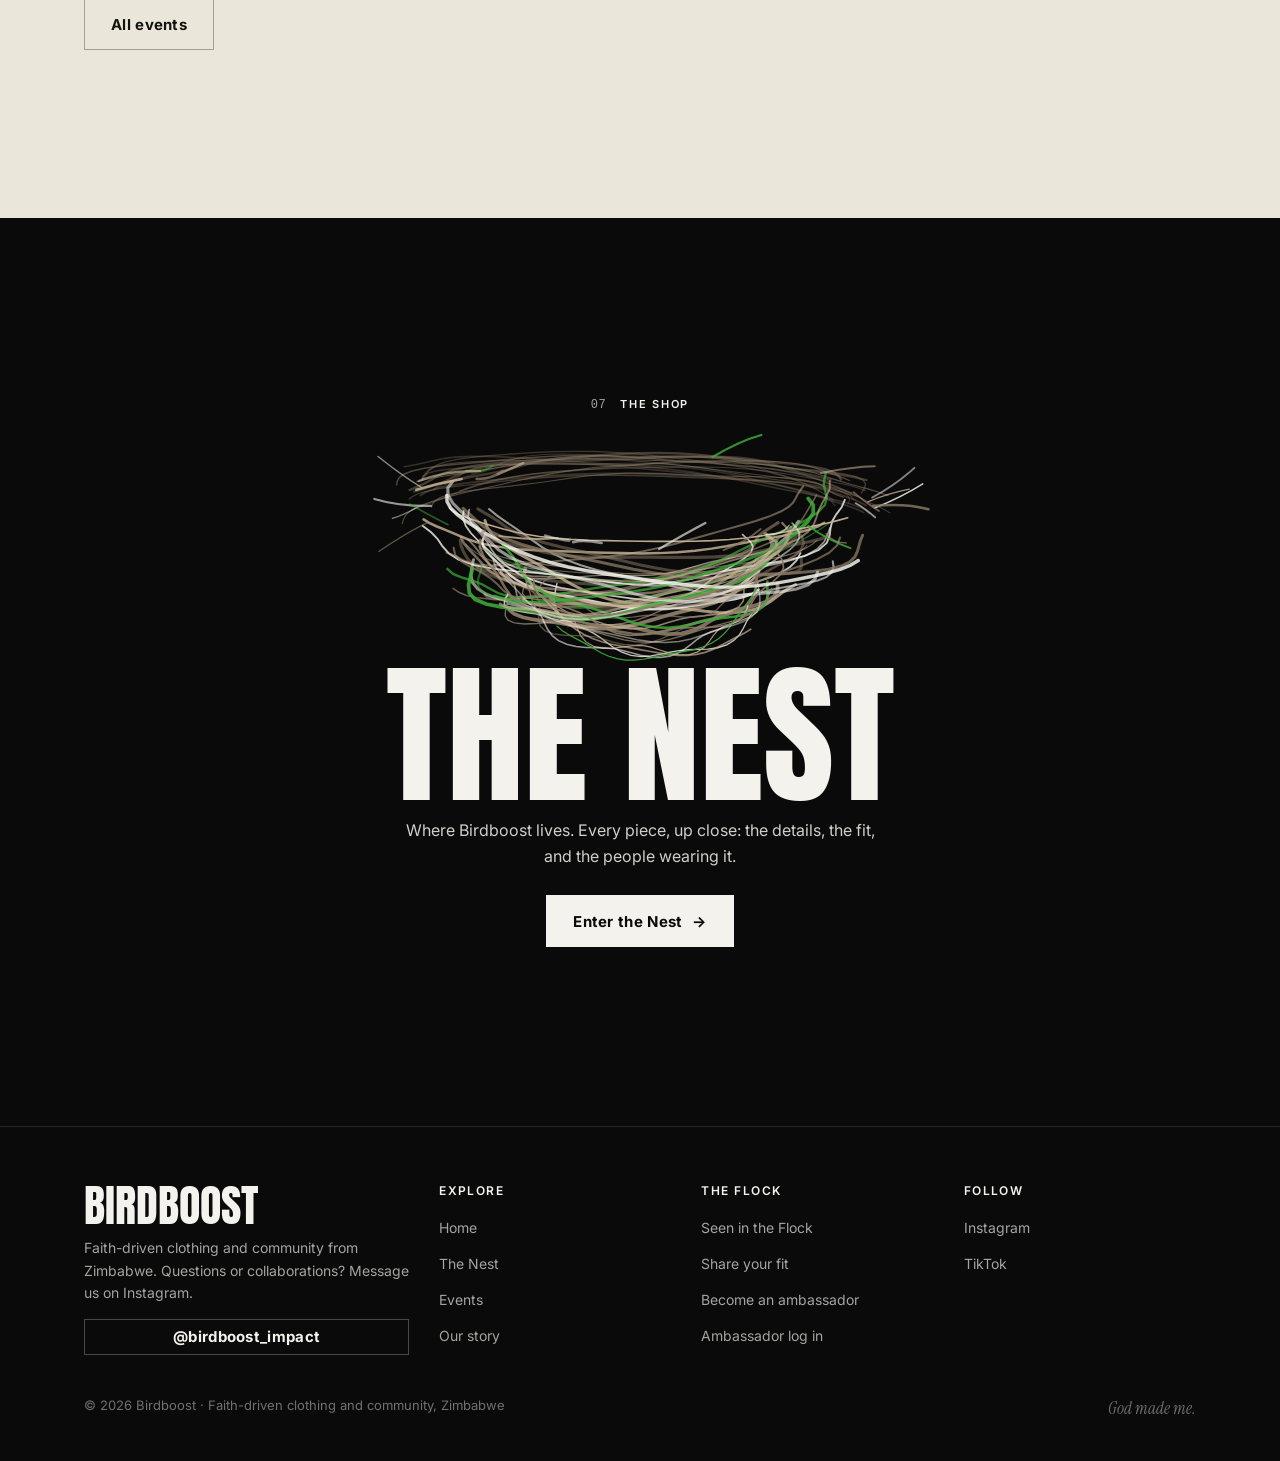
==== commit d9f105da: "Redesign phase 1: campaign home, Nest, piece pages, Find My Size, Seen in the Flock, events Co-Autho" ====
--- a/index.html
+++ b/index.html
@@ -3,11 +3,11 @@
 <head>
 <meta charset="utf-8">
 <meta name="viewport" content="width=device-width, initial-scale=1, viewport-fit=cover">
-<title>Birdboost · Faith-driven clothing from Zimbabwe</title>
-<meta name="description" content="Birdboost is faith-driven clothing from Zimbabwe. The Righteous tee is out now in green, nude and grey.">
+<title>Birdboost · God made me</title>
+<meta name="description" content="Birdboost is faith-driven clothing and community from Zimbabwe. Pieces with a message, worn together.">
 <meta name="theme-color" content="#0a0a0a">
-<meta property="og:title" content="Birdboost · Made on purpose">
-<meta property="og:description" content="Faith-driven clothing from Zimbabwe. The Righteous tee, out now.">
+<meta property="og:title" content="Birdboost · God made me">
+<meta property="og:description" content="Faith-driven clothing and community from Zimbabwe.">
 <meta property="og:image" content="tees.jpg">
 <link rel="icon" href="assets/logo.png">
 <script>
@@ -20,244 +20,220 @@
 <link rel="preconnect" href="https://fonts.googleapis.com"><link rel="preconnect" href="https://fonts.gstatic.com" crossorigin>
 <link href="https://fonts.googleapis.com/css2?family=Anton&family=Instrument+Serif:ital@0;1&family=Inter:wght@400;600;700;800&display=swap" rel="stylesheet">
 <link rel="stylesheet" href="assets/bb.css">
+<link rel="stylesheet" href="assets/shop.css">
 <style>
-/* ---------- opening: the brand and the clothes, first ---------- */
-.open{position:relative;min-height:100svh;display:grid;align-items:center;padding:110px 0 64px;overflow:hidden;isolation:isolate}
-.open .sky{position:absolute;inset:0;z-index:-2;background:radial-gradient(70% 55% at 72% 58%,#14381a 0,#0b160c 38%,transparent 70%),radial-gradient(60% 40% at 20% 100%,#0f2410 0,transparent 70%),var(--bg)}
-.ogrid{display:grid;grid-template-columns:minmax(0,1fr) minmax(0,1fr);gap:clamp(24px,5vw,70px);align-items:center}
-.eyebrow{font:600 12px var(--sans);letter-spacing:.18em;text-transform:uppercase;color:var(--g2);margin-bottom:20px;animation:fade 1s var(--ease) .1s both}
-.open h1{font:400 clamp(64px,8.6vw,140px)/.88 var(--display);text-transform:uppercase;margin:0 0 24px}
-.open h1 .ln{display:block;overflow:hidden;padding-bottom:.04em}
-.open h1 .ln>span{display:inline-block;animation:up 1.1s var(--ease) both}
-.open h1 .ln:nth-child(2)>span{animation-delay:.1s}
-.open h1 .serif{font-size:.84em;color:var(--g2);padding-right:.1em}
-@keyframes up{from{transform:translateY(105%)}}
-.open .sub{font-size:clamp(17px,1.4vw,19px);color:#cfcfc8;max-width:28em;animation:fade 1.1s var(--ease) .5s both}
-.open .ctas{display:flex;gap:12px;flex-wrap:wrap;margin-top:28px;animation:fade 1.1s var(--ease) .65s both}
-@keyframes fade{from{opacity:0;transform:translateY(14px)}}
-.fan{position:relative;height:clamp(380px,44vw,580px);animation:fade 1.4s var(--ease) .3s both}
-.fan figure{position:absolute;margin:0;width:min(62%,370px);aspect-ratio:333/385;border-radius:20px;overflow:hidden;box-shadow:0 40px 80px -20px #000,0 0 0 1px #ffffff14;background:#111}
-.fan figure img{width:100%;height:100%;object-fit:cover}
-.fan .f1{left:50%;top:50%;transform:translate(-50%,-46%);z-index:3}
-.fan .f2{left:3%;top:50%;transform:translate(0,-42%) rotate(-7deg) scale(.86);z-index:2;filter:brightness(.7)}
-.fan .f3{right:3%;top:50%;transform:translate(0,-40%) rotate(7deg) scale(.86);z-index:1;filter:brightness(.6)}
-.fan figcaption,.swipe figcaption{position:absolute;left:14px;bottom:12px;font:600 12px var(--sans);letter-spacing:.08em;text-transform:uppercase;color:#fff;text-shadow:0 1px 8px #000}
-.swipe{display:none}
-@supports (animation-timeline:scroll()){
-  .fan{animation:lift linear both;animation-timeline:scroll();animation-range:0 100vh}
-  @keyframes lift{to{transform:translateY(-10%)}}
+/* ---------- 01 · the cover ---------- */
+.cover{position:relative;min-height:100svh;padding:96px 0 0;overflow:hidden;isolation:isolate;display:flex;flex-direction:column}
+.cover::before{content:"";position:absolute;inset:0;z-index:-2;background:radial-gradient(60% 70% at 78% 40%,#16361a 0,#0b130b 45%,var(--bg) 78%)}
+.cv-grid{position:relative;flex:1;display:grid;grid-template-columns:repeat(12,minmax(0,1fr));gap:0 18px;align-items:start}
+.cv-meta{grid-column:1/-1;display:flex;justify-content:space-between;gap:16px;padding:14px 0;border-top:1px solid #ffffff1f;margin-top:8px}
+.cv-title{grid-column:1/9;grid-row:2;position:relative;z-index:3;margin:clamp(20px,6vh,70px) 0 0;font:400 clamp(92px,15.5vw,250px)/.8 var(--display);text-transform:uppercase;letter-spacing:-.01em;pointer-events:none}
+.cv-title span{display:block;overflow:hidden}
+.cv-title span>i{display:inline-block;font-style:normal;animation:cvup 1.1s var(--ease) both}
+.cv-title span:nth-child(2)>i{animation-delay:.08s}.cv-title span:nth-child(3)>i{animation-delay:.16s}
+.cv-title .serif{color:var(--g2);font-size:.86em;letter-spacing:0}
+@keyframes cvup{from{transform:translateY(102%)}}
+.cv-a{grid-column:7/12;grid-row:2/4;position:relative;z-index:1;margin-top:clamp(10px,3vh,40px);transform:translate3d(0,calc((var(--p,.5) - .5) * -140px),0)}
+.cv-b{grid-column:5/8;grid-row:3;position:relative;z-index:2;margin-top:-26%;transform:translate3d(0,calc((var(--p,.5) - .5) * -300px),0)}
+.cv-a figure,.cv-b figure{margin:0;position:relative;overflow:hidden;background:#111;animation:cvin 1.4s var(--ease) .2s both}
+.cv-b figure{animation-delay:.45s;box-shadow:0 30px 60px -20px #000}
+@keyframes cvin{from{clip-path:inset(100% 0 0 0)}to{clip-path:inset(0 0 0 0)}}
+.cv-a img{width:100%;aspect-ratio:4/5;object-fit:cover;transform:scale(calc(1.06 - (var(--p,.5) - .5) * .12))}
+.cv-b img{width:100%;aspect-ratio:333/385;object-fit:cover}
+.cv-cap{display:flex;justify-content:space-between;gap:10px;margin-top:10px;font-size:13px;color:var(--mute)}
+.cv-cap a{color:var(--ink)}
+.cv-side{grid-column:1/5;grid-row:3;align-self:end;padding-bottom:clamp(30px,6vh,64px);position:relative;z-index:3}
+.cv-side p{font:400 clamp(20px,1.7vw,24px)/1.35 var(--serif);font-style:italic;color:#e5e4dc;max-width:19em;margin:0 0 22px}
+.cv-side .row{display:flex;gap:10px;flex-wrap:wrap}
+.cv-ticker{border-top:1px solid #ffffff1f;margin-top:auto;overflow:hidden;white-space:nowrap;padding:14px 0;font:400 13px var(--sans);letter-spacing:.18em;text-transform:uppercase;color:var(--mute)}
+.cv-ticker div{display:inline-block;animation:tick 40s linear infinite}
+.cv-ticker b{color:var(--ink);font-weight:600;margin:0 14px}
+@keyframes tick{to{transform:translateX(-50%)}}
+
+/* ---------- 02 · what Birdboost is ---------- */
+.mf{padding:clamp(90px,14vw,190px) 0}
+.mf .grid{display:grid;grid-template-columns:repeat(12,minmax(0,1fr));gap:18px}
+.mf .label{grid-column:1/4}
+.mf-text{grid-column:4/12;font:400 clamp(30px,3.9vw,58px)/1.12 var(--serif);margin:0}
+.mf-text .w{color:#ffffff2e;transition:color .5s}
+.mf-text .w.on{color:var(--ink)}
+.mf-text .w.g.on{color:var(--g2)}
+.mf-pillars{grid-column:4/12;display:grid;grid-template-columns:repeat(3,minmax(0,1fr));margin-top:clamp(40px,6vw,80px);border-top:1px solid var(--line)}
+.mf-pillars div{padding:18px 18px 0 0}
+.mf-pillars b{display:block;font:400 30px/1 var(--display);text-transform:uppercase;margin:10px 0 8px}
+.mf-pillars p{color:var(--mute);margin:0;font-size:15px}
+
+/* ---------- 03 · the collection: a horizontal run of plates ---------- */
+.coll{position:relative}
+.coll-pin{position:sticky;top:0;height:100svh;overflow:hidden;display:flex;flex-direction:column;justify-content:center;padding-top:60px}
+.coll .secthead{margin-bottom:28px}
+.coll-track{display:flex;gap:clamp(20px,3vw,48px);align-items:flex-end;padding:0 max(5vw,18px);will-change:transform;width:max-content}
+.plate{flex:none;text-decoration:none;color:inherit;display:block;width:clamp(260px,26vw,400px)}
+.plate.tall{width:clamp(280px,30vw,460px)}
+.plate.small{width:clamp(220px,20vw,310px)}
+.plate .ph{position:relative;overflow:hidden;background:#111}
+.plate img{width:100%;aspect-ratio:333/385;object-fit:cover;transition:transform 1.2s var(--ease),opacity .5s}
+.plate.tall img{aspect-ratio:4/5}
+.plate .alt{position:absolute;inset:0;opacity:0}
+.plate:hover img{transform:scale(1.04)}
+.plate:hover .alt{opacity:1}
+.plate .meta{display:grid;grid-template-columns:auto minmax(0,1fr) auto;gap:12px;align-items:baseline;padding-top:12px;border-top:1px solid var(--line);margin-top:12px}
+.plate h3{font:600 16px var(--sans)}
+.plate .pr{font:400 20px var(--display)}
+.plate.end{align-self:stretch;display:flex;flex-direction:column;justify-content:center;gap:16px;width:clamp(240px,22vw,320px);border-left:1px solid var(--line);padding-left:clamp(20px,3vw,40px)}
+.plate.end b{font:400 clamp(44px,5vw,72px)/.9 var(--display);text-transform:uppercase}
+
+/* ---------- 04 · Seen in the Flock ---------- */
+.seen{padding:clamp(90px,12vw,160px) 0 clamp(70px,9vw,120px)}
+.seen .tagline{display:flex;gap:10px 22px;flex-wrap:wrap;align-items:center;margin-top:28px}
+.seen .hashtag{font:400 clamp(26px,3vw,40px) var(--serif);font-style:italic;color:var(--g2)}
+
+/* ---------- 05 · the people ---------- */
+.ppl{padding:clamp(90px,12vw,160px) 0;border-top:1px solid var(--line)}
+.ppl-empty{display:grid;grid-template-columns:repeat(12,minmax(0,1fr));gap:18px;align-items:end}
+.ppl-empty .frames{grid-column:1/8;display:grid;grid-template-columns:repeat(3,minmax(0,1fr));gap:10px}
+.ppl-empty .frames span{aspect-ratio:4/5;border:1px dashed #ffffff26;display:grid;place-items:end start;padding:12px;font:400 18px var(--serif);font-style:italic;color:#ffffff40}
+.ppl-empty .copy{grid-column:9/13}
+.ppl-empty .copy p{color:#cfcfc8}
+
+/* ---------- 06 · where Birdboost shows up ---------- */
+.mv{padding:clamp(90px,12vw,160px) 0}
+.ev-list{border-top:1px solid #12121033;list-style:none;margin:0;padding:0}
+.ev-list a{display:grid;grid-template-columns:150px minmax(0,1fr) minmax(0,.7fr) 40px;gap:20px;align-items:center;padding:22px 0;border-bottom:1px solid #12121033;text-decoration:none;color:inherit;transition:padding .4s var(--ease)}
+.ev-list a:hover{padding-left:12px}
+.ev-list .d{font:500 13px ui-monospace,Menlo,Consolas,monospace;color:var(--paper-mute)}
+.ev-list b{font:400 clamp(28px,3vw,44px)/1 var(--display);text-transform:uppercase}
+.ev-list .pl{color:var(--paper-mute)}
+.ev-empty{display:grid;grid-template-columns:repeat(12,minmax(0,1fr));gap:18px;border-top:1px solid #12121033;padding-top:28px}
+.ev-empty p{grid-column:1/7;font:400 clamp(24px,2.4vw,34px)/1.25 var(--serif);font-style:italic;margin:0}
+.ev-empty ul{grid-column:8/13;list-style:none;margin:0;padding:0;color:var(--paper-mute)}
+.ev-empty li{padding:10px 0;border-bottom:1px solid #12121022}
+
+/* ---------- 07 · the Nest ---------- */
+.nestin{position:relative;padding:clamp(100px,14vw,200px) 0;text-align:center;overflow:hidden}
+.nestin .nestart{position:relative;max-width:560px;margin:0 auto}
+.nestin .nestart svg{width:100%;height:auto;overflow:visible}
+.nestin .rim{position:absolute;left:30%;right:30%;top:30%;height:2px}
+.nestin h2{font:400 clamp(70px,12vw,190px)/.85 var(--display);text-transform:uppercase;margin:-30px 0 18px;position:relative}
+.nestin p{max-width:30em;margin:0 auto 26px;color:#cfcfc8}
+
+@media(max-width:900px){
+  .cover{padding-top:78px}
+  .cv-grid{grid-template-columns:repeat(6,minmax(0,1fr));gap:0 10px}
+  .cv-meta{grid-column:1/-1}
+  .cv-title{grid-column:1/-1;font-size:clamp(84px,25vw,150px);margin-top:18px}
+  .cv-a{grid-column:2/7;grid-row:3;margin-top:-14%}
+  .cv-b{grid-column:1/4;grid-row:4;margin-top:-40%}
+  .cv-side{grid-column:1/-1;grid-row:5;padding:22px 0 26px}
+  .cv-side .row .btn{flex:1}
+  .mf .label,.mf-text,.mf-pillars{grid-column:1/-1}
+  .mf .label{margin-bottom:16px}
+  .mf-pillars{grid-template-columns:minmax(0,1fr)}
+  .mf-pillars div{padding:16px 0;border-bottom:1px solid var(--line)}
+  .coll-pin{position:relative;height:auto;padding:80px 0 30px}
+  .coll{height:auto!important}
+  .coll-track{transform:none!important;width:auto;overflow-x:auto;scroll-snap-type:x mandatory;padding-bottom:8px;scrollbar-width:none;-webkit-overflow-scrolling:touch}
+  .coll-track::-webkit-scrollbar{display:none}
+  .plate,.plate.tall,.plate.small{width:76vw;scroll-snap-align:center}
+  .plate.end{width:60vw}
+  .ppl-empty .frames,.ppl-empty .copy{grid-column:1/-1}
+  .ev-list a{grid-template-columns:minmax(0,1fr) 30px;gap:4px 12px}
+  .ev-list .d{grid-column:1/-1}.ev-list .pl{grid-column:1}
+  .ev-empty p,.ev-empty ul{grid-column:1/-1}
 }
-
-/* ---------- the strip ---------- */
-.strip{border-block:1px solid var(--line)}
-.strip ul{list-style:none;margin:0 auto;padding:0;display:grid;grid-template-columns:repeat(4,minmax(0,1fr))}
-.strip li{padding:20px 0;display:flex;flex-direction:column;gap:2px;font-size:14px;color:var(--mute)}
-.strip li+li{padding-left:24px;border-left:1px solid var(--line)}
-.strip b{font:600 15px var(--sans);color:var(--ink)}
-
-/* ---------- the collection ---------- */
-.coll .grid{display:grid;grid-template-columns:minmax(0,1.05fr) minmax(0,.95fr);gap:clamp(30px,6vw,90px);align-items:center}
-.stage{position:relative;aspect-ratio:333/385;max-width:520px;border-radius:24px;overflow:hidden;background:#111;box-shadow:0 30px 70px -30px #000}
-.stage img{position:absolute;inset:0;width:100%;height:100%;object-fit:cover;opacity:0;transform:scale(1.03);transition:opacity .6s var(--ease),transform 1.2s var(--ease)}
-.stage img.on{opacity:1;transform:none}
-.coll .h2{font-size:clamp(46px,6.4vw,96px)}
-.price{font:400 44px/1 var(--display);margin:6px 0 18px}
-.price small{font:400 15px var(--sans);color:var(--mute);margin-left:8px}
-.sw{display:flex;gap:10px;margin:22px 0 8px}
-.sw button{display:inline-flex;align-items:center;gap:10px;min-height:48px;padding:0 18px 0 8px;border-radius:999px;border:1px solid #ffffff26;background:none;color:var(--ink);font:600 14px var(--sans);cursor:pointer;transition:border-color .2s}
-.sw button i{width:30px;height:30px;border-radius:50%;background:var(--c);box-shadow:inset 0 0 0 1px #ffffff30}
-.sw button[aria-pressed=true]{border-color:var(--ink)}
-.facts{list-style:none;padding:0;margin:22px 0 28px;border-top:1px solid var(--line)}
-.facts li{display:flex;justify-content:space-between;gap:16px;padding:13px 0;border-bottom:1px solid var(--line);font-size:15px}
-.facts span{color:var(--mute)}
-
-/* ---------- story ---------- */
-.one .grid{display:grid;grid-template-columns:minmax(0,1fr) minmax(0,1fr);gap:clamp(30px,6vw,96px);align-items:center}
-.one figure{margin:0;position:relative}
-.one .frame{aspect-ratio:4/5;max-width:440px;margin-left:auto;background:#111}
-.one .frame img{width:100%;height:100%;object-fit:cover}
-.one figcaption{max-width:440px;margin:14px 0 0 auto;font-size:13px;color:var(--dim)}
-blockquote{margin:34px 0 0;padding:0 0 0 22px;border-left:1px solid var(--g);font:400 clamp(24px,2.4vw,32px)/1.25 var(--serif);font-style:italic;color:#ecebe4;max-width:22em}
-blockquote cite{display:block;margin-top:12px;font:600 12px var(--sans);font-style:normal;letter-spacing:.12em;text-transform:uppercase;color:var(--mute)}
-
-/* ---------- identity band ---------- */
-.ident{background:var(--g);color:#06140a;overflow:hidden;padding:clamp(70px,10vw,140px) 0}
-.ident .wrap{display:grid;grid-template-columns:minmax(0,1.3fr) minmax(0,.7fr);gap:40px;align-items:center}
-.ident h2{font:400 clamp(64px,11vw,170px)/.86 var(--display);text-transform:uppercase;margin:0 0 20px}
-.ident p{font-size:clamp(17px,1.4vw,19px);max-width:30em;color:#0b2a0d;margin:0}
-.ident .logo{width:100%;max-width:300px;height:auto;aspect-ratio:30/32;justify-self:end;color:#06140a;opacity:.9}
-
-/* ---------- community ---------- */
-.flockband{background:radial-gradient(80% 70% at 50% 0%,#14361a 0,#0a1a0c 50%,var(--bg) 100%);overflow:hidden}
-.flockband .h2{max-width:11em}
-.ways{display:grid;grid-template-columns:repeat(3,minmax(0,1fr));gap:16px;margin-top:50px}
-.way{position:relative;border:1px solid #ffffff1a;border-radius:var(--r);padding:28px 24px 26px;background:#0a0a0a66;display:flex;flex-direction:column;gap:10px;min-height:230px;text-decoration:none;transition:border-color .3s,transform .4s var(--ease)}
-a.way:hover{border-color:var(--g);transform:translateY(-4px)}
-.way .n{font:400 22px var(--serif);font-style:italic;color:var(--g2)}
-.way h3{font:400 32px/1 var(--display);text-transform:uppercase;overflow-wrap:anywhere}
-.way p{color:#cfcfc8;margin:0}
-.way .go{margin-top:auto;font-weight:700;font-size:14px;color:var(--ink)}
-.promo-wrap{margin-top:40px}
-
-/* ---------- the nest ---------- */
-.nestch{text-align:center}
-.nestch .lede{margin:0 auto}
-.nestart{position:relative;max-width:640px;margin:10px auto 0}
-.nestart svg{width:100%;height:auto;overflow:visible}
-.nestart .rim{position:absolute;left:30%;right:30%;top:30%;height:2px}
-.nestart .glow{position:absolute;left:20%;right:20%;top:35%;height:40%;background:radial-gradient(closest-side,#3fae3a30,transparent);filter:blur(10px)}
-
-@media(max-width:860px){
-  .ogrid,.one .grid,.coll .grid,.ident .wrap{grid-template-columns:minmax(0,1fr)}
-  .open{min-height:0;padding:92px 0 36px;align-items:start}
-  .open h1{font-size:clamp(58px,17vw,96px);margin-bottom:16px}
-  .eyebrow{margin-bottom:14px}
-  .fan{display:none}
-  .swipe{display:flex;gap:12px;overflow-x:auto;scroll-snap-type:x mandatory;margin:28px -20px 0;padding:0 20px 6px;scrollbar-width:none;-webkit-overflow-scrolling:touch}
-  .swipe::-webkit-scrollbar{display:none}
-  .swipe a{position:relative;flex:0 0 78%;scroll-snap-align:center;aspect-ratio:333/385;border-radius:18px;overflow:hidden;background:#111;box-shadow:0 0 0 1px #ffffff14}
-  .swipe img{width:100%;height:100%;object-fit:cover}
-  .open .ctas{margin-top:22px}
-  .swipe{margin-top:26px}
-  .open .ctas .btn{flex:1 1 100%}
-  .strip ul{grid-template-columns:repeat(2,minmax(0,1fr))}
-  .strip li{padding:16px 0}
-  .strip li+li{padding-left:0;border-left:0}
-  .strip li:nth-child(even){padding-left:18px;border-left:1px solid var(--line)}
-  .strip li:nth-child(n+3){border-top:1px solid var(--line)}
-  .stage{max-width:none}
-  .coll .info{order:2}
-  .sw{flex-wrap:wrap}
-  .coll .btn{width:100%}
-  .one .frame{margin:0 auto;max-width:none}
-  .one figcaption{margin:12px 0 0}
-  .ident .logo{display:none}
-  .ways{grid-template-columns:minmax(0,1fr);margin-top:32px;gap:12px}
-  .way{min-height:0;padding:22px 20px}
-}
+@media(prefers-reduced-motion:reduce){.coll-pin{position:relative;height:auto;padding:90px 0}.coll{height:auto!important}.coll-track{transform:none!important;width:auto;overflow-x:auto}.cv-ticker div{animation:none}}
 </style>
 </head>
-<body class="grain" data-bird="solo" data-bird-delay="1400">
+<body class="grain" data-bird="solo" data-bird-delay="1600">
 <header class="nav">
   <div class="in">
     <a class="brand" href="./" aria-label="Birdboost home"><span class="logo" aria-hidden="true"></span><b>BIRDBOOST</b></a>
-    <nav aria-label="Main" class="menu" id="menu"><ul class="links"><li><a href="./" aria-current="page">Home</a></li><li><a href="nest/">Shop</a></li><li><a href="#story">The Story</a></li><li><a href="#flock">The Flock</a></li><li><a href="flock/">Ambassadors</a></li><li><a href="#contact">Contact</a></li></ul>
+    <nav aria-label="Main" class="menu" id="menu"><ul class="links"><li><a href="nest/">The Nest</a></li><li><a href="#seen">Seen in the Flock</a></li><li><a href="events/">Events</a></li><li><a href="flock/">Ambassadors</a></li><li><a href="#story">Our story</a></li></ul>
       <div class="menu-foot"><span data-me-slot-m></span><a href="https://www.instagram.com/birdboost_impact" target="_blank" rel="noopener">Instagram</a><a href="https://www.tiktok.com/@official_birdboost.inc" target="_blank" rel="noopener">TikTok</a></div></nav>
     <div class="navr"><span data-me-slot></span><a class="cartbtn" href="nest/#cart" aria-label="Cart"><svg viewBox="0 0 24 24" fill="none" stroke="currentColor" stroke-width="1.6" aria-hidden="true"><path d="M6 7h12l-1 13H7L6 7z"/><path d="M9 7a3 3 0 016 0"/></svg><b data-cart-count></b></a><button class="menubtn" type="button" aria-expanded="false" aria-controls="menu" aria-label="Menu"><i></i></button></div>
   </div>
 </header>
 
 <main>
-<section class="open" aria-labelledby="h1">
-  <div class="sky"></div>
-  <div class="wrap ogrid">
-    <div>
-      <div class="eyebrow">Faith-driven clothing from Zimbabwe</div>
-      <h1 id="h1"><span class="ln"><span>Made on</span></span><span class="ln"><span class="serif">purpose.</span></span></h1>
-      <p class="sub">The Righteous tee is out now in green, nude and grey. Heavy cotton, a topographic print, and Ephesians 2:10 where you can read it.</p>
-      <div class="ctas"><a class="btn w" href="nest/">Shop the collection <span class="arr">→</span></a><a class="btn o" href="#story">Our story</a></div>
-      <div class="swipe" aria-label="The Righteous tee in three colours">
-        <a href="nest/#righteous-green"><img src="assets/img/righteous-green.jpg" alt="The Righteous tee in green" width="333" height="385"><figcaption>Green · $15</figcaption></a>
-        <a href="nest/#righteous-nude"><img src="assets/img/righteous-nude.jpg" alt="The Righteous tee in nude" width="333" height="385" loading="lazy"><figcaption>Nude · $15</figcaption></a>
-        <a href="nest/#righteous-grey"><img src="assets/img/righteous-grey.jpg" alt="The Righteous tee in grey" width="333" height="385" loading="lazy"><figcaption>Grey · $15</figcaption></a>
-      </div>
-    </div>
-    <div class="fan" aria-label="The Righteous tee in green, nude and grey">
-      <figure class="f2"><img src="assets/img/righteous-nude.jpg" alt="" width="333" height="385"></figure>
-      <figure class="f3"><img src="assets/img/righteous-grey.jpg" alt="" width="333" height="385"></figure>
-      <figure class="f1" data-perch="0.72" data-perch-desktop><img src="assets/img/righteous-green.jpg" alt="The Righteous tee in green" width="333" height="385"><figcaption>Righteous · Green</figcaption></figure>
-    </div>
-  </div>
-</section>
-
-<section class="strip" aria-label="At a glance">
-  <ul class="wrap">
-    <li><b>Righteous Tee</b>Out now</li>
-    <li><b>Green · Nude · Grey</b>Three colourways</li>
-    <li><b>XS to XXL</b>Unisex fit</li>
-    <li><b>$15</b>Order online, we deliver</li>
-  </ul>
-</section>
-
-<section class="chap coll" id="collection" aria-labelledby="h-coll">
+<!-- 01 · the cover -->
+<section class="cover" data-progress aria-labelledby="h1">
+  <div class="wrap cv-grid">
+    <div class="cv-meta label"><span><b>Birdboost</b> &nbsp;<span id="issue">Vol. 01</span></span><span>Faith-driven clothing · Zimbabwe</span></div>
+    <h1 class="cv-title" id="h1"><span><i>God</i></span><span><i>made</i></span><span><i class="serif">me.</i></span></h1>
+    <div class="cv-a" data-perch="0.78" data-perch-desktop>
+      <figure id="cva"><img src="assets/img/righteous-green.jpg" alt="The Righteous tee in green" width="333" height="385"></figure>
+      <div class="cv-cap"><span class="idx" id="cvacap">01 — Righteous Tee, Green</span><a class="link-u" id="cvalink" href="nest/piece/?id=righteous-green">Shop</a></div>
+    </div>
+    <div class="cv-b"><figure><img src="assets/img/righteous-nude.jpg" alt="The Righteous tee in nude" width="333" height="385"></figure></div>
+    <div class="cv-side">
+      <p>Clothing with a message, made in Zimbabwe for people who know they were made on purpose.</p>
+      <div class="row"><a class="btn w" href="nest/">Enter the Nest <span class="arr">→</span></a><a class="btn o" href="#seen">Seen in the Flock</a></div>
+    </div>
+  </div>
+  <div class="cv-ticker" aria-hidden="true"><div><span>Righteous Tee</span><b>✦</b><span>God made me</span><b>✦</b><span>Ephesians 2:10</span><b>✦</b><span>Worn together</span><b>✦</b><span>#SeenInTheFlock</span><b>✦</b><span>Righteous Tee</span><b>✦</b><span>God made me</span><b>✦</b><span>Ephesians 2:10</span><b>✦</b><span>Worn together</span><b>✦</b><span>#SeenInTheFlock</span><b>✦</b></div></div>
+</section>
+
+<!-- 02 · what Birdboost is -->
+<section class="mf" id="story" aria-label="What Birdboost is">
   <div class="wrap grid">
-    <div class="stage reveal-img" data-perch="0.82" data-perch-scale="0.9" id="stage">
-      <img class="on" data-c="green" src="assets/img/righteous-green.jpg" alt="The Righteous tee in green" loading="lazy" width="333" height="385">
-      <img data-c="nude" src="assets/img/righteous-nude.jpg" alt="The Righteous tee in nude" loading="lazy" width="333" height="385">
-      <img data-c="grey" src="assets/img/righteous-grey.jpg" alt="The Righteous tee in grey" loading="lazy" width="333" height="385">
-    </div>
-    <div class="info">
-      <div class="kicker rv">The collection</div>
-      <h2 class="h2 rv" id="h-coll">Righteous <span class="serif">Tee.</span></h2>
-      <div class="price rv d1">$15 <small>USD</small></div>
-      <p class="lede rv d1">Our signature piece. A topographic RIGHTEOUS print across the chest, Ephesians 2:8-10 underneath, and the Birdboost mark on the sleeve.</p>
-      <div class="sw rv d2" role="group" aria-label="Colour">
-        <button type="button" aria-pressed="true" data-c="green" style="--c:#1f6b2a"><i></i>Green</button>
-        <button type="button" aria-pressed="false" data-c="nude" style="--c:#b49f84"><i></i>Nude</button>
-        <button type="button" aria-pressed="false" data-c="grey" style="--c:#a5a6a3"><i></i>Grey</button>
-      </div>
-      <ul class="facts rv d2">
-        <li><span>Sizes</span>XS, S, M, L, XL, XXL</li>
-        <li><span>Print</span>Topographic front, mark on sleeve</li>
-        <li><span>Ordering</span>Order online, we contact you to deliver</li>
-      </ul>
-      <a class="btn w rv d3" id="shopc" href="nest/#righteous-green">Shop the Green <span class="arr">→</span></a>
-    </div>
-  </div>
-</section>
-
-<section class="chap one" id="story" aria-labelledby="h-one">
-  <div class="wrap grid">
-    <div>
-      <div class="kicker rv">Our story</div>
-      <h2 class="h2 rv" id="h-one">One bird. <span class="serif">Yours.</span></h2>
-      <p class="lede rv d1">Birdboost started with a simple belief: you are not an accident and not a copy. Every piece is made on purpose, for someone made on purpose, and worn by people who carry that out into the world.</p>
-      <blockquote class="rv d2">“For we are God’s handiwork, created in Christ Jesus to do good works.”<cite>Ephesians 2:10 · printed on the Righteous tee</cite></blockquote>
-    </div>
-    <figure>
-      <div class="frame reveal-img" data-perch="0.2" data-perch-scale="0.9"><img src="assets/img/righteous-nude.jpg" alt="The Righteous tee in nude, with the topographic print" loading="lazy" width="333" height="385"></div>
-      <figcaption>The Righteous tee. Topographic print, Ephesians 2:8-10, the mark on the sleeve.</figcaption>
-    </figure>
-  </div>
-</section>
-
-<section class="ident" aria-labelledby="h-id">
+    <div class="label"><span class="idx">02</span><b>What Birdboost is</b></div>
+    <p class="mf-text" id="mftext" data-progress>Birdboost is clothing for people who know they were <em class="g">made on purpose.</em> We make pieces that carry a message, and we wear them together: at church, on the street, in the studio, at the next event. One bird is you. The flock is all of us.</p>
+    <div class="mf-pillars">
+      <div><span class="idx">i.</span><b>Clothing</b><p>Pieces with a word on them. The Righteous tee carries Ephesians 2:10 where you can read it.</p></div>
+      <div><span class="idx">ii.</span><b>Community</b><p>Built with the people who wear it. Our ambassadors carry Birdboost in their own cities.</p></div>
+      <div><span class="idx">iii.</span><b>Faith</b><p>Faith first, people close, nothing fake. That's the whole brief.</p></div>
+    </div>
+  </div>
+</section>
+
+<!-- 03 · the collection -->
+<section class="coll" id="collection" aria-labelledby="h-coll">
+  <div class="coll-pin">
+    <div class="wrap secthead"><h2 id="h-coll">The <span class="serif">collection</span></h2><p><span class="idx">03</span> &nbsp;Every piece, one after another. Tap one to see it up close, find your size and order.</p></div>
+    <div class="coll-track" id="track"></div>
+  </div>
+</section>
+
+<!-- 04 · Seen in the Flock -->
+<section class="seen" id="seen" aria-labelledby="h-seen">
+  <div class="wrap secthead"><h2 id="h-seen">Seen in <span class="serif">the Flock</span></h2><p><span class="idx">04</span> &nbsp;Real people wearing Birdboost, at events, at church, on the street. Every photo is sent in by the person in it.</p></div>
+  <div class="sf" id="strip"><div class="sf-row"></div><div class="sf-row"></div></div>
+  <div class="wrap tagline"><span class="hashtag">#SeenInTheFlock</span><a class="btn w" href="flock/share/">Share your fit <span class="arr">→</span></a><span class="mute" style="font-size:14px">Or tag @birdboost_impact on Instagram.</span></div>
+</section>
+
+<!-- 05 · the people -->
+<section class="ppl" id="people" aria-labelledby="h-ppl">
   <div class="wrap">
-    <div>
-      <h2 id="h-id" class="rv">God<br>made me.</h2>
-      <p class="rv d1">Faith first, people close, nothing fake. That's what's behind every Birdboost piece, and it's why the people who wear it look out for each other.</p>
-    </div>
-    <span class="logo" aria-hidden="true"></span>
-  </div>
-</section>
-
-<section class="chap flockband" id="flock" aria-labelledby="h-flock" data-flyby="7">
+    <div class="secthead"><h2 id="h-ppl">The <span class="serif">people</span></h2><p><span class="idx">05</span> &nbsp;Our ambassadors carry Birdboost in their own cities. Tap one to see their fits.</p></div>
+    <div class="people" id="ppl"></div>
+    <div class="ppl-empty" id="pplempty" hidden>
+      <div class="frames" aria-hidden="true"><span>01</span><span>02</span><span>03</span></div>
+      <div class="copy"><p>The first flock of ambassadors is being chosen. When they say yes to a public profile, they'll appear here with their fits.</p><a class="btn o" href="flock/">Become an ambassador</a></div>
+    </div>
+  </div>
+</section>
+
+<!-- 06 · where Birdboost shows up -->
+<section class="mv paper" id="events" aria-labelledby="h-mv">
   <div class="wrap">
-    <div class="kicker rv">The community</div>
-    <h2 class="h2 rv" id="h-flock">Worn <span class="serif">together.</span></h2>
-    <p class="lede rv d1">Birdboost is built with the people who wear it. The friends who tag us, the ambassadors who carry the pieces, everyone who shows up in them.</p>
-    <div class="ways">
-      <a class="way rv" href="https://www.instagram.com/birdboost_impact" target="_blank" rel="noopener"><span class="n">Instagram</span><h3>Tag us</h3><p>Wearing Birdboost? Tag @birdboost_impact. We share the people who wear it.</p><span class="go">Follow on Instagram ↗</span></a>
-      <a class="way rv d1" href="https://www.tiktok.com/@official_birdboost.inc" target="_blank" rel="noopener"><span class="n">TikTok</span><h3>Behind the pieces</h3><p>Shoots, drops and the people behind them.</p><span class="go">Follow on TikTok ↗</span></a>
-      <a class="way rv d2" href="flock/" data-perch="0.8" data-perch-desktop><span class="n">Ambassadors</span><h3>Represent us</h3><p>Our ambassadors carry Birdboost in their city, with their own code and a share of every piece.</p><span class="go">Learn more →</span></a>
-    </div>
-    <div class="promo-wrap">
-      <aside class="promo rv" data-promo="amb-2026" data-until="2026-12-06T23:59:00+02:00" aria-label="Ambassador applications">
-        <div class="grow"><div class="tag">Now open · until 6 December</div><h3>Ambassador applications</h3><p>Ten places. A free piece, a first look at new designs and your own code.</p></div>
-        <a class="btn g" href="flock/">Apply now <span class="arr">→</span></a>
-        <button class="close" type="button" aria-label="Hide this">×</button>
-      </aside>
-    </div>
-  </div>
-</section>
-
-<section class="chap nestch" id="nest" aria-labelledby="h-nest">
+    <div class="secthead"><h2 id="h-mv">Where we <span class="serif">show up</span></h2><p><span class="idx">06</span> &nbsp;Events, shoots and gatherings. After each one, the photos stay here.</p></div>
+    <ul class="ev-list" id="evlist" hidden></ul>
+    <div class="ev-empty" id="evempty" hidden>
+      <p>The first Birdboost events are being planned. Each one gets its own page here, and after the day it becomes the recap: the photos, the people, the pieces.</p>
+      <ul><li>Events</li><li>Shoots</li><li>Community gatherings</li><li>Creative projects</li></ul>
+    </div>
+    <p style="margin-top:30px"><a class="btn o" href="events/">All events</a></p>
+  </div>
+</section>
+
+<!-- 07 · the Nest -->
+<section class="nestin" aria-labelledby="h-nest">
   <div class="wrap">
-    <div class="kicker rv" style="justify-content:center">The Nest</div>
-    <h2 class="h2 rv" id="h-nest">Come <span class="serif">home.</span></h2>
-    <p class="lede rv d1">The Nest is our shop. Pick your colour and size, place your order, and we'll be in touch to deliver.</p>
-    <div class="nestart" data-draw><div class="glow"></div><svg data-nest role="img" aria-label="A woven nest"></svg><span class="rim" data-perch="0.5" data-perch-scale="0.85"></span></div>
-    <p style="margin-top:28px"><a class="btn w" href="nest/">Enter the Nest <span class="arr">→</span></a></p>
+    <div class="label" style="justify-content:center"><span class="idx">07</span><b>The shop</b></div>
+    <div class="nestart" data-draw><svg data-nest role="img" aria-label="A woven nest"></svg><span class="rim" data-perch="0.5" data-perch-scale="0.85"></span></div>
+    <h2 id="h-nest">The Nest</h2>
+    <p>Where Birdboost lives. Every piece, up close: the details, the fit, and the people wearing it.</p>
+    <a class="btn w" href="nest/">Enter the Nest <span class="arr">→</span></a>
   </div>
 </section>
 </main>
@@ -266,26 +242,76 @@
   <div class="cols">
     <div><div class="big">Birdboost</div><p>Faith-driven clothing and community from Zimbabwe. Questions or collaborations? Message us on Instagram.</p>
       <a class="btn o" href="https://www.instagram.com/birdboost_impact" target="_blank" rel="noopener">@birdboost_impact</a></div>
-    <div><h4>Explore</h4><a href="./">Home</a><a href="nest/">The Nest</a><a href="./#story" >The Story</a><a href="./#collection">The Collection</a></div>
-    <div><h4>The Flock</h4><a href="flock/">Become an ambassador</a><a href="portal/">Ambassador log in</a><a href="./#flock">The community</a></div>
+    <div><h4>Explore</h4><a href="./">Home</a><a href="nest/">The Nest</a><a href="events/">Events</a><a href="./#story">Our story</a></div>
+    <div><h4>The Flock</h4><a href="./#seen">Seen in the Flock</a><a href="flock/share/">Share your fit</a><a href="flock/">Become an ambassador</a><a href="portal/">Ambassador log in</a></div>
     <div><h4>Follow</h4><a href="https://www.instagram.com/birdboost_impact" target="_blank" rel="noopener">Instagram</a><a href="https://www.tiktok.com/@official_birdboost.inc" target="_blank" rel="noopener">TikTok</a></div>
   </div>
   <div class="fine"><span>© <span data-year>2026</span> Birdboost · Faith-driven clothing and community, Zimbabwe</span><span class="serif" style="font-size:17px">God made me.</span></div>
 </div></footer>
 
+<script src="portal/config.js"></script>
+<script src="assets/catalog.js"></script>
+<script src="assets/campaign.js"></script>
 <script src="assets/site.js"></script>
+<script src="assets/shop.js"></script>
+<script src="assets/community.js"></script>
 <script src="assets/bird.js"></script>
 <script>
 {
-  /* The collection: switch colourway without leaving the page. */
-  const stage = document.getElementById('stage'), shop = document.getElementById('shopc');
-  document.querySelectorAll('.sw button').forEach((b) => b.addEventListener('click', () => {
-    const c = b.dataset.c;
-    document.querySelectorAll('.sw button').forEach((x) => x.setAttribute('aria-pressed', x === b));
-    stage.querySelectorAll('img').forEach((i) => i.classList.toggle('on', i.dataset.c === c));
-    shop.href = 'nest/#righteous-' + c;
-    shop.firstChild.textContent = 'Shop the ' + b.textContent.trim() + ' ';
-  }));
+const { esc, RM, watchProgress } = window.BB, S = window.BBShop, C = window.BBCommunity, K = window.BB_CAMPAIGN || {};
+const $ = (id) => document.getElementById(id);
+
+/* the cover uses a real campaign photo as soon as there is one */
+if (K.issue) $("issue").textContent = K.issue;
+const hero = (K.hero || [])[0];
+if (hero && hero.src) {
+  $("cva").innerHTML = `<img src="${esc(hero.src)}" alt="${esc(hero.alt || "")}">`;
+  $("cvacap").textContent = hero.alt || "";
+  if (hero.piece) $("cvalink").href = "nest/piece/?id=" + encodeURIComponent(hero.piece);
+}
+
+/* what Birdboost is: the words light up as you read down */
+const mf = $("mftext");
+mf.innerHTML = mf.innerHTML.replace(/<em class="g">(.*?)<\/em>/, (m, t) => t.split(" ").map((w) => `\u0001${w}`).join(" ")).split(" ").map((w) => w.startsWith("\u0001") ? `<span class="w g">${w.slice(1)}</span>` : `<span class="w">${w}</span>`).join(" ");
+const words = [...mf.querySelectorAll(".w")];
+if (RM) words.forEach((w) => w.classList.add("on"));
+else mf._onProgress = (p) => { const k = Math.min(1, Math.max(0, (p - 0.18) / 0.42)) * words.length; words.forEach((w, i) => w.classList.toggle("on", i < k)); };
+
+/* the collection: plates that run sideways while the section holds still */
+S.load().then((list) => {
+  const sizes = ["tall", "", "small", "tall", "", "small"];
+  $("track").innerHTML = list.map((p, i) => `<a class="plate ${sizes[i % sizes.length]}" href="${esc(S.pieceUrl(p))}">
+      <div class="ph"><img src="${esc(S.img(p.image))}" alt="${esc(p.style)}${p.color ? " in " + esc(p.color) : ""}" loading="lazy" width="333" height="385">${p.back ? `<img class="alt" src="${esc(S.img(p.back))}" alt="" loading="lazy">` : ""}</div>
+      <div class="meta"><span class="idx">${String(i + 1).padStart(2, "0")}</span><h3>${esc(p.style)}<span class="mute" style="font-weight:400"> · ${esc(p.color)}</span></h3><span class="pr">${p.price != null ? esc(S.money(p.price, p.currency)) : ""}</span></div></a>`).join("")
+    + `<a class="plate end" href="nest/"><span class="idx">${list.length} pieces</span><b>Enter the Nest</b><span class="link-u" style="align-self:start">See everything →</span></a>`;
+  const sec = document.querySelector(".coll"), pin = sec.querySelector(".coll-pin"), track = $("track");
+  const wide = matchMedia("(min-width: 901px)");
+  let extra = 0;
+  const size = () => {
+    if (!wide.matches || RM) { sec.style.height = ""; return; }
+    extra = Math.max(0, track.scrollWidth - innerWidth);
+    sec.style.height = (innerHeight + extra) + "px";
+  };
+  const move = () => {
+    if (!wide.matches || RM) return;
+    const r = sec.getBoundingClientRect(), p = Math.min(1, Math.max(0, -r.top / Math.max(1, r.height - innerHeight)));
+    track.style.transform = `translate3d(${(-extra * p).toFixed(1)}px,0,0)`;
+  };
+  size(); move();
+  addEventListener("resize", () => { size(); move(); });
+  let q = false; addEventListener("scroll", () => { if (!q) { q = true; requestAnimationFrame(() => { q = false; move(); }); } }, { passive: true });
+  addEventListener("load", () => { size(); move(); });
+});
+
+/* Seen in the Flock, the people and events: only real, approved content */
+C.strip($("strip"));
+C.people($("ppl"), { onEmpty: () => { $("ppl").hidden = true; $("pplempty").hidden = false; } });
+C.events().then((ev) => {
+  if (!ev.length) { $("evempty").hidden = false; return; }
+  const list = ev.slice(0, 5);
+  $("evlist").hidden = false;
+  $("evlist").innerHTML = list.map((e) => `<li><a href="events/?e=${esc(e.id)}"><span class="d">${esc(C.date(e.starts_at, { day: "numeric", month: "short", year: "numeric" }))}${e.starts_at && new Date(e.starts_at) > new Date() ? " · upcoming" : e.photos ? " · " + e.photos + " photos" : ""}</span><b>${esc(e.title)}</b><span class="pl">${esc(e.location || "")}</span><span aria-hidden="true">→</span></a></li>`).join("");
+});
 }
 </script>
 </body>
--- a/assets/bb.css
+++ b/assets/bb.css
@@ -152,3 +152,84 @@
 .promo p{margin:0;color:#cfcfc8;max-width:36em}
 .promo .grow{flex:1;min-width:220px}
 .promo .close{position:absolute;top:8px;right:8px;width:40px;height:40px;border-radius:50%;border:0;background:none;color:var(--mute);font-size:22px;cursor:pointer}
+
+/* =====================================================================
+   Editorial layer (redesign): fewer boxes, more composition.
+   Square images, hairline rules, small indexed labels, one paper tone.
+   ===================================================================== */
+:root{--paper:#ebe6da;--paper-ink:#121210;--paper-mute:#5d5a52}
+.btn{border-radius:0;letter-spacing:.02em}
+.eyebrow-s{font:600 11px var(--sans);letter-spacing:.16em;text-transform:uppercase;color:var(--g2)}
+.label{display:flex;gap:14px;align-items:baseline;font:600 11px var(--sans);letter-spacing:.16em;text-transform:uppercase;color:var(--mute)}
+.label b{color:var(--ink);font-weight:600}
+.idx{font:500 12px ui-monospace,Menlo,Consolas,monospace;letter-spacing:.04em;color:var(--mute)}
+.rule{border:0;border-top:1px solid var(--line);margin:0}
+.paper{background:var(--paper);color:var(--paper-ink)}
+.paper .mute,.paper .label{color:var(--paper-mute)}
+.paper .label b{color:var(--paper-ink)}
+.paper .btn.w{background:var(--paper-ink);color:var(--paper)}
+.paper .btn.o{border-color:#12121055;color:var(--paper-ink)}
+.paper .eyebrow-s{color:#1f6b2a}
+.link-u{color:inherit;text-decoration:none;background:linear-gradient(currentColor,currentColor) 0 100%/100% 1px no-repeat;padding-bottom:2px;transition:background-size .3s var(--ease)}
+.link-u:hover{background-size:0 1px;background-position:100% 100%}
+.secthead{display:grid;grid-template-columns:minmax(0,1fr) auto;gap:20px;align-items:end;margin-bottom:clamp(28px,4vw,56px)}
+.secthead h2{font:400 clamp(44px,7vw,104px)/.9 var(--display);text-transform:uppercase}
+.secthead h2 .serif{color:var(--g2);font-size:.8em}
+.paper .secthead h2 .serif{color:#1f6b2a}
+.secthead p{margin:0;max-width:26em;color:var(--mute)}
+
+/* Seen in the Flock: rows that travel across the page as you scroll */
+.sf{overflow:hidden;padding:6px 0}
+.sf-row{display:flex;gap:10px;width:max-content;will-change:transform;margin-bottom:10px}
+.sf-tile{position:relative;flex:none;width:clamp(170px,19vw,270px);aspect-ratio:4/5;overflow:hidden;background:#151614;border:0;padding:0;cursor:pointer;color:var(--ink);text-align:left}
+.sf-tile.tall{aspect-ratio:3/5;width:clamp(150px,15vw,220px)}
+.sf-tile.wide{aspect-ratio:4/3;width:clamp(240px,27vw,380px)}
+.sf-tile img,.sf-tile video{width:100%;height:100%;object-fit:cover;transition:transform 1s var(--ease)}
+.sf-tile:hover img,.sf-tile:hover video{transform:scale(1.04)}
+.sf-cap{position:absolute;left:0;right:0;bottom:0;padding:30px 12px 10px;background:linear-gradient(transparent,#000c);display:flex;flex-direction:column;font-size:13px;line-height:1.3}
+.sf-cap span{color:#cfcfc8;font-size:12px}
+.sf-tile.empty{cursor:default;display:grid;place-items:center;background:none;border:1px dashed #ffffff26}
+.sf-tile.empty span{font:400 22px var(--serif);font-style:italic;color:#ffffff4d}
+.paper .sf-tile.empty{border-color:#1212102e}.paper .sf-tile.empty span{color:#12121055}
+.sf.static .sf-row{width:auto;overflow-x:auto;scroll-snap-type:x mandatory}
+
+/* lightbox: a community photo or an ambassador's profile */
+.lightbox{width:min(1040px,100vw);max-height:100dvh;border:1px solid #ffffff14}
+.lb-in{display:grid;grid-template-columns:minmax(0,1.2fr) minmax(0,1fr);max-height:min(860px,94dvh)}
+.lb-media{background:#050505;display:grid;place-items:center;min-height:0}
+.lb-media img,.lb-media video{width:100%;height:100%;max-height:min(860px,94dvh);object-fit:contain}
+.lb-info{position:relative;padding:clamp(22px,3vw,36px);overflow:auto;display:flex;flex-direction:column;gap:10px}
+.lb-info .x{position:absolute;right:10px;top:10px}
+.lb-info h3{font:400 clamp(34px,4vw,52px)/.95 var(--display);text-transform:uppercase;margin-top:4px}
+.lb-info .cap{font:400 22px/1.3 var(--serif);font-style:italic;color:#ecebe4;margin:8px 0}
+.lb-info dl{margin:8px 0 10px;border-top:1px solid var(--line)}
+.lb-info dl div{display:flex;justify-content:space-between;gap:12px;padding:10px 0;border-bottom:1px solid var(--line);font-size:14px}
+.lb-info dt{color:var(--mute)}.lb-info dd{margin:0;text-align:right}
+.lb-info dd a{color:var(--ink)}
+.lb-info .btn{align-self:start}
+.pf-cover{aspect-ratio:4/5}
+.pf-cover img{object-fit:cover}
+.pf-mono,.person i{font:400 clamp(90px,14vw,180px)/1 var(--display);color:var(--g);font-style:normal}
+.pf-links{display:flex;gap:16px}.pf-links a{color:var(--ink)}
+.pf-fits{display:grid;grid-template-columns:repeat(3,minmax(0,1fr));gap:8px}
+.pf-fits a{text-decoration:none;font-size:12px;color:var(--mute)}
+.pf-fits img{aspect-ratio:333/385;object-fit:cover;margin-bottom:6px}
+.pf-posts{display:grid;grid-template-columns:repeat(3,minmax(0,1fr));gap:4px}
+.pf-posts img{aspect-ratio:1;object-fit:cover}
+@media(max-width:760px){
+  .lightbox{width:100vw;height:100dvh;border:0}
+  .lb-in{display:block;height:100%;max-height:none;overflow:auto}
+  .lb-media img,.lb-media video{max-height:70dvh}
+  .lb-info .x{position:fixed;top:calc(10px + env(safe-area-inset-top));right:10px;background:#000a}
+  .secthead{grid-template-columns:minmax(0,1fr)}
+}
+
+/* the people */
+.people{display:grid;grid-template-columns:repeat(auto-fill,minmax(min(180px,42vw),1fr));gap:28px 14px}
+.person{border:0;background:none;color:inherit;text-align:left;padding:0;cursor:pointer;display:flex;flex-direction:column;gap:4px}
+.person .pp{display:grid;place-items:center;aspect-ratio:4/5;background:#151614;overflow:hidden;margin-bottom:8px}
+.person .pp img{width:100%;height:100%;object-fit:cover;filter:grayscale(.15);transition:transform 1s var(--ease),filter .6s}
+.person:hover .pp img{transform:scale(1.04);filter:none}
+.person i{font-size:96px}
+.person .pn{font:400 26px/1 var(--display);text-transform:uppercase}
+.person .pc{font-size:13px;color:var(--mute)}
--- a/assets/shop.css
+++ b/assets/shop.css
@@ -0,0 +1,116 @@
+/* Birdboost shop pieces shared by the Nest and piece pages: order drawer, size sheet, zoom, selectors. */
+dialog{border:0;padding:0;color:var(--ink);background:#111211;max-height:100dvh;max-width:100vw}
+dialog::backdrop{background:#000b;-webkit-backdrop-filter:blur(4px);backdrop-filter:blur(4px)}
+.x{width:44px;height:44px;border-radius:50%;border:0;background:none;color:var(--ink);font-size:26px;line-height:1;cursor:pointer;flex:none}
+.x:hover{background:#ffffff12}
+.lbl{font:600 11px var(--sans);letter-spacing:.14em;text-transform:uppercase;color:var(--mute);margin-bottom:10px}
+.err{color:#ff8a80;font-weight:600;min-height:1.2em;margin:0}
+.err:empty{min-height:0}
+.field{min-height:46px;border-radius:0;border:0;border-bottom:1px solid #ffffff40;background:none;color:var(--ink);font:16px var(--sans);padding:0 2px}
+.field:focus{outline:0;border-bottom-color:var(--ink)}
+
+/* sizes: a row of plain squares */
+.sizes{display:flex;flex-wrap:wrap;gap:6px}
+.sizes label{position:relative}
+.sizes input{position:absolute;opacity:0;inset:0}
+.sizes span{display:inline-grid;place-items:center;min-width:54px;min-height:50px;padding:0 10px;border:1px solid #ffffff2e;font:600 15px var(--sans);cursor:pointer;transition:border-color .2s,background .2s}
+.sizes span:hover{border-color:#ffffff80}
+.sizes input:checked+span{background:var(--ink);color:#0a0a0a;border-color:var(--ink)}
+.sizes input:focus-visible+span{outline:3px solid var(--g2);outline-offset:2px}
+.sizes .rec-dot{position:absolute;top:-7px;right:-5px;background:var(--g);color:#06140a;font:800 9px var(--sans);letter-spacing:.06em;padding:2px 5px;text-transform:uppercase;pointer-events:none}
+.sizes.bad span{border-color:#ff8a80}
+.qty{display:inline-flex;align-items:center;border:1px solid #ffffff2e}
+.qty button{width:44px;height:44px;border:0;background:none;color:var(--ink);font-size:20px;cursor:pointer}
+.qty output{min-width:28px;text-align:center;font-weight:700}
+.seg{display:grid;grid-template-columns:1fr 1fr;gap:6px}
+.seg.three{grid-template-columns:repeat(3,1fr)}.seg.four{grid-template-columns:repeat(4,1fr)}
+.seg label{position:relative;display:block}
+.seg input{position:absolute;opacity:0;inset:0}
+.seg span{display:grid;place-items:center;min-height:48px;padding:0 6px;border:1px solid #ffffff2e;font:600 14px var(--sans);cursor:pointer;text-align:center}
+.seg input:checked+span{background:var(--ink);color:#0a0a0a;border-color:var(--ink)}
+.seg input:focus-visible+span{outline:3px solid var(--g2);outline-offset:2px}
+@media(max-width:420px){.seg.four{grid-template-columns:1fr 1fr}}
+
+/* the order drawer */
+.drawer{margin:0 0 0 auto;height:100dvh;max-height:100dvh;width:min(480px,100vw);border-left:1px solid #ffffff14}
+.drawer[open]{animation:slide .45s var(--ease)}
+@keyframes slide{from{transform:translateX(40px);opacity:0}}
+.drawer .in{display:flex;flex-direction:column;height:100%}
+.drawer header{display:flex;justify-content:space-between;align-items:center;padding:calc(14px + env(safe-area-inset-top)) 16px 14px 22px;border-bottom:1px solid var(--line)}
+.drawer header h2{font:400 30px/1 var(--display);text-transform:uppercase}
+.drawer .body{flex:1;overflow:auto;padding:18px 22px;overscroll-behavior:contain}
+.drawer footer{padding:14px 22px calc(14px + env(safe-area-inset-bottom));border-top:1px solid var(--line);display:grid;gap:10px;background:#111211}
+.steps{display:flex;gap:8px;font:600 11px var(--sans);letter-spacing:.12em;text-transform:uppercase;color:var(--dim);margin:0 0 14px}
+.steps span[aria-current=step]{color:var(--g2)}
+.line{display:grid;grid-template-columns:64px minmax(0,1fr) auto;gap:14px;padding:14px 0;border-bottom:1px solid var(--line);align-items:center}
+.line img{width:64px;height:76px;object-fit:cover}
+.line .rm{background:none;border:0;color:var(--mute);text-decoration:underline;cursor:pointer;font-size:13px;padding:6px 0;min-height:36px}
+.line .qty button{width:40px;height:40px}
+.tot{display:flex;justify-content:space-between;align-items:baseline;gap:10px}
+.tot b{font:400 26px var(--display);text-align:right}
+.tot b.soft{font:600 14px var(--sans);color:var(--mute)}
+.codebox{display:flex;gap:10px;margin-top:20px;align-items:end}
+.codebox input.field{flex:1;text-transform:uppercase;width:auto}
+.codebox .btn{min-height:44px;padding:0 18px}
+.codemsg{font-size:13px;color:var(--g2);margin:8px 0 0}
+.codemsg:empty{display:none}
+.ff{display:grid;gap:16px}
+.ff label{display:grid;gap:6px;font-weight:600;font-size:14px}
+.ff label small{font-weight:400;color:var(--mute)}
+.ff input,.ff textarea{min-height:48px;border:0;border-bottom:1px solid #ffffff40;background:none;color:var(--ink);font:16px var(--sans);padding:8px 2px;width:100%;border-radius:0}
+.ff input:focus,.ff textarea:focus{outline:0;border-bottom-color:var(--ink)}
+.ff [aria-invalid=true]{border-bottom-color:#ff8a80}
+.ok{text-align:center;padding:30px 4px 10px}
+.ok .tick{width:64px;height:64px;margin:0 auto 18px;border-radius:50%;background:var(--g);display:grid;place-items:center;color:#06140a;font-size:30px;font-weight:800}
+.ok h3{font:400 40px/1 var(--display);text-transform:uppercase;margin-bottom:10px}
+.ok .ref{display:inline-block;margin:6px 0 16px;padding:8px 14px;border:1px solid #3fae3a66;font:800 16px ui-monospace,Menlo,Consolas,monospace;letter-spacing:.08em;color:var(--g2)}
+.ok p{color:#cfcfc8;max-width:26em;margin:0 auto 12px}
+.empty-o{padding:40px 0;text-align:center;color:var(--mute)}
+
+/* bottom sheet (Find my size) */
+.sheet{width:min(560px,100vw);margin:auto auto 0;max-height:92dvh;border-top:1px solid #ffffff1f}
+@media(min-width:761px){.sheet{margin:auto;border:1px solid #ffffff1f}}
+.sheet[open]{animation:rise .4s var(--ease)}
+@keyframes rise{from{transform:translateY(30px);opacity:0}}
+.sheet-in{display:flex;flex-direction:column;max-height:92dvh}
+.sheet header{display:flex;justify-content:space-between;align-items:start;gap:10px;padding:20px 14px 12px 22px;border-bottom:1px solid var(--line)}
+.sheet header h2{font:400 30px/1 var(--display);text-transform:uppercase;margin-top:6px}
+.fms{display:grid;gap:18px;padding:18px 22px calc(22px + env(safe-area-inset-bottom));overflow:auto}
+.fms .two{display:grid;grid-template-columns:1fr 1fr;gap:14px}
+.fms label{display:grid;gap:6px;font-weight:600;font-size:14px}
+.fms fieldset{border:0;padding:0;margin:0}
+.fms legend{font-weight:600;font-size:14px;margin-bottom:8px;padding:0}
+.unitbox{display:flex;align-items:center;border-bottom:1px solid #ffffff40}
+.unitbox input{flex:1;min-width:0;min-height:48px;border:0;background:none;color:var(--ink);font:400 26px var(--display);padding:0 2px}
+.unitbox input:focus{outline:0}
+.unitbox:focus-within{border-bottom-color:var(--ink)}
+.unitbox i{font-style:normal;color:var(--mute);font-size:14px;padding:0 8px 0 4px}
+.fms .i{display:none}.fms.imp .i{display:grid}.fms.imp .m{display:none}
+.rec{border-top:1px solid var(--line);padding-top:18px}
+.recsize{font:400 96px/.9 var(--display);color:var(--g2);margin:6px 0 10px}
+.rec p{margin:0 0 10px;color:#d7d7d0}
+.rec .fine{font-size:13px;color:var(--mute)}
+.rec .row{display:flex;gap:8px;flex-wrap:wrap;margin-top:12px}
+.rec .row .btn{flex:1}
+.eyebrow-s{font:600 11px var(--sans);letter-spacing:.16em;text-transform:uppercase;color:var(--g2)}
+
+/* full-screen zoom */
+.zoom{position:fixed;inset:0;width:100vw;height:100dvh;max-width:none;max-height:none;margin:0;background:#050505;touch-action:none;overflow:hidden;cursor:grab}
+.zoom img{position:absolute;left:50%;top:50%;max-width:none;width:min(100vw,calc(100dvh * 333 / 385));transform-origin:0 0;user-select:none;-webkit-user-drag:none}
+.zoom .zx{position:absolute;right:14px;top:calc(14px + env(safe-area-inset-top));width:48px;height:48px;border-radius:50%;border:0;background:#1a1a1acc;color:var(--ink);font-size:26px;cursor:pointer;z-index:2}
+.zoom .zc{position:absolute;left:50%;bottom:calc(18px + env(safe-area-inset-bottom));transform:translateX(-50%);display:flex;gap:8px;z-index:2}
+.zoom .zc button{width:48px;height:48px;border-radius:50%;border:1px solid #ffffff30;background:#1a1a1acc;color:var(--ink);font-size:22px;cursor:pointer}
+.zoom .zh{position:absolute;left:0;right:0;top:calc(26px + env(safe-area-inset-top));text-align:center;font-size:13px;color:var(--mute);pointer-events:none;z-index:2}
+
+/* 3D turntable and model viewer */
+.stage3d{position:relative;width:100%;height:100%;min-height:340px;overflow:hidden;background:radial-gradient(70% 60% at 50% 40%,#1f3a1e 0,#0d0e0d 70%);perspective:1100px;touch-action:pan-y;cursor:grab;user-select:none}
+.stage3d .spinner{position:absolute;inset:9% 12% 14%;transform-style:preserve-3d}
+.stage3d .face{position:absolute;inset:0;backface-visibility:hidden;-webkit-backface-visibility:hidden;display:flex;align-items:center;justify-content:center}
+.stage3d .face img{max-width:100%;max-height:100%;object-fit:contain;filter:drop-shadow(0 18px 18px #000a)}
+.stage3d .face.back{transform:rotateY(180deg)}
+.stage3d .face.blank{flex-direction:column;gap:10px;color:var(--mute);font-weight:700;font-size:13px;text-transform:uppercase}
+.stage3d .floor{position:absolute;left:20%;right:20%;bottom:7%;height:7%;border-radius:50%;background:radial-gradient(closest-side,#000c,transparent)}
+.stage3d .hint3d{position:absolute;left:0;right:0;bottom:8px;text-align:center;font-size:12px;color:var(--mute)}
+.stage3d model-viewer{width:100%;height:100%}
+
+@media(max-width:760px){.drawer{width:100vw;border-left:0}}
